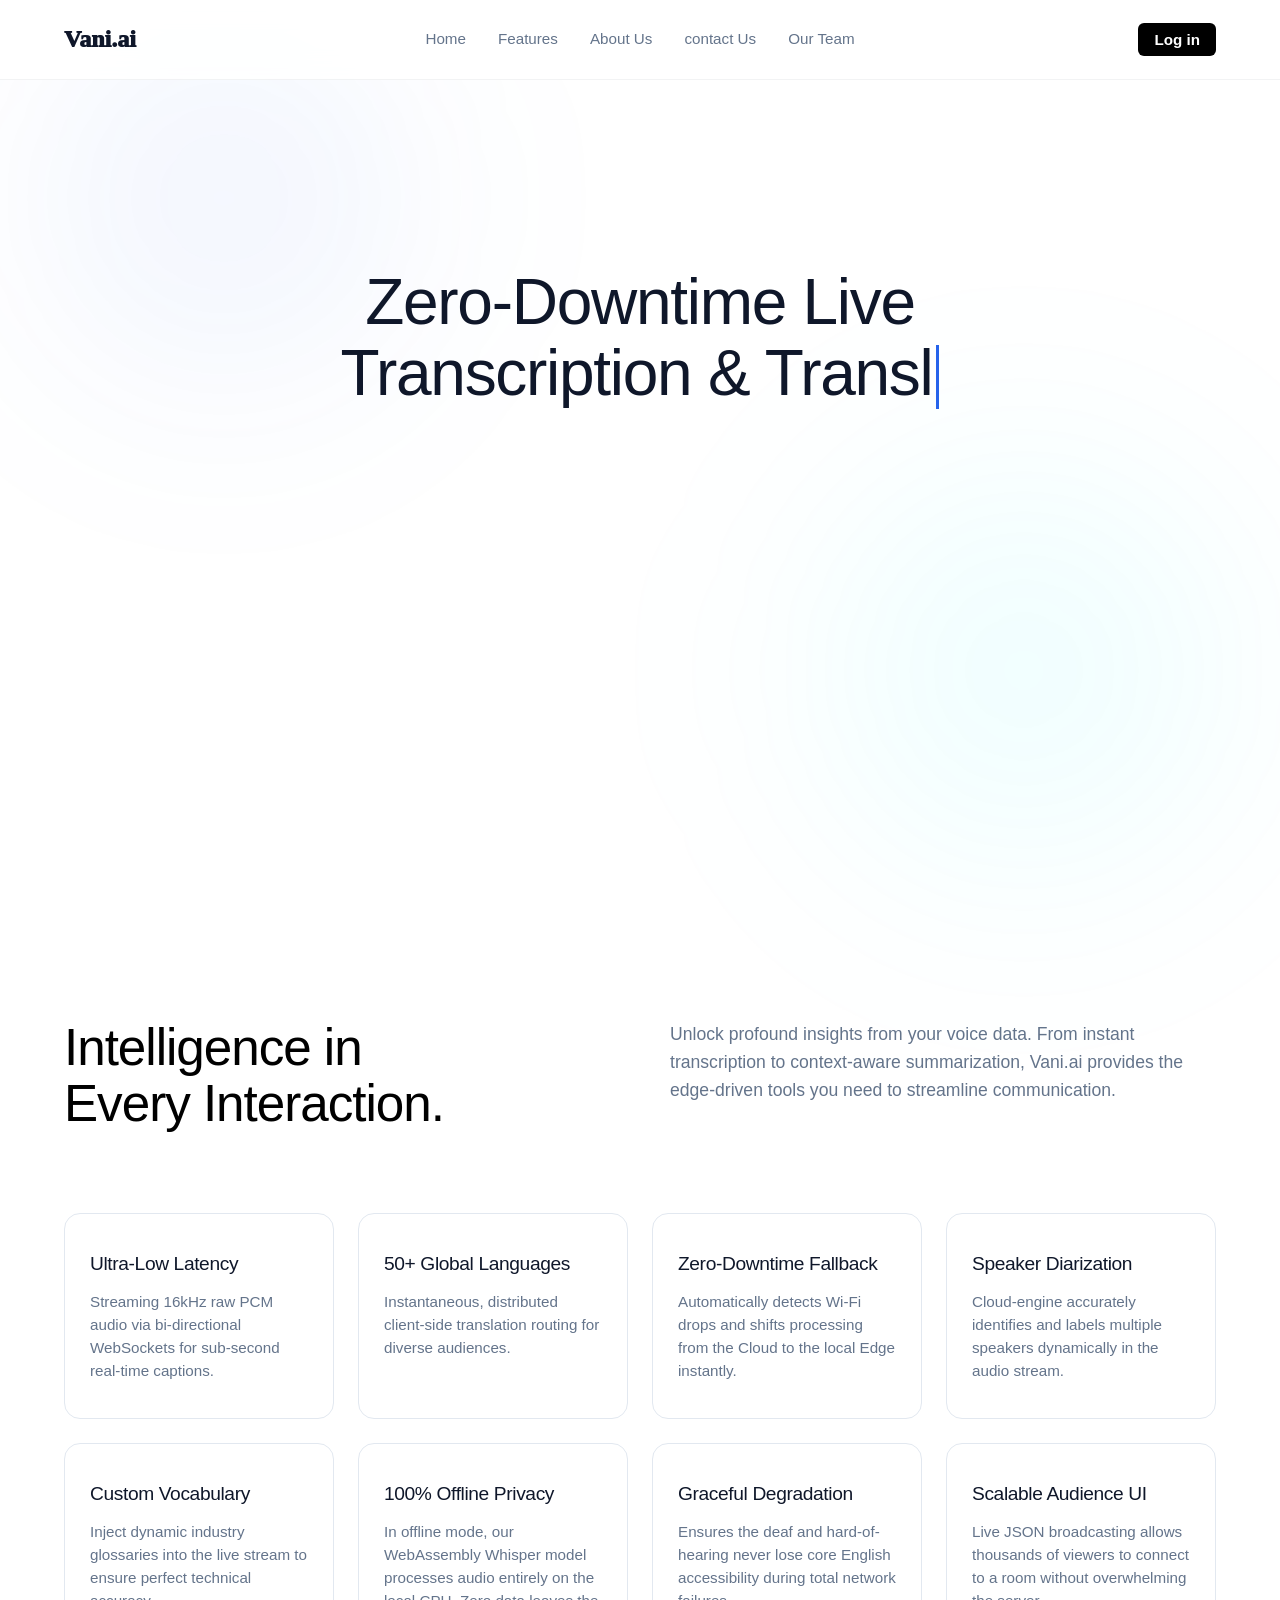
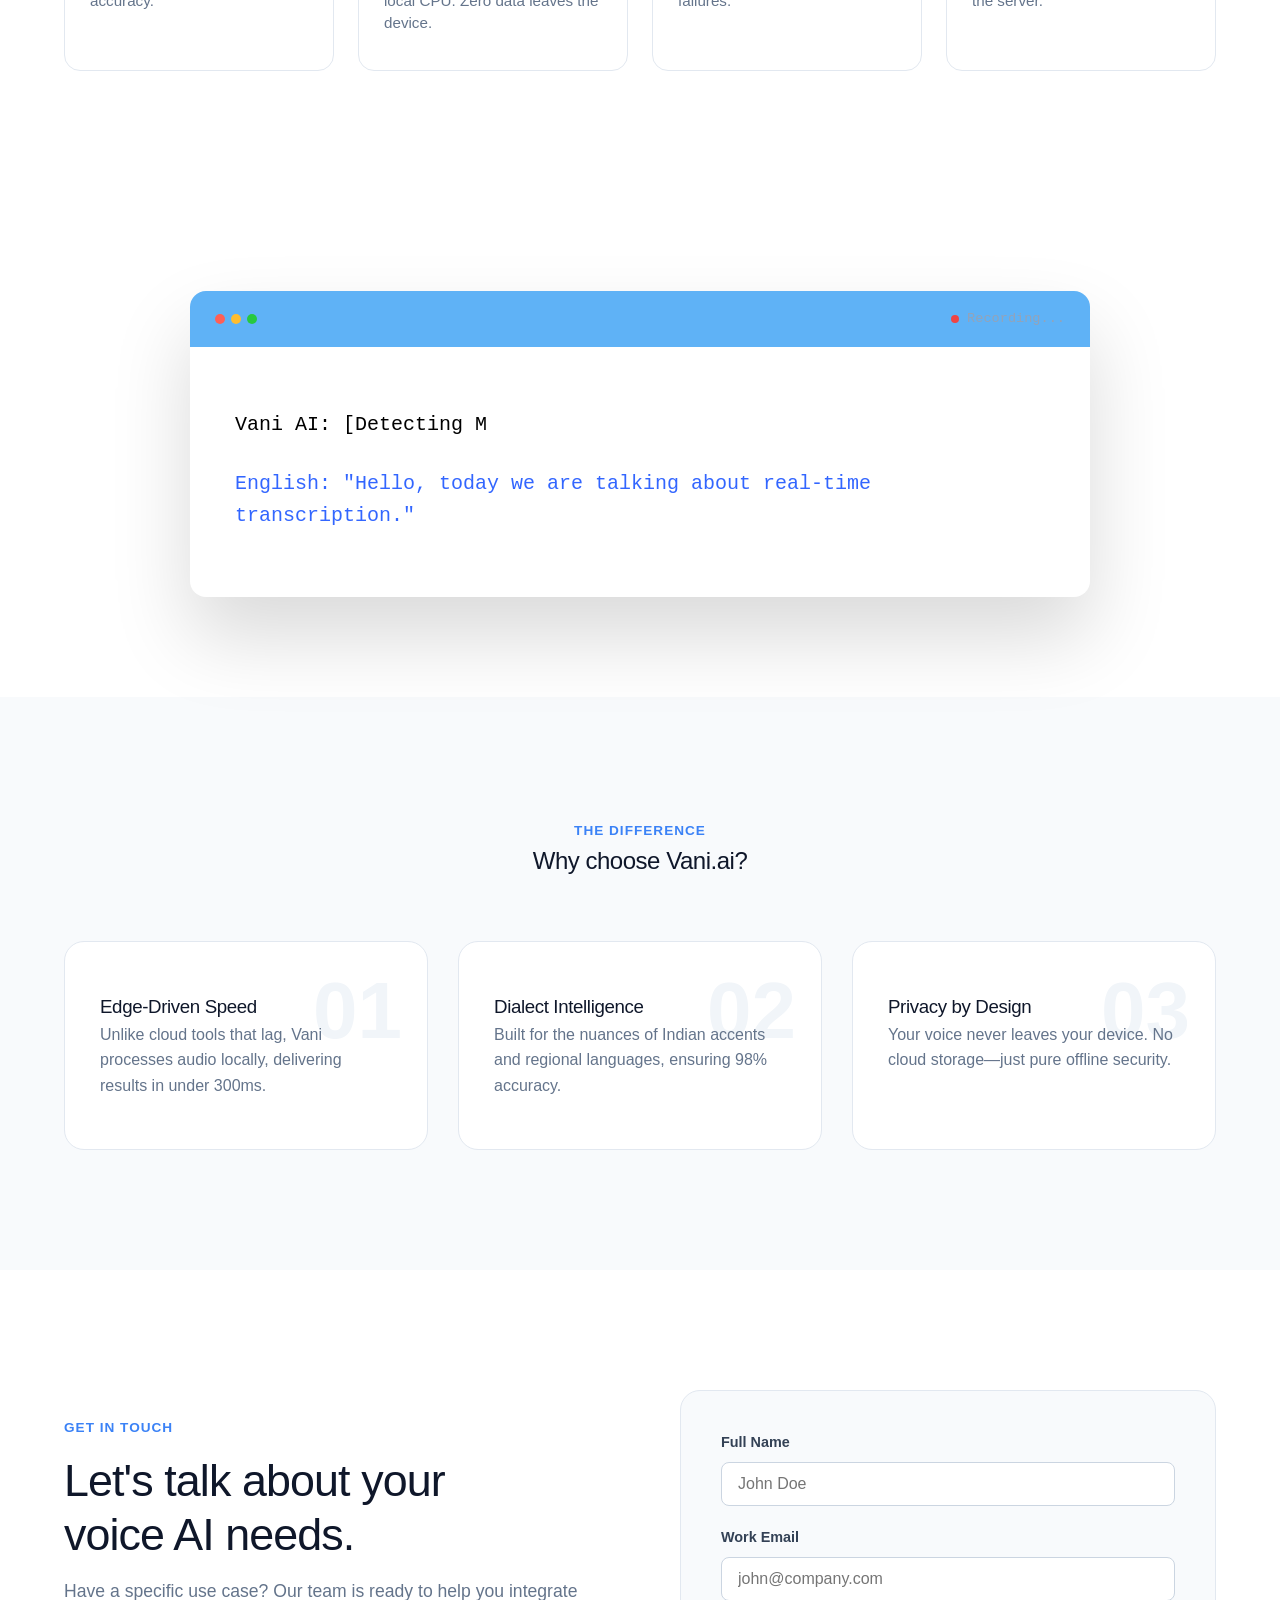
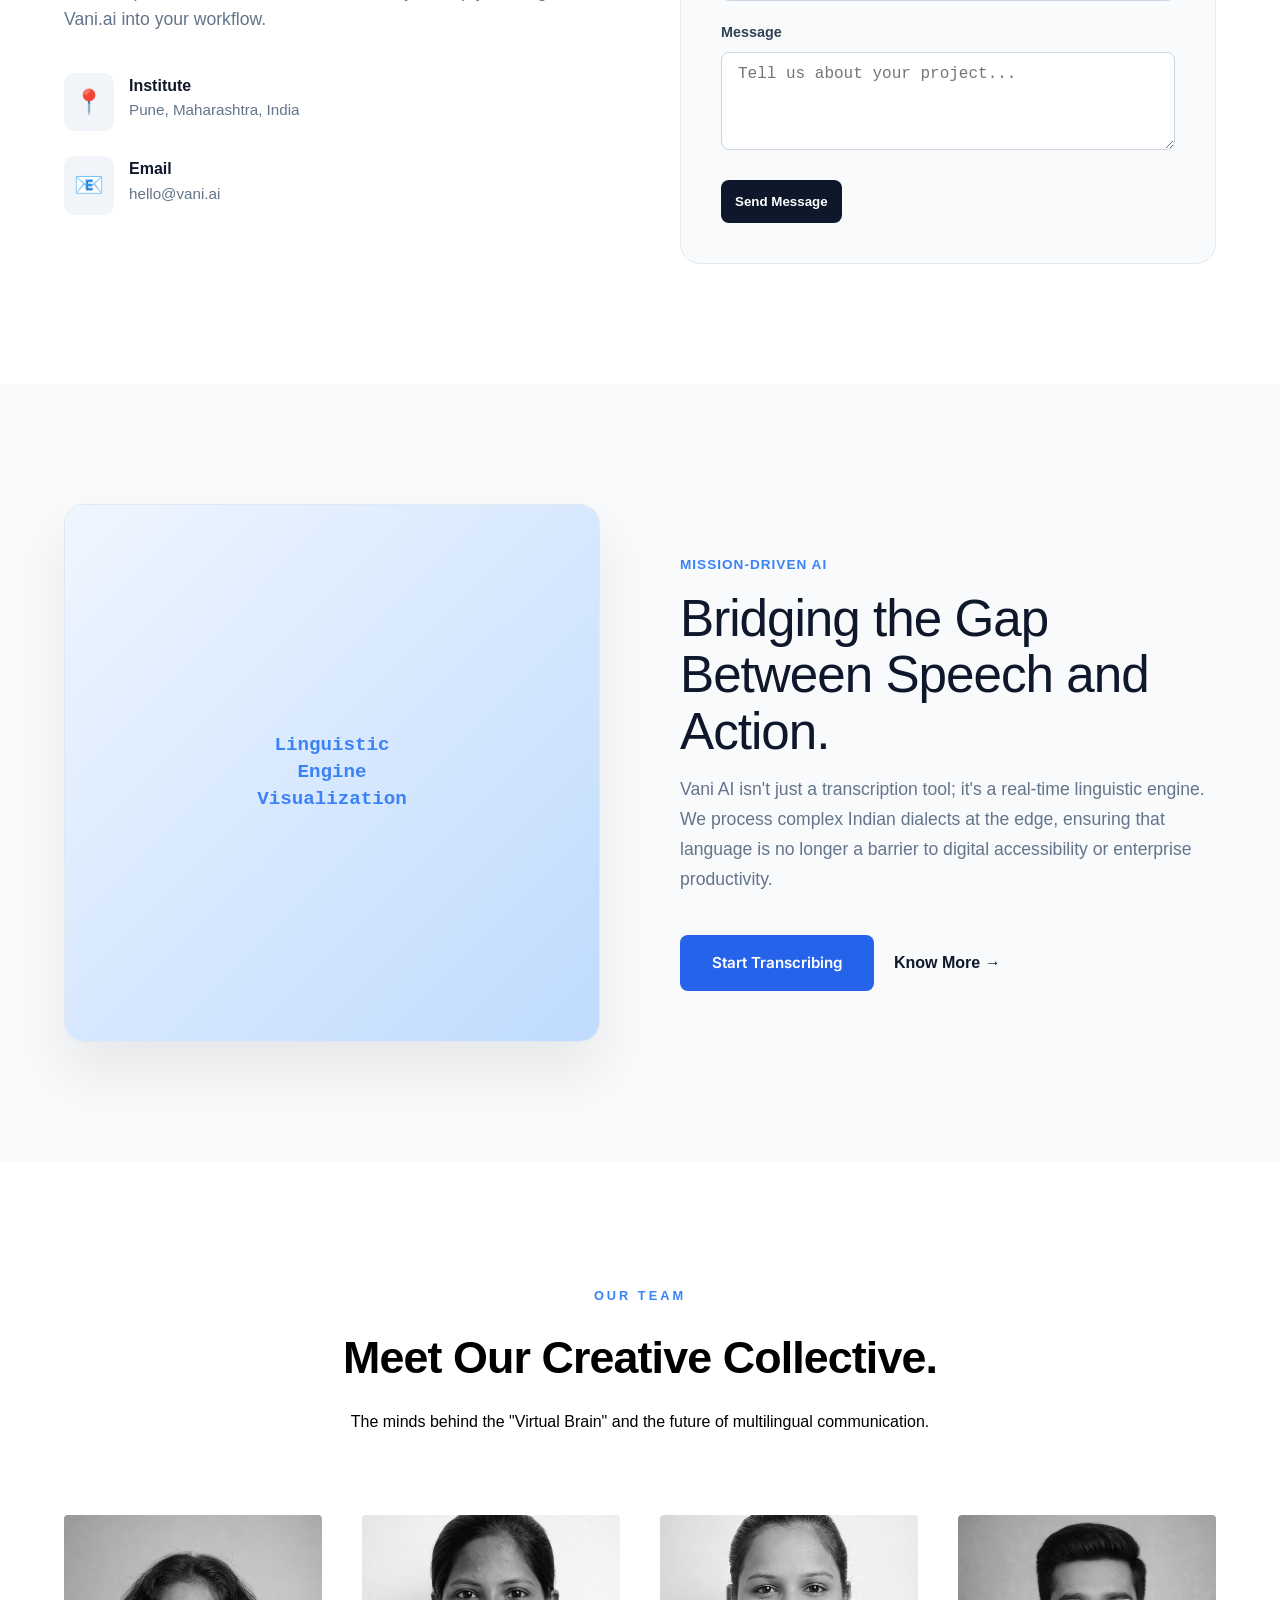
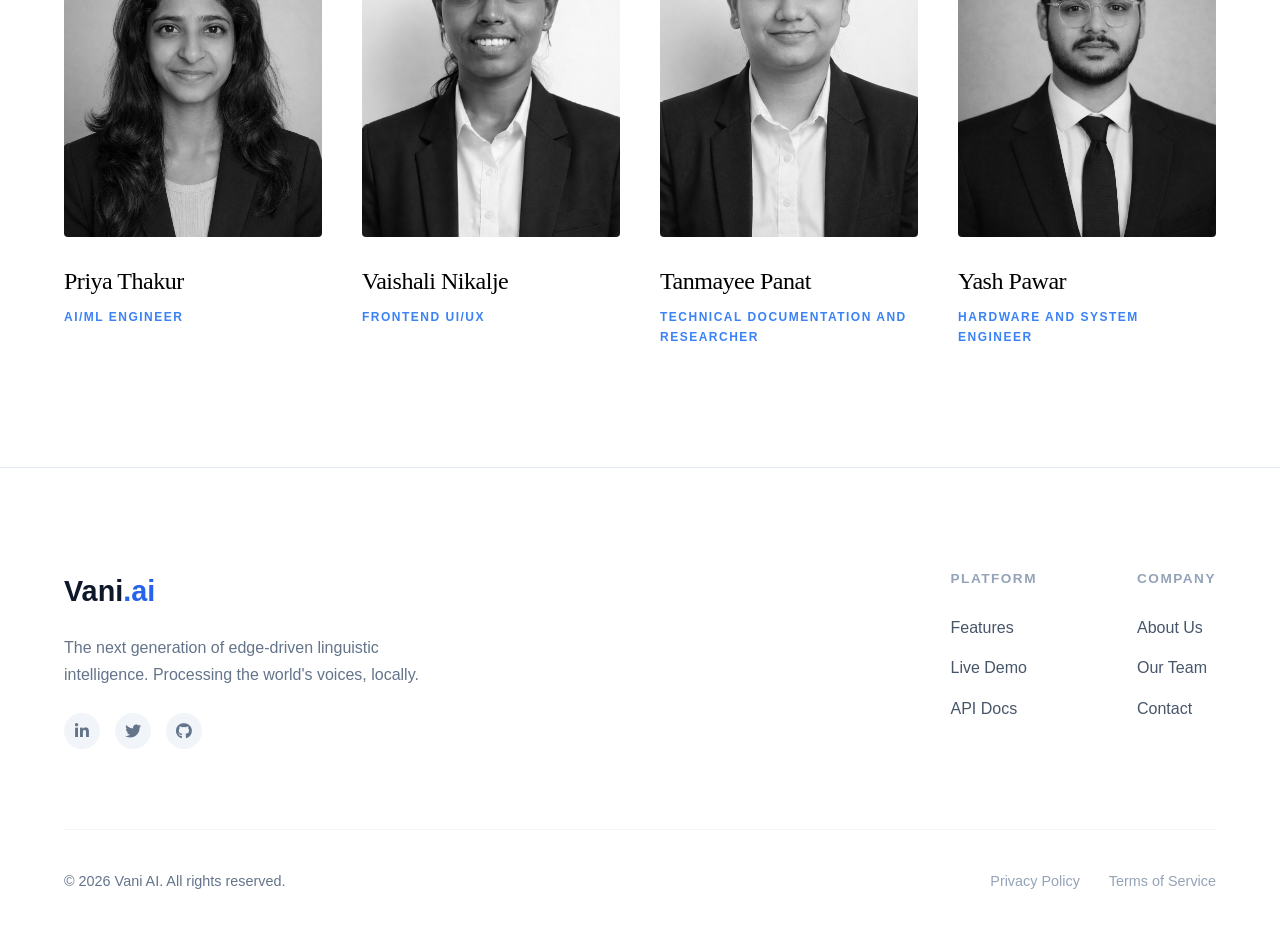
==== static/index.html @ 81f0a5f8 "Add files via upload" ====
<!DOCTYPE html>
<html lang="en">
<head>
    <meta charset="UTF-8">
    <meta name="viewport" content="width=device-width, initial-scale=1.0">
    <title>Vani.ai</title>
    <link rel="stylesheet" href="/static/css/global.css">
    <link rel="stylesheet" href="/static/css/layout.css">
    <link rel="stylesheet" href="/static/css/effects.css">
    <link href="https://fonts.googleapis.com/css2?family=Inter:wght@300;400;500;600;700;800&display=swap" rel="stylesheet">
    <link rel="stylesheet" href="https://cdnjs.cloudflare.com/ajax/libs/font-awesome/6.0.0/css/all.min.css">
</head>
<body>

    <header class="navbar">
        <div class="logo">Vani.ai</div>
        
        <nav class="nav-links">
            <a href="index.html">Home</a>
            <a href="#features-section">Features</a>
            <a href="#about-section">About Us</a>
            <a href="#contact-section">contact Us</a>
           <a href="#team-section">Our Team</a>
        </nav>

        <div class="nav-actions">
            <a href="login.html" class="login-btn">Log in</a>
        </div>
    </header>

    <section class="hero">
        <div class="glow-bg"></div>
        <div class="swirl-overlay"></div>

        <div class="hero-content">
            <div class="badge">Next-Gen Multilingual Streaming & Edge AI</div>
            <h1>Zero-Downtime Live <br>Transcription & Translation</h1>
            <p>Break down language barriers instantly. Vani.ai uses low-latency WebSockets and a revolutionary Cloud-to-Edge fallback to ensure deaf and non-native attendees never lose accessibility, even if the Wi-Fi drops.</p>
            
            <div class="hero-buttons">
                <a href="presenter.html" class="cta-btn">Start Transcribing Now &rarr;</a>
                <a href="#about-section" class="btn-secondary">Know More</a>
            </div>
        </div>

        <div class="logo-bar">
            <span>FastAPI</span>
            <span>WebSockets</span>
            <span>Speechmatics ASR</span>
            <span>Transformers.js</span>
            <span>Hugging Face Whisper</span>
        </div>
    </section>
<section id="features-section" class="features reveal-on-scroll">
        
        <div class="features-top-area">
            <div class="features-header-row">
                <div class="features-slogan">
                    <h2>Intelligence in<br>Every Interaction.</h2>
                </div>
                <div class="features-para">
                    <p>Unlock profound insights from your voice data. From instant transcription to context-aware summarization, Vani.ai provides the edge-driven tools you need to streamline communication.</p>
                </div>
            </div>
            
        </div>

        <div class="features-card-grid">
            <div class="feature-detail-card">
                <h3>Ultra-Low Latency</h3>
                <p>Streaming 16kHz raw PCM audio via bi-directional WebSockets for sub-second real-time captions.</p>
            </div>
            <div class="feature-detail-card">
                <h3>50+ Global Languages</h3>
                <p>Instantaneous, distributed client-side translation routing for diverse audiences.</p>
            </div>
            <div class="feature-detail-card">
                <h3>Zero-Downtime Fallback</h3>
                <p>Automatically detects Wi-Fi drops and shifts processing from the Cloud to the local Edge instantly.</p>
            </div>
            <div class="feature-detail-card">
                <h3>Speaker Diarization</h3>
                <p>Cloud-engine accurately identifies and labels multiple speakers dynamically in the audio stream.</p>
            </div>
            <div class="feature-detail-card">
                <h3>Custom Vocabulary</h3>
                <p>Inject dynamic industry glossaries into the live stream to ensure perfect technical accuracy.</p>
            </div>
            <div class="feature-detail-card">
                <h3>100% Offline Privacy</h3>
                <p>In offline mode, our WebAssembly Whisper model processes audio entirely on the local CPU. Zero data leaves the device.</p>
            </div>
            <div class="feature-detail-card">
                <h3>Graceful Degradation</h3>
                <p>Ensures the deaf and hard-of-hearing never lose core English accessibility during total network failures.</p>
            </div>
            <div class="feature-detail-card">
                <h3>Scalable Audience UI</h3>
                <p>Live JSON broadcasting allows thousands of viewers to connect to a room without overwhelming the server.</p>
            </div>
        </div>
</section>



<section id="support-section" class="vp-live-preview">
    <div class="vp-terminal-container">
        <div class="vp-window-top">
            <div class="vp-controls"><span></span><span></span><span></span></div>
            <div class="vp-status-bar"><span class="vp-indicator"></span> Recording...</div>
        </div>
        <div class="vp-window-content">
            <p class="vp-text-primary">Vani AI: [Detecting Marathi Accent]... "नमस्कार, आज आपण रिअल-टाइम ट्रान्सक्रिप्शनबद्दल बोलत आहोत."</p>
            <p class="vp-text-secondary">English: "Hello, today we are talking about real-time transcription."</p>
        </div>
    </div>
</section>

<section class="wv-why-section">
    <div class="wv-container">
        <div class="wv-intro">
            <span class="wv-tag">THE DIFFERENCE</span>
            <h2>Why choose Vani.ai?</h2>
        </div>

        <div class="wv-card-grid">
            <div class="wv-feature-card">
                <div class="wv-card-num">01</div>
                <h3>Edge-Driven Speed</h3>
                <p>Unlike cloud tools that lag, Vani processes audio locally, delivering results in under 300ms.</p>
            </div>

            <div class="wv-feature-card">
                <div class="wv-card-num">02</div>
                <h3>Dialect Intelligence</h3>
                <p>Built for the nuances of Indian accents and regional languages, ensuring 98% accuracy.</p>
            </div>

            <div class="wv-feature-card">
                <div class="wv-card-num">03</div>
                <h3>Privacy by Design</h3>
                <p>Your voice never leaves your device. No cloud storage—just pure offline security.</p>
            </div>
        </div>
    </div>
</section>
<section id="contact-section" class="cu-contact-section">
    <div class="cu-container">
        <div class="cu-grid">
            
            <div class="cu-info-side">
                <span class="cu-tag">GET IN TOUCH</span>
                <h2>Let's talk about your <br>voice AI needs.</h2>
                <p>Have a specific use case? Our team is ready to help you integrate Vani.ai into your workflow.</p>
                
                <div class="cu-details">
                    <div class="cu-item">
                        <div class="cu-icon">📍</div>
                        <div>
                            <strong>Institute</strong>
                            <p>Pune, Maharashtra, India</p>
                        </div>
                    </div>
                    <div class="cu-item">
                        <div class="cu-icon">📧</div>
                        <div>
                            <strong>Email</strong>
                            <p>hello@vani.ai</p>
                        </div>
                    </div>
                </div>
            </div>

            <div class="cu-form-side">
                <form class="cu-form">
                    <div class="cu-form-group">
                        <label>Full Name</label>
                        <input type="text" placeholder="John Doe" required>
                    </div>
                    <div class="cu-form-group">
                        <label>Work Email</label>
                        <input type="email" placeholder="john@company.com" required>
                    </div>
                    <div class="cu-form-group">
                        <label>Message</label>
                        <textarea rows="4" placeholder="Tell us about your project..." required></textarea>
                    </div>
                    <button type="submit" class="cu-submit-btn">Send Message</button>
                </form>
            </div>

        </div>
    </div>
</section>
<section id="about-section" class="au-about-section">
    <div class="au-container">
        <div class="au-split-grid">
            
            <div class="au-image-side">
                <div class="au-image-wrapper">
                    <div class="au-image-placeholder">
                        <span>Linguistic<br>Engine<br>Visualization</span>
                    </div>
                </div>
            </div>

            <div class="au-content-side">
                <span class="au-tag">MISSION-DRIVEN AI</span>
                
                <h2 class="au-slogan">Bridging the Gap Between Speech and Action.</h2>
                
                <p class="au-para">Vani AI isn't just a transcription tool; it's a real-time linguistic engine. We process complex Indian dialects at the edge, ensuring that language is no longer a barrier to digital accessibility or enterprise productivity.</p>
                
                <div class="au-btn-group">
                    <a href="presenter.html" class="cta-btn au-primary-btn">Start Transcribing</a>
                    <a href="#features" class="au-secondary-btn">Know More →</a>
                </div>
            </div>

        </div>
    </div>
</section>
<section  id="team-section"  class="team-section">
    <div class="container">
        <div class="team-header">
            <span class="subtitle">Our Team</span>
            <h2>Meet Our Creative Collective.</h2>
            <p>The minds behind the "Virtual Brain" and the future of multilingual communication.</p>
        </div>

        <div class="team-grid">
            <div class="team-card">
                <div class="member-image">
                    <img src="/static/assets/Priya_Thakur.jpeg" alt="Team Member">
                    <div class="social-overlay">
                        <a href="#"><i class="fab fa-linkedin-in"></i></a>
                        <a href="#"><i class="fab fa-github"></i></a>
                        <a href="#"><i class="fab fa-twitter"></i></a>
                    </div>
                </div>
                <div class="member-info">
                    <h3>Priya Thakur</h3>
                    <p>AI/ML Engineer</p>
                </div>
            </div>

            <div class="team-card">
                <div class="member-image">
                    <img src="/static/assets/Vaishali_Nikalje.png" alt="Team Member">
                    <div class="social-overlay">
                        <a href="#"><i class="fab fa-linkedin-in"></i></a>
                        <a href="#"><i class="fab fa-github"></i></a>
                        <a href="#"><i class="fab fa-twitter"></i></a>
                    </div>
                </div>
                <div class="member-info">
                    <h3>Vaishali Nikalje</h3>
                    <p>Frontend UI/UX</p>
                </div>
            </div>

            <div class="team-card">
                <div class="member-image">
                    <img src="/static/assets/Tanmayee_Panat.png" alt="Team Member">
                    <div class="social-overlay">
                        <a href="#"><i class="fab fa-linkedin-in"></i></a>
                        <a href="#"><i class="fab fa-github"></i></a>
                        <a href="#"><i class="fab fa-twitter"></i></a>
                    </div>
                </div>
                <div class="member-info">
                    <h3>Tanmayee Panat</h3>
                    <p>Technical Documentation and Researcher</p>
                </div>
            </div>

            <div class="team-card">
                <div class="member-image">
                    <img src="/static/assets/Yash_Pawar.png" alt="Team Member">
                    <div class="social-overlay">
                        <a href="#"><i class="fab fa-linkedin-in"></i></a>
                        <a href="#"><i class="fab fa-github"></i></a>
                        <a href="#"><i class="fab fa-twitter"></i></a>
                    </div>
                </div>
                <div class="member-info">
                    <h3>Yash Pawar</h3>
                    <p>Hardware and System Engineer</p>
                </div>
            </div>
        </div>
    </div>
</section>
<footer class="ft-footer-white">
    <div class="ft-container">
        <div class="ft-top">
            <div class="ft-brand">
                <a href="#" class="ft-logo-dark">Vani<span>.ai</span></a>
                <p>The next generation of edge-driven linguistic intelligence. Processing the world's voices, locally.</p>
                <div class="ft-social-links">
                    <a href="#"><i class="fab fa-linkedin-in"></i></a>
                    <a href="#"><i class="fab fa-twitter"></i></a>
                    <a href="#"><i class="fab fa-github"></i></a>
                </div>
            </div>

            <div class="ft-nav">
                <div class="ft-nav-group">
                    <h4>Platform</h4>
                    <ul>
                        <li><a href="#features-section">Features</a></li>
                        <li><a href="presenter.html">Live Demo</a></li>
                        <li><a href="#">API Docs</a></li>
                    </ul>
                </div>
                <div class="ft-nav-group">
                    <h4>Company</h4>
                    <ul>
                        <li><a href="#about-section">About Us</a></li>
                        <li><a href="#team-section">Our Team</a></li>
                        <li><a href="#contact-section">Contact</a></li>
                    </ul>
                </div>
            </div>
        </div>

        <div class="ft-bottom">
            <p>&copy; 2026 Vani AI. All rights reserved.</p>
            <div class="ft-legal">
                <a href="#">Privacy Policy</a>
                <a href="#">Terms of Service</a>
            </div>
        </div>
    </div>
</footer>

    <script src="/static/js/animations.js"></script>
    <script src="/static/js/navigation.js"></script>
</body>
</html>
---- static/css/global.css ----
/* --- GLOBAL VARIABLES (Light Theme) --- */
:root {
    --bg-white: #ffffff;
    --text-main: #0f172a;
    /* Deep slate black */
    --text-muted: #64748b;
    /* Elegant gray */
    --accent-blue: #2563eb;
    /* Professional tech blue */
    --accent-hover: #1d4ed8;
    --border-light: rgba(15, 23, 42, 0.05);
}

* {
    margin: 0;
    padding: 0;
    box-sizing: border-box;
}

html {
    scroll-behavior: smooth;
}

body {
    font-family: Helvetica, sans-serif;
    background-color: var(--bg-white);
    color: var(--text-main);
    line-height: 1.6;
    overflow-x: hidden;
}

h1,
h2,
h3 {
    font-weight: 500;
    letter-spacing: -0.02em;
}

p {
    color: var(--text-muted);
}

a {
    text-decoration: none;
    color: inherit;
}

/* Fix for the button inside the anchor tag */
.hero-content a {
    display: inline-block;
}
---- static/css/layout.css ----
/* --- NAVBAR LAYOUT (Centered Links) --- */
.navbar {
    position: fixed;
    top: 0;
    width: 100%;
    height: 80px;
    display: grid;
    grid-template-columns: 1fr auto 1fr;
    align-items: center;
    padding: 0 5%;
    z-index: 1000;
}

.navbar .logo {
    font-family: 'Times New Roman', Times, serif;
    justify-self: start;
    font-size: 1.5rem;
    font-weight: 1000;
    color: var(--text-main);
}

.nav-links {
    justify-self: center;
    display: flex;
    gap: 32px;
}

.nav-actions {
    justify-self: end;
}

.nav-links a {
    font-size: 0.95rem;
    font-weight: 500;
    color: var(--text-muted);
    transition: color 0.3s ease;
}

.nav-links a:hover {
    color: var(--accent-blue);
}

/* --- HERO SECTION LAYOUT --- */
.hero {
    position: relative;
    min-height: 100vh;
    display: flex;
    flex-direction: column;
    align-items: center;
    justify-content: center;
    text-align: center;
    padding: 120px 20px 60px;
}

.hero-content {
    max-width: 800px;
    display: flex;
    flex-direction: column;
    align-items: center;
    z-index: 10;
}

.hero-buttons {
    display: flex;
    gap: 16px;
    justify-content: center;
    margin-bottom: 40px;
}

.logo-bar {
    display: flex;
    flex-wrap: wrap;
    justify-content: center;
    gap: 15px;
    margin-top: 60px;
    z-index: 10;
}






















/* ========================================= */
/* --- FEATURES SECTION GRID LAYOUT --- */
/* ========================================= */

.features {
    padding: 120px 5%;
    background-color: #ffffff;
    width: 100%;
}

.features-top-area {
    max-width: 1200px;
    margin: 0 auto 80px auto;
}

.features-header-row {
    display: flex;
    justify-content: space-between;
    align-items: flex-start;
    gap: 60px;
    margin-bottom: 40px;
}

.features-slogan { flex: 1; }
.features-slogan h2 {
    font-size: clamp(2.5rem, 4vw, 3.5rem);
    line-height: 1.1;
    color: #000000;
}

.features-para { flex: 1; }
.features-para p {
    font-size: 1.1rem;
    color: #64748b;
    line-height: 1.6;
}

.features-btn-wrapper {
    display: flex;
    justify-content: center;
}

/* The Responsive Grid */
.features-card-grid {
    max-width: 1200px;
    margin: 0 auto;
    display: grid;
    /* Automatically switches from 4 to 2 to 1 column based on screen size */
    grid-template-columns: repeat(auto-fit, minmax(260px, 1fr)); 
    gap: 24px;
}

@media (max-width: 900px) {
    .features-header-row {
        flex-direction: column;
        gap: 30px;
    }
}























/* --- Live Preview Layout --- */
.vp-live-preview {
    padding: 100px 5%;
    display: flex;
    justify-content: center;
    background: #ffffff;
}

.vp-terminal-container {
    width: 100%;
    max-width: 900px;
    background: #ffffff;
    border-radius: 16px;
    overflow: hidden;
    box-shadow: 0 40px 80px rgba(0, 0, 0, 0.15);
}

/* --- Why Vani Layout --- */
.wv-why-section {
    padding: 120px 5%;
    background-color: #f8fafc;
}

.wv-container { max-width: 1200px; margin: 0 auto; }

.wv-intro { text-align: center; margin-bottom: 60px; }

.wv-card-grid {
    display: grid;
    grid-template-columns: repeat(auto-fit, minmax(320px, 1fr));
    gap: 30px;
}

@media (max-width: 768px) {
    .vp-window-content { padding: 30px 20px; }
    .wv-card-grid { grid-template-columns: 1fr; }
}











/* --- Contact Section Layout --- */
.cu-contact-section {
    padding: 120px 5%;
    background-color: #ffffff;
}

.cu-container {
    max-width: 1200px;
    margin: 0 auto;
}

.cu-grid {
    display: grid;
    grid-template-columns: 1fr 1fr;
    gap: 80px;
    align-items: center;
}

.cu-form-group {
    margin-bottom: 20px;
    display: flex;
    flex-direction: column;
    gap: 8px;
}

@media (max-width: 900px) {
    .cu-grid {
        grid-template-columns: 1fr;
        gap: 50px;
    }
}











/* --- About Us Section Layout --- */
.au-about-section {
    padding: 120px 5%;
    background-color: #f8fafc; /* A very soft gray to differentiate from Features */
    width: 100%;
}

.au-container {
    max-width: 1200px;
    margin: 0 auto;
    width: 100%;
}

.au-split-grid {
    display: grid;
    grid-template-columns: 1fr 1fr; /* 2 Equal Columns */
    gap: 80px;
    align-items: center; /* Vertically center both sides */
}

/* Right Side: Content spacing */
.au-content-side {
    display: flex;
    flex-direction: column;
    align-items: flex-start;
}

/* Mobile Responsiveness */
@media (max-width: 992px) {
    .au-split-grid {
        grid-template-columns: 1fr; /* Stacks to 1 column on smaller screens */
        gap: 50px;
        text-align: center;
    }
    
    .au-content-side {
        align-items: center; /* Center-align content on mobile */
    }
}











/* --- Team Section Base Layout --- */
.team-section {
    background-color:white; /* Pure black background */
    padding: 120px 5%;
    color:black;
}

.container {
    max-width: 1200px;
    margin: 0 auto;
}

.team-header {
    text-align: center;
    margin-bottom: 80px;
}

.team-grid {
    display: grid;
    /* Grid stretches to 4 columns, but stays readable on small screens */
    grid-template-columns: repeat(auto-fit, minmax(220px, 1fr));
    gap: 40px;
}

.team-card {
    display: flex;
    flex-direction: column;
}

.member-image {
    position: relative;
    width: 100%;
    aspect-ratio: 1 / 1.25; /* Taller portrait ratio from your ref */
    overflow: hidden;
    border-radius: 4px; /* Slight rounding as seen in images */
}

.member-image img {
    width: 100%;
    height: 100%;
    object-fit: cover;
}

.member-info {
    padding-top: 25px;
    text-align: left; /* Alignment from the 2nd screenshot */
}

/* --- White Footer Layout --- */
.ft-footer-white {
    background-color: #ffffff; /* Pure White */
    padding: 100px 5% 40px;
    color: #1e293b;
    border-top: 1px solid #e2e8f0;
}

.ft-container {
    max-width: 1200px;
    margin: 0 auto;
}

.ft-top {
    display: flex;
    justify-content: space-between;
    gap: 60px;
    margin-bottom: 80px;
}

.ft-brand { flex: 1.5; max-width: 380px; }

.ft-nav { 
    flex: 2; 
    display: flex; 
    justify-content: flex-end; 
    gap: 100px; 
}

.ft-nav-group h4 {
    font-size: 0.85rem;
    text-transform: uppercase;
    letter-spacing: 1.5px;
    color: #94a3b8; /* Muted label color */
    margin-bottom: 25px;
}

.ft-nav-group ul { list-style: none; padding: 0; }
.ft-nav-group li { margin-bottom: 15px; }

.ft-bottom {
    display: flex;
    justify-content: space-between;
    align-items: center;
    padding-top: 40px;
    border-top: 1px solid #f1f5f9;
    font-size: 0.9rem;
    color: #94a3b8;
}

@media (max-width: 850px) {
    .ft-top { flex-direction: column; gap: 50px; }
    .ft-nav { justify-content: flex-start; gap: 60px; }
    .ft-bottom { flex-direction: column; gap: 20px; text-align: center; }
}
















/* ========================================= */
/* --- PRESENTER PAGE LAYOUT --- */
/* ========================================= */
body.pres-body { margin: 0; height: 100vh; overflow: hidden; }
.pres-wrapper { display: flex; height: 100vh; }

/* --- Sidebar --- */
.pres-sidebar { width: 260px; padding: 30px 20px; display: flex; flex-direction: column; gap: 40px; }
.sidebar-nav { display: flex; flex-direction: column; gap: 10px; }
.nav-item { padding: 12px 15px; display: flex; align-items: center; gap: 12px; }

/* --- Main Workspace --- */
.pres-main { flex: 1; padding: 40px; display: flex; flex-direction: column; gap: 20px; }

/* Transcription Window */
.transcription-window { flex: 1; display: flex; flex-direction: column; overflow: hidden; }
.window-controls { padding: 20px; display: flex; justify-content: space-between; align-items: center; }
.control-group { display: flex; gap: 15px; }

.lang-dropdown { padding: 10px 15px; }
.btn-start, .btn-stop, .btn-outline { padding: 10px 20px; display: flex; align-items: center; gap: 8px; }

/* Canvas */
.transcript-canvas { flex: 1; padding: 40px; overflow-y: auto; }
.transcript-entry { margin-bottom: 15px; display: flex; gap: 15px; }

/* --- Bottom Actions --- */
.bottom-actions { display: flex; justify-content: space-between; align-items: center; padding: 0 10px; }
.action-buttons { display: flex; gap: 15px; }

/* Toggle Switch Layout */
.toggle-container { display: flex; align-items: center; gap: 12px; }
.switch { position: relative; display: inline-block; width: 50px; height: 26px; }
.switch input { opacity: 0; width: 0; height: 0; }
.slider { position: absolute; top: 0; left: 0; right: 0; bottom: 0; }
.slider:before { position: absolute; content: ""; height: 18px; width: 18px; left: 4px; bottom: 4px; }











/* ========================================= */
/* --- AUDIENCE PAGE LAYOUT --- */
/* ========================================= */
body.aud-body { margin: 0; height: 100vh; overflow: hidden; }
.aud-wrapper { display: flex; height: 100vh; }

/* Sidebar */
.aud-sidebar { width: 70px; display: flex; flex-direction: column; align-items: center; padding-top: 30px; gap: 25px; }

/* Main Area */
.aud-main { flex: 1; display: flex; flex-direction: column; position: relative; }
.aud-header { padding: 20px 40px; display: flex; justify-content: space-between; align-items: center; }

/* Connection Panel (The Box in your sketch) */
.connection-panel { margin: 0 40px 20px 40px; padding: 20px; display: flex; flex-direction: column; gap: 15px; }
.input-row { display: flex; gap: 15px; align-items: center; }
.link-input { flex: 1; /* Makes the link bar stretch wide */ }

/* Canvas Area */
.aud-canvas-container { flex: 1; margin: 0 40px 40px 40px; display: flex; flex-direction: column; overflow: hidden; }
.aud-canvas { flex: 1; padding: 40px; overflow-y: auto; display: flex; flex-direction: column; gap: 15px; }

/* Bot Circle */
.fab-bot { position: absolute; bottom: 40px; right: 40px; width: 60px; height: 60px; display: flex; justify-content: center; align-items: center; z-index: 100; }
---- static/css/effects.css ----
/* --- FROSTED NAVBAR --- */
.navbar {
    background: rgba(255, 255, 255, 0.85);
    backdrop-filter: blur(12px);
    -webkit-backdrop-filter: blur(12px);
    border-bottom: 1px solid var(--border-light);
}

/* --- BACKGROUND ORBS --- */
.glow-bg,
.swirl-overlay {
    position: absolute;
    border-radius: 50%;
    filter: blur(90px);
    z-index: 0;
    pointer-events: none;
}

.glow-bg {
    top: -10%;
    left: -5%;
    width: 45vw;
    height: 45vw;
    background: radial-gradient(circle, rgba(37, 99, 235, 0.08) 0%, transparent 70%);
    animation: drift 18s ease-in-out infinite alternate;
}

.swirl-overlay {
    bottom: -10%;
    right: -5%;
    width: 50vw;
    height: 50vw;
    background: radial-gradient(circle, rgba(0, 242, 254, 0.08) 0%, transparent 70%);
    animation: drift 22s ease-in-out infinite alternate-reverse;
}

/* --- ELEMENT STYLING --- */
.badge {
    background-color: #eff6ff;
    color: var(--accent-blue);
    padding: 6px 16px;
    border-radius: 50px;
    font-size: 0.85rem;
    font-weight: 600;
    margin-bottom: 24px;
}

.hero-content h1 {
    font-size: clamp(2.5rem, 5vw, 4.5rem);
    margin-bottom: 24px;
    line-height: 1.1;
}

.hero-content p {
    font-size: 1.125rem;
    max-width: 650px;
    margin-bottom: 40px;
}

/* --- BUTTON STYLES --- */
.login-btn {
    background-color: black;
    font-weight: 600;
    font-size: 0.95rem;
    padding: 8px 16px;
    border-radius: 6px;
    transition: all 0.3s ease;
    color: white;
    ;
}

.login-btn:hover {
    background-color: #f1f5f9;
    color: var(--accent-blue);
}

.cta-btn {
    background-color: var(--accent-blue);
    color: #ffffff;
    border: none;
    padding: 10px 24px;
    /* Reduced padding */
    font-size: 0.95rem;
    /* Slightly smaller text */
    font-weight: 600;
    border-radius: 8px;
    cursor: pointer;
    transition: all 0.3s ease;
    font-family: 'Inter', sans-serif;
}

.cta-btn:hover {
    background-color: #1d4ed8;
    transform: translateY(-3px);
    box-shadow: 0 10px 25px rgba(37, 99, 235, 0.25);
}

.btn-secondary {
    background-color: transparent;
    border: 1px solid #cbd5e1;
    padding: 10px 24px;
    /* Matched exactly to the blue button */
    font-size: 0.95rem;
    /* Matched exactly to the blue button */
    font-weight: 600;
    border-radius: 8px;
    transition: all 0.3s ease;
    color: var(--text-main);
}

.btn-secondary:hover {
    background-color: #f8fafc;
    transform: translateY(-3px);
}

/* --- TECH LOGOS --- */
.logo-bar span {
    background: #ffffff;
    border: 1px solid var(--border-light);
    padding: 10px 20px;
    border-radius: 100px;
    color: var(--text-muted);
    font-size: 0.9rem;
    box-shadow: 0 4px 6px rgba(0, 0, 0, 0.02);
    transition: all 0.3s ease;
}

.logo-bar span:hover {
    color: var(--accent-blue);
    transform: translateY(-4px);
    box-shadow: 0 10px 15px rgba(37, 99, 235, 0.1);
}


/* ========================================= */
/* --- THE STAGGERED REVEAL ANIMATIONS --- */
/* ========================================= */

/* 1. Hide elements initially */
.hero-content .badge,
.hero-content p,
.hero-content .hero-buttons,
.logo-bar span {
    opacity: 0;
    transform: translateY(20px);
}

/* 2. The cursor for the typewriter */
.typing-cursor {
    display: inline-block;
    width: 3px;
    height: 1em;
    background-color: var(--accent-blue);
    vertical-align: text-bottom;
    margin-left: 4px;
    animation: blink 0.8s step-end infinite;
}

/* 3. The Trigger - Medium Timing */
.typing-done .hero-content .badge {
    animation: floatUp 0.8s cubic-bezier(0.16, 1, 0.3, 1) forwards 0.4s;
}

.typing-done .hero-content p {
    animation: floatUp 0.8s cubic-bezier(0.16, 1, 0.3, 1) forwards 0.55s;
}

.typing-done .hero-content .hero-buttons {
    animation: floatUp 0.8s cubic-bezier(0.16, 1, 0.3, 1) forwards 0.7s;
}

/* 4. Stagger the tech logos one by one */
.typing-done .logo-bar span:nth-child(1) {
    animation: floatUp 0.6s cubic-bezier(0.16, 1, 0.3, 1) forwards 0.9s;
}

.typing-done .logo-bar span:nth-child(2) {
    animation: floatUp 0.6s cubic-bezier(0.16, 1, 0.3, 1) forwards 1.0s;
}

.typing-done .logo-bar span:nth-child(3) {
    animation: floatUp 0.6s cubic-bezier(0.16, 1, 0.3, 1) forwards 1.1s;
}

.typing-done .logo-bar span:nth-child(4) {
    animation: floatUp 0.6s cubic-bezier(0.16, 1, 0.3, 1) forwards 1.2s;
}

.typing-done .logo-bar span:nth-child(5) {
    animation: floatUp 0.6s cubic-bezier(0.16, 1, 0.3, 1) forwards 1.3s;
}

/* --- KEYFRAMES --- */
@keyframes blink {

    0%,
    100% {
        opacity: 1;
    }

    50% {
        opacity: 0;
    }
}

@keyframes floatUp {
    to {
        opacity: 1;
        transform: translateY(0);
    }
}

@keyframes drift {
    100% {
        transform: translate(40px, 30px) scale(1.05);
    }
}














/* ========================================= */
/* --- FEATURES CARDS & ANIMATIONS --- */
/* ========================================= */

.feature-detail-card {
    background: #ffffff;
    border: 1px solid #e2e8f0;
    border-radius: 16px;
    padding: 35px 25px;
    transition: all 0.4s cubic-bezier(0.165, 0.84, 0.44, 1);
    opacity: 0;
    /* Hidden initially */
    transform: translateY(30px);
}

/* Hover Effect */
.feature-detail-card:hover {
    transform: translateY(-8px) !important;
    border-color: #3b82f6;
    /* Vani Blue */
    box-shadow: 0 20px 40px rgba(59, 130, 246, 0.08);
}

.feature-detail-card h3 {
    font-size: 1.2rem;
    color: #0f172a;
    margin-bottom: 12px;
}

.feature-detail-card p {
    font-size: 0.95rem;
    color: #64748b;
    line-height: 1.5;
}

/* Animation Reveal Logic */
.features.is-visible .feature-detail-card {
    opacity: 1;
    transform: translateY(0);
}

/* Staggered load for the cards */
.is-visible .feature-detail-card:nth-child(1) {
    transition-delay: 0.1s;
}

.is-visible .feature-detail-card:nth-child(2) {
    transition-delay: 0.2s;
}

.is-visible .feature-detail-card:nth-child(3) {
    transition-delay: 0.3s;
}

.is-visible .feature-detail-card:nth-child(4) {
    transition-delay: 0.4s;
}

.is-visible .feature-detail-card:nth-child(5) {
    transition-delay: 0.5s;
}

.is-visible .feature-detail-card:nth-child(6) {
    transition-delay: 0.6s;
}

.is-visible .feature-detail-card:nth-child(7) {
    transition-delay: 0.7s;
}

.is-visible .feature-detail-card:nth-child(8) {
    transition-delay: 0.8s;
}

































/* --- Terminal Effects --- */
.vp-window-top {
    background: #5fb2f6;
    padding: 15px 25px;
    display: flex;
    justify-content: space-between;
}

.vp-controls span {
    display: inline-block;
    width: 10px;
    height: 10px;
    border-radius: 50%;
    margin-right: 6px;
}

.vp-controls span:nth-child(1) {
    background: #ff5f56;
}

.vp-controls span:nth-child(2) {
    background: #ffbd2e;
}

.vp-controls span:nth-child(3) {
    background: #27c93f;
}

.vp-status-bar {
    color: #94a3b8;
    font-family: monospace;
    font-size: 0.85rem;
    display: flex;
    align-items: center;
    gap: 8px;
}

.vp-indicator {
    width: 8px;
    height: 8px;
    background: #ef4444;
    border-radius: 50%;
    animation: vp-pulse 1.5s infinite;
}

@keyframes vp-pulse {

    0%,
    100% {
        opacity: 1;
    }

    50% {
        opacity: 0.3;
    }
}

.vp-window-content {
    padding: 60px 45px;
    font-family: 'Courier New', monospace;
    min-height: 250px;
}

.vp-text-primary {
    color: #000000;
    font-size: 1.25rem;
    line-height: 1.8;
    margin-bottom: 25px;
}

.vp-text-secondary {
    color: #0040ff;
    font-size: 1.25rem;
    opacity: 0.8;
}

/* --- Why Vani Hover Effects --- */
.wv-tag {
    color: #3b82f6;
    font-weight: 700;
    letter-spacing: 1px;
    font-size: 0.85rem;
}

.wv-feature-card {
    background: #fff;
    padding: 50px 35px;
    border-radius: 20px;
    border: 1px solid #e2e8f0;
    position: relative;
    transition: all 0.4s ease;
}

.wv-feature-card:hover {
    transform: translateY(-8px);
    border-color: #3b82f6;
    box-shadow: 0 20px 40px rgba(59, 130, 246, 0.08);
}

.wv-card-num {
    font-size: 5rem;
    font-weight: 900;
    color: #f1f5f9;
    position: absolute;
    top: 5px;
    right: 25px;
    z-index: 0;
}

.wv-feature-card h3,
.wv-feature-card p {
    position: relative;
    z-index: 1;
}













/* --- Contact Styling & Inputs --- */
.cu-tag {
    color: #3b82f6;
    font-weight: 700;
    font-size: 0.85rem;
    letter-spacing: 1px;
}

.cu-info-side h2 {
    font-size: 2.8rem;
    margin: 15px 0;
    color: #0f172a;
    line-height: 1.2;
}

.cu-info-side p {
    color: #64748b;
    font-size: 1.1rem;
    line-height: 1.6;
}

.cu-details {
    margin-top: 40px;
}

.cu-item {
    display: flex;
    gap: 15px;
    margin-bottom: 25px;
    align-items: flex-start;
}

.cu-icon {
    font-size: 1.5rem;
    background: #f1f5f9;
    padding: 10px;
    border-radius: 10px;
}

.cu-item strong {
    display: block;
    color: #0f172a;
}

.cu-item p {
    font-size: 0.95rem !important;
    margin: 0;
}

/* Form Fields */
.cu-form-side {
    background: #f8fafc;
    padding: 40px;
    border-radius: 20px;
    border: 1px solid #e2e8f0;
}

.cu-form label {
    font-size: 0.9rem;
    font-weight: 600;
    color: #334155;
}

.cu-form input,
.cu-form textarea {
    padding: 12px 16px;
    border: 1px solid #cbd5e1;
    border-radius: 8px;
    font-size: 1rem;
    transition: all 0.3s ease;
    outline: none;
}

.cu-form input:focus,
.cu-form textarea:focus {
    border-color: #3b82f6;
    box-shadow: 0 0 0 4px rgba(59, 130, 246, 0.1);
}

.cu-submit-btn {
    background: #0f172a;
    color: white;
    padding: 14px;
    border: none;
    border-radius: 8px;
    font-weight: 600;
    cursor: pointer;
    transition: background 0.3s ease;
    margin-top: 10px;
}

.cu-submit-btn:hover {
    background: #3b82f6;
}













/* --- About Us Styling & Effects --- */
.au-tag {
    color: #3b82f6;
    font-weight: 700;
    font-size: 0.85rem;
    letter-spacing: 1px;
    text-transform: uppercase;
}

.au-slogan {
    font-size: clamp(2.5rem, 4vw, 3.5rem);
    margin: 15px 0;
    color: #0f172a;
    line-height: 1.1;
    letter-spacing: -1px;
}

.au-para {
    color: #64748b;
    font-size: 1.1rem;
    line-height: 1.7;
    margin-bottom: 40px;
}

/* Button Group Styling */
.au-btn-group {
    display: flex;
    gap: 20px;
    align-items: center;
}

/* Primary Button (Starts Transcribing - Blue) */
.au-primary-btn {
    padding: 16px 32px;
}

/* Secondary Button (Know More - Simple Link style) */
.au-secondary-btn {
    color: #0f172a;
    font-weight: 600;
    font-size: 1rem;
    transition: color 0.3s ease, transform 0.3s ease;
    text-decoration: none;
}

.au-secondary-btn:hover {
    color: #3b82f6;
    /* Vani Blue */
    transform: translateX(3px);
    /* Gentle arrow shift */
}

/* --- The Image Side/Placeholder --- */
.au-image-wrapper {
    position: relative;
    width: 100%;
    padding-bottom: 100%;
    /* Makes it a perfect square */
    border-radius: 20px;
    overflow: hidden;
    box-shadow: 0 30px 60px rgba(0, 0, 0, 0.08);
    background: #ffffff;
    border: 1px solid #e2e8f0;
}

/* Replace this when you have an actual <img> tag */
.au-image-placeholder {
    position: absolute;
    top: 0;
    left: 0;
    width: 100%;
    height: 100%;
    display: flex;
    align-items: center;
    justify-content: center;
    background: linear-gradient(135deg, #eff6ff 0%, #bfdbfe 100%);
}

.au-image-placeholder span {
    text-align: center;
    font-size: 1.2rem;
    color: #3b82f6;
    font-weight: 600;
    line-height: 1.4;
    font-family: monospace;
}























/* --- Typography & Colors --- */
.subtitle {
    color: #3b82f6;
    /* Electric Blue */
    text-transform: uppercase;
    letter-spacing: 3px;
    font-size: 0.8rem;
    font-weight: 800;
}

.team-header h2 {
    font-size: 2.8rem;
    margin: 15px 0;
    font-weight: 600;
}

.team-header p {
    color: black;
    max-width: 600px;
    margin: 0 auto;
}

/* --- Image Grayscale Hover --- */
.member-image img {
    filter: grayscale(100%);
    transition: filter 0.6s cubic-bezier(0.4, 0, 0.2, 1), transform 0.6s ease;
}

.team-card:hover .member-image img {
    filter: grayscale(0%);
    transform: scale(1.05);
}

/* --- Social Overlay (The Blue Circles) --- */
.social-overlay {
    position: absolute;
    bottom: 20px;
    left: 20px;
    display: flex;
    gap: 12px;
    opacity: 0;
    transform: translateY(10px);
    transition: all 0.4s ease;
}

.team-card:hover .social-overlay {
    opacity: 1;
    transform: translateY(0);
}

.social-overlay a {
    width: 32px;
    height: 32px;
    background-color: #3b82f6;
    /* Matching the blue in your ref */
    color: black;
    border-radius: 50%;
    display: flex;
    align-items: center;
    justify-content: center;
    font-size: 0.8rem;
    text-decoration: none;
    transition: transform 0.2s ease;
}

.social-overlay a:hover {
    transform: scale(1.2);
}

/* --- Member Text Styling --- */
.member-info h3 {
    font-family: 'Playfair Display', serif;
    /* Or similar elegant serif */
    font-size: 1.5rem;
    margin-bottom: 8px;
    color: black;
}

.member-info p {
    color: #3b82f6;
    font-size: 0.75rem;
    font-weight: 700;
    letter-spacing: 1.5px;
    text-transform: uppercase;
}

/* --- White Footer Styling --- */
.ft-logo-dark {
    font-size: 1.8rem;
    font-weight: 800;
    color: #0f172a;
    /* Deep Charcoal */
    text-decoration: none;
}

.ft-logo-dark span {
    color: #2563eb;
}

/* Royal Blue */

.ft-brand p {
    color: #64748b;
    line-height: 1.7;
    margin-top: 20px;
}

.ft-social-links {
    display: flex;
    gap: 15px;
    margin-top: 25px;
}

.ft-social-links a {
    color: #64748b;
    background: #f1f5f9;
    width: 36px;
    height: 36px;
    display: flex;
    align-items: center;
    justify-content: center;
    border-radius: 50%;
    transition: all 0.3s ease;
}

.ft-social-links a:hover {
    color: #ffffff;
    background: #2563eb;
    transform: translateY(-3px);
}

.ft-nav-group a {
    color: #475569;
    text-decoration: none;
    font-weight: 500;
    transition: color 0.2s ease;
}

.ft-nav-group a:hover {
    color: #2563eb;
}

.ft-legal a {
    color: #94a3b8;
    text-decoration: none;
    margin-left: 25px;
    transition: color 0.2s ease;
}

.ft-legal a:hover {
    color: #0f172a;
}

















/* ========================================= */
/* --- PRESENTER PAGE EFFECTS & COLORS --- */
/* ========================================= */
body.pres-body { background: #f8fafc; color: #000; font-family: 'Inter', sans-serif; }

/* --- Sidebar Visuals --- */
.pres-sidebar { background: #ffffff; border-right: 1px solid #e2e8f0; }
.pres-logo { font-size: 1.6rem; font-weight: 800; padding-left: 10px; }
.pres-logo span { color: #3b82f6; }

.nav-item { text-decoration: none; color: #475569; font-weight: 500; border-radius: 8px; transition: 0.2s ease; }
.nav-item:hover, .nav-item.active { background: #eff6ff; color: #3b82f6; }

/* --- Window Visuals --- */
.transcription-window { background: #ffffff; border-radius: 12px; border: 1px solid #e2e8f0; box-shadow: 0 4px 6px rgba(0,0,0,0.02); }
.window-controls { border-bottom: 1px solid #e2e8f0; background: #fdfdfd; }

.lang-dropdown { border-radius: 8px; border: 1px solid #cbd5e1; font-family: inherit; font-weight: 500; background: #fff; outline: none; transition: border-color 0.3s; }
.lang-dropdown:focus { border-color: #3b82f6; }

/* Buttons */
.btn-start { background: #3b82f6; color: #fff; border: none; border-radius: 8px; font-weight: 600; cursor: pointer; transition: background 0.2s; }
.btn-start:hover { background: #2563eb; }

.btn-stop { background: #fff; color: #ef4444; border: 1px solid #ef4444; border-radius: 8px; font-weight: 600; cursor: pointer; transition: all 0.2s; }
.btn-stop:disabled { opacity: 0.5; border-color: #cbd5e1; color: #cbd5e1; cursor: not-allowed; }

.btn-outline { background: #fff; border: 1px solid #cbd5e1; border-radius: 8px; font-weight: 600; cursor: pointer; color: #475569; transition: background 0.2s; }
.btn-outline:hover { background: #f1f5f9; }

.status-badge { font-size: 0.85rem; font-weight: 700; color: #64748b; text-transform: uppercase; letter-spacing: 1px; }

/* Canvas Visuals */
.transcript-canvas { font-size: 1.4rem; line-height: 1.8; color: #0f172a; }
.hint-text { color: #94a3b8; font-style: italic; }
.transcript-entry { animation: fadeIn 0.3s ease; }
.bullet { color: #3b82f6; font-weight: bold; }

/* Toggle Switch Visuals */
.toggle-label { font-weight: 600; color: #475569; }
.slider { cursor: pointer; background-color: #cbd5e1; transition: .4s; }
.slider:before { background-color: white; transition: .4s; }
input:checked + .slider { background-color: #3b82f6; }
input:checked + .slider:before { transform: translateX(24px); }
.slider.round { border-radius: 34px; }
.slider.round:before { border-radius: 50%; }

@keyframes fadeIn { from { opacity: 0; transform: translateY(5px); } to { opacity: 1; transform: translateY(0); } }

















/* ========================================= */
/* --- AUDIENCE PAGE EFFECTS & COLORS --- */
/* ========================================= */
body.aud-body { background: #ffffff; color: #000000; font-family: 'Inter', sans-serif; }

/* Sidebar & Headers */
.aud-sidebar { border-right: 1px solid #e2e8f0; background: #fafafa; }
.sidebar-icon { font-size: 1.4rem; color: #cbd5e1; cursor: pointer; transition: 0.3s; }
.sidebar-icon.active, .sidebar-icon:hover { color: #3b82f6; }

.aud-logo { font-size: 1.6rem; font-weight: 900; }
.aud-logo span { color: #3b82f6; }
.status-offline { color: #94a3b8; font-weight: 700; font-size: 0.85rem; text-transform: uppercase; letter-spacing: 1px; }
.status-live { color: #3b82f6; font-weight: 700; font-size: 0.85rem; text-transform: uppercase; letter-spacing: 1px; animation: pulse 2s infinite; }

/* Inputs and Buttons */
.connection-panel { background: #ffffff; border: 1px solid #e2e8f0; border-radius: 12px; box-shadow: 0 2px 10px rgba(0,0,0,0.02); }
.aud-input, .aud-dropdown { padding: 12px 15px; border: 1px solid #cbd5e1; border-radius: 6px; font-family: inherit; font-size: 1rem; outline: none; transition: border 0.3s; }
.aud-input:focus, .aud-dropdown:focus { border-color: #3b82f6; }

.btn-blue { background: #3b82f6; color: #ffffff; border: none; padding: 12px 24px; border-radius: 6px; font-weight: 700; cursor: pointer; transition: 0.2s; white-space: nowrap; }
.btn-blue:hover { background: #2563eb; }
.btn-blue:disabled { background: #cbd5e1; cursor: not-allowed; }

.btn-black { background: #000000; color: #ffffff; border: none; padding: 12px 20px; border-radius: 6px; font-weight: 600; cursor: pointer; transition: 0.2s; white-space: nowrap; }
.btn-black:hover { background: #333333; }

/* Canvas */
.aud-canvas-container { background: #fafafa; border: 1px solid #e2e8f0; border-radius: 12px; }
.aud-canvas { font-size: 1.6rem; font-weight: 500; line-height: 1.6; color: #0f172a; }
.transcript-bubble { background: #ffffff; padding: 15px 25px; border-radius: 8px; border-left: 4px solid #3b82f6; animation: slideIn 0.3s ease; box-shadow: 0 2px 5px rgba(0,0,0,0.02); width: fit-content; max-width: 90%; }
.hint-text { color: #94a3b8; font-size: 1.2rem; text-align: center; margin-top: 50px; font-style: italic; }

/* Bot Circle */
.fab-bot { border-radius: 50%; background: #ffffff; color: #3b82f6; border: 2px solid #e2e8f0; font-size: 1.5rem; cursor: pointer; box-shadow: 0 10px 25px rgba(0,0,0,0.05); transition: all 0.3s cubic-bezier(0.175, 0.885, 0.32, 1.275); }
.fab-bot:hover { transform: translateY(-5px) scale(1.05); border-color: #3b82f6; box-shadow: 0 15px 30px rgba(59, 130, 246, 0.15); }

@keyframes slideIn { from { opacity: 0; transform: translateX(-10px); } to { opacity: 1; transform: translateX(0); } }
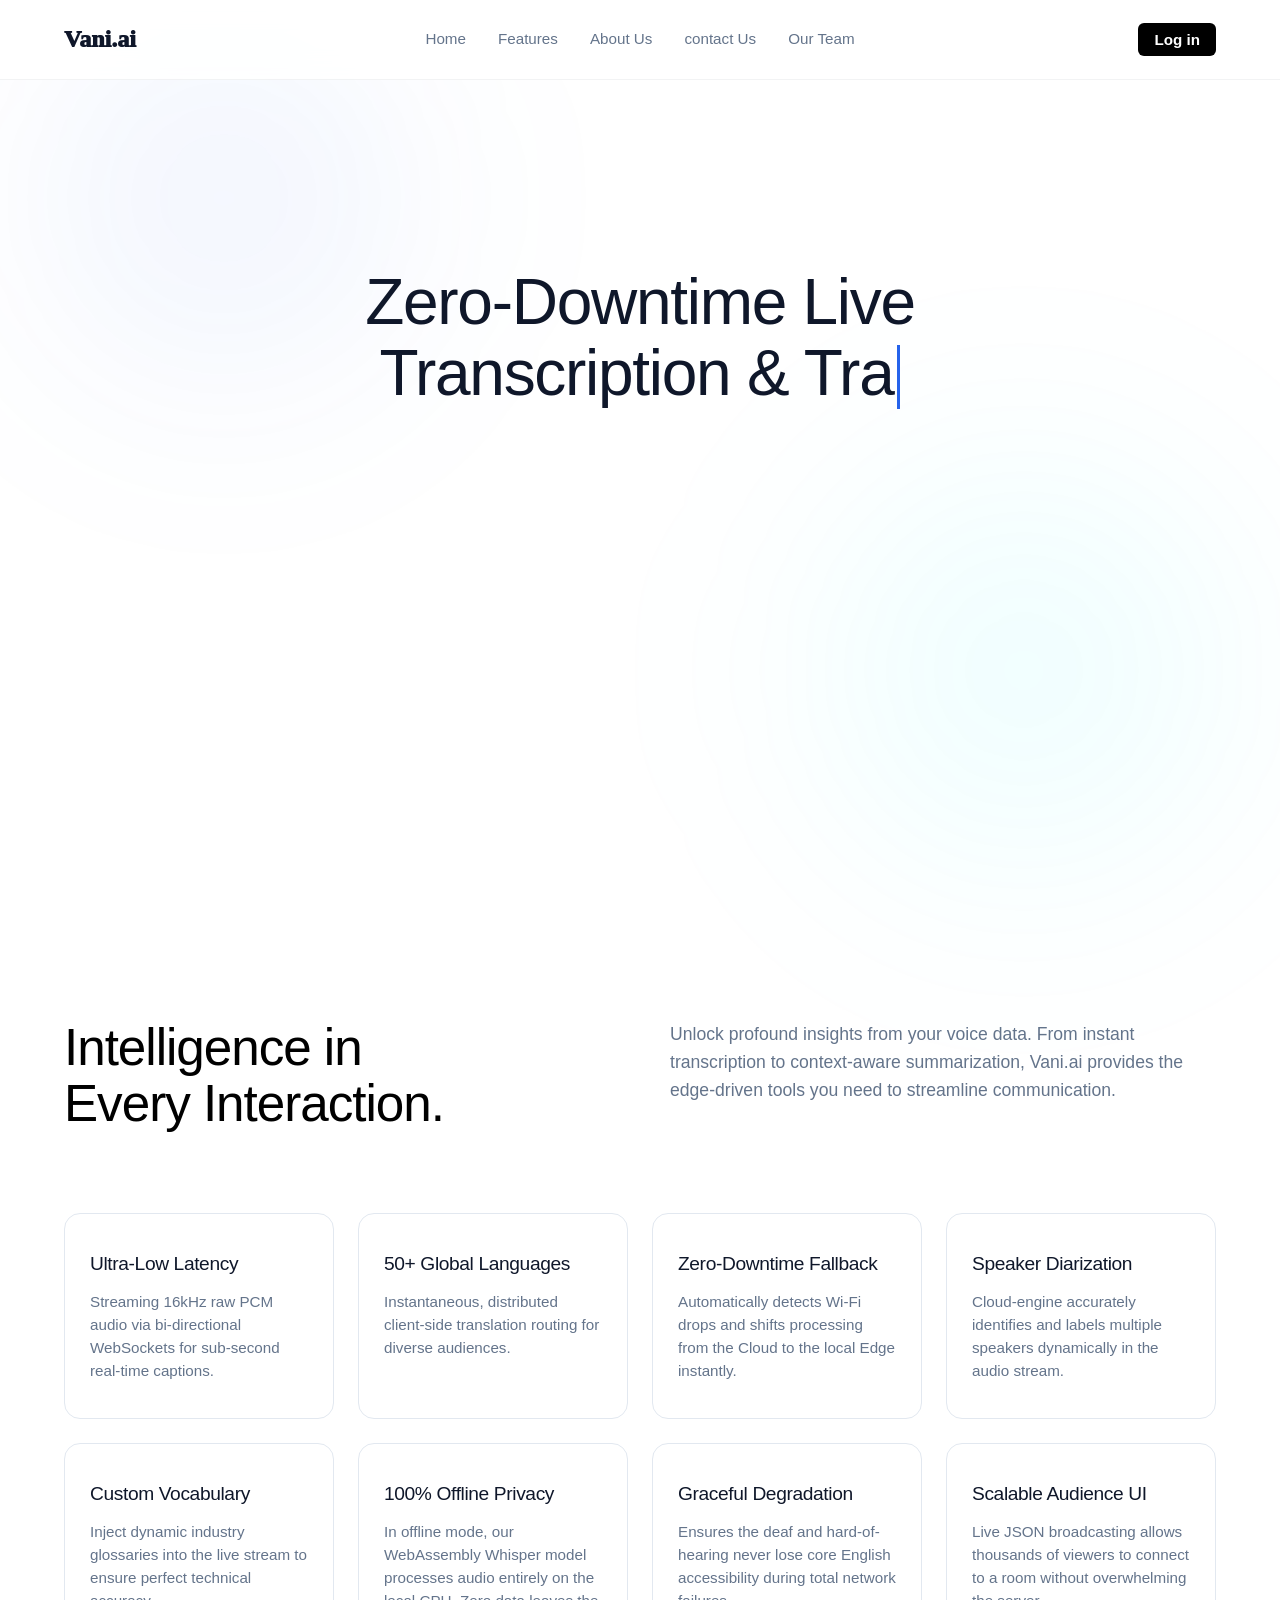
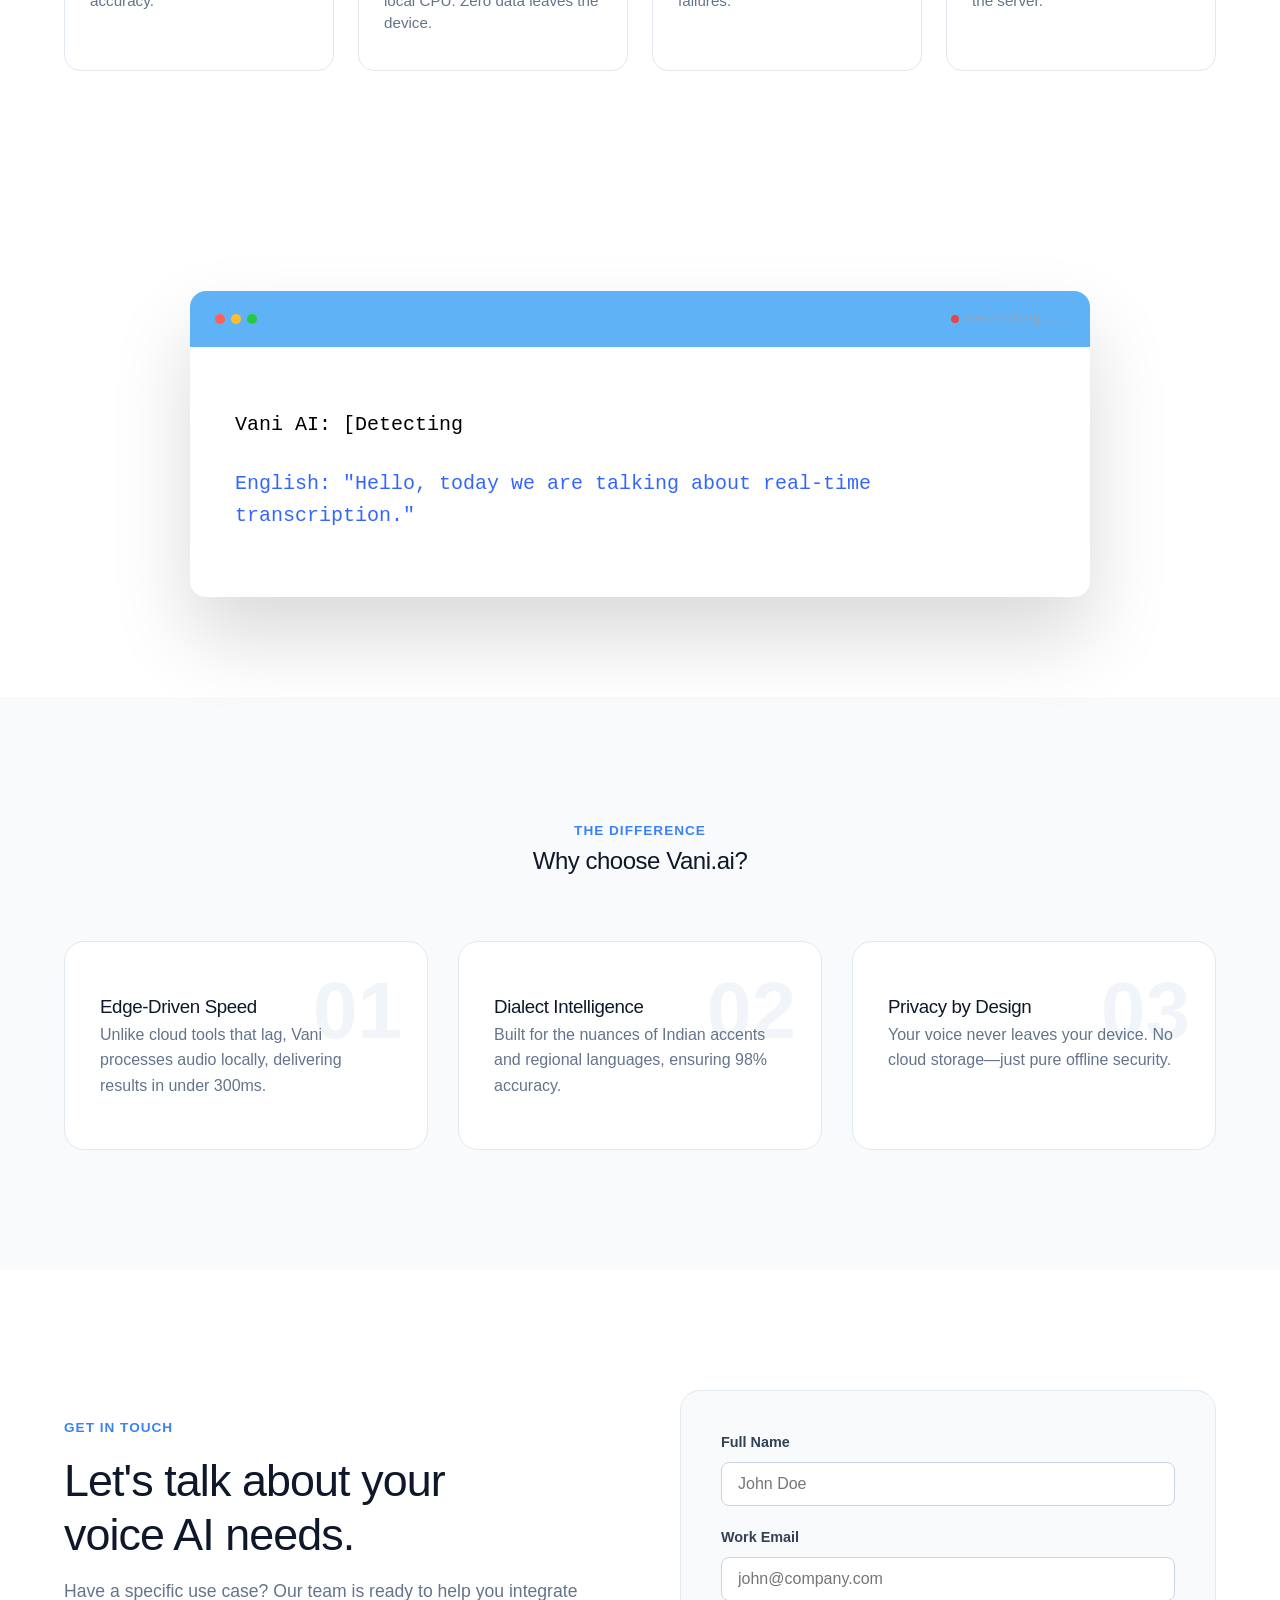
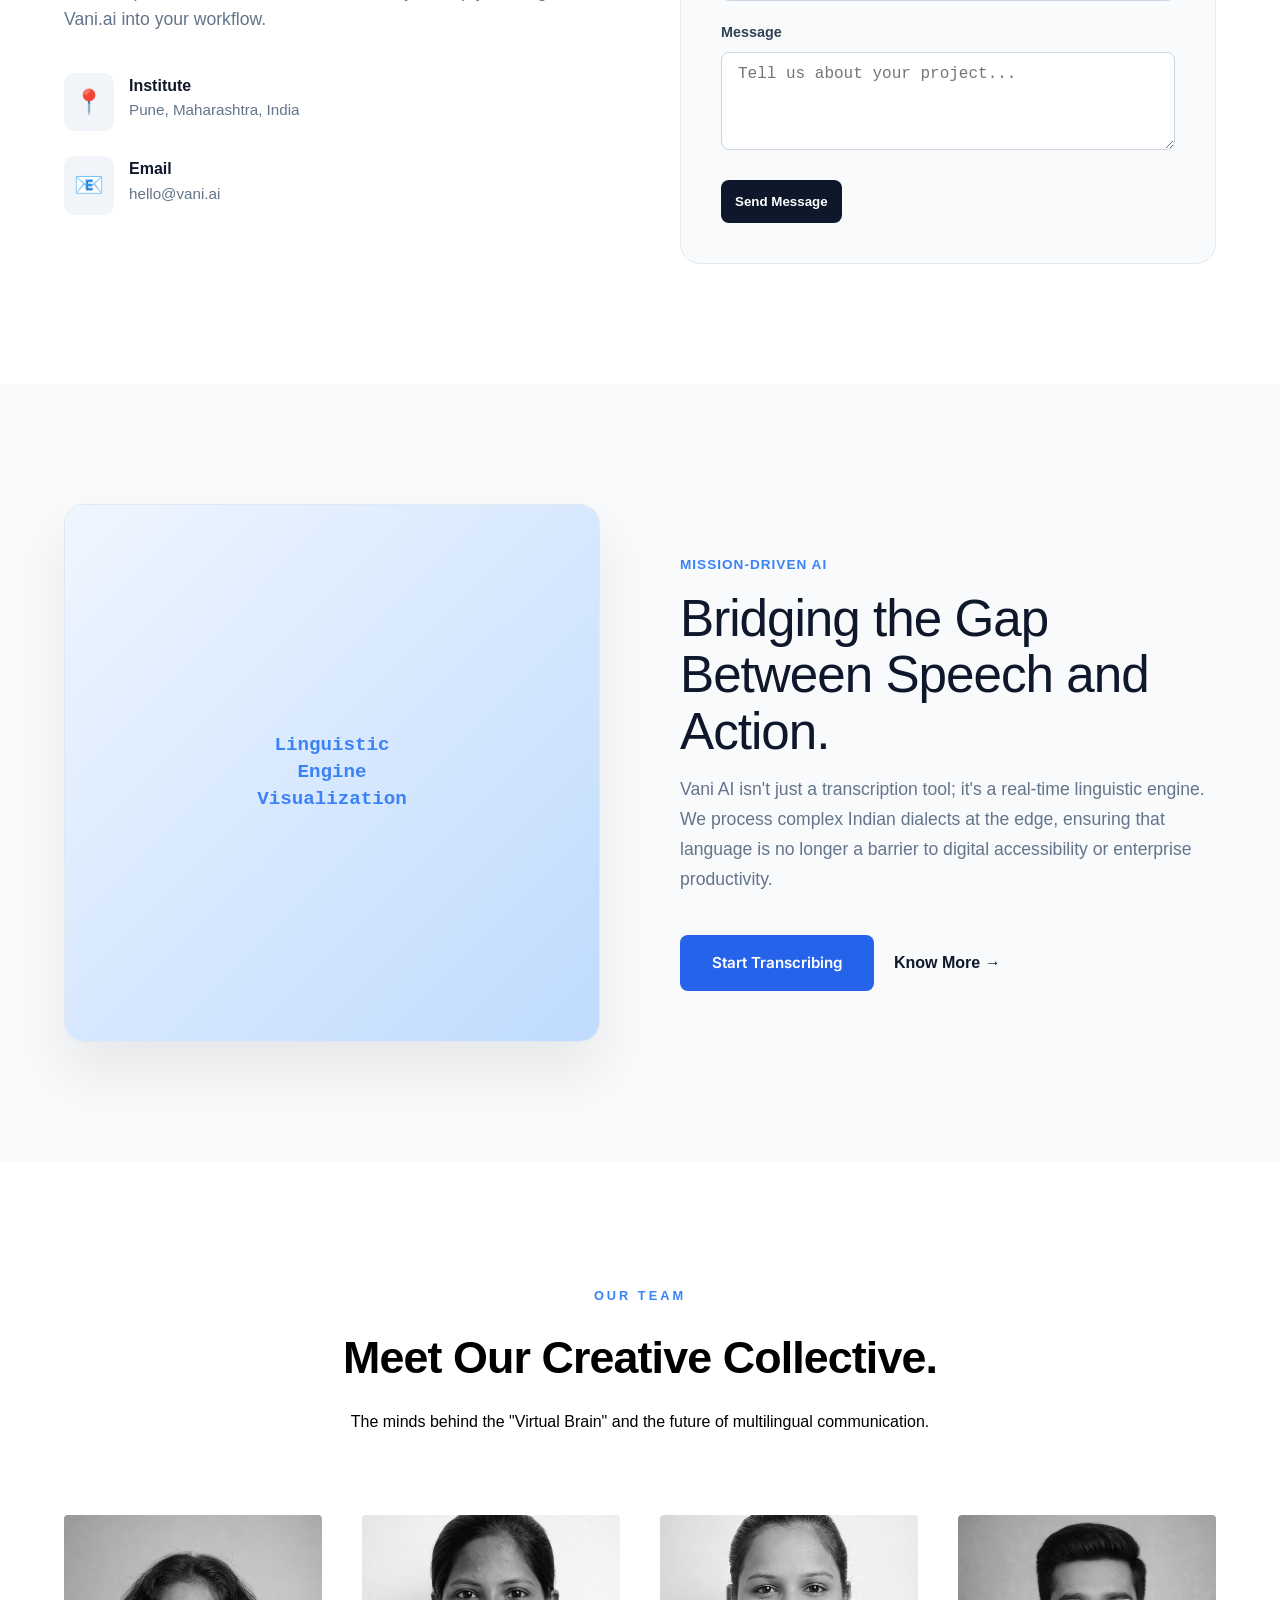
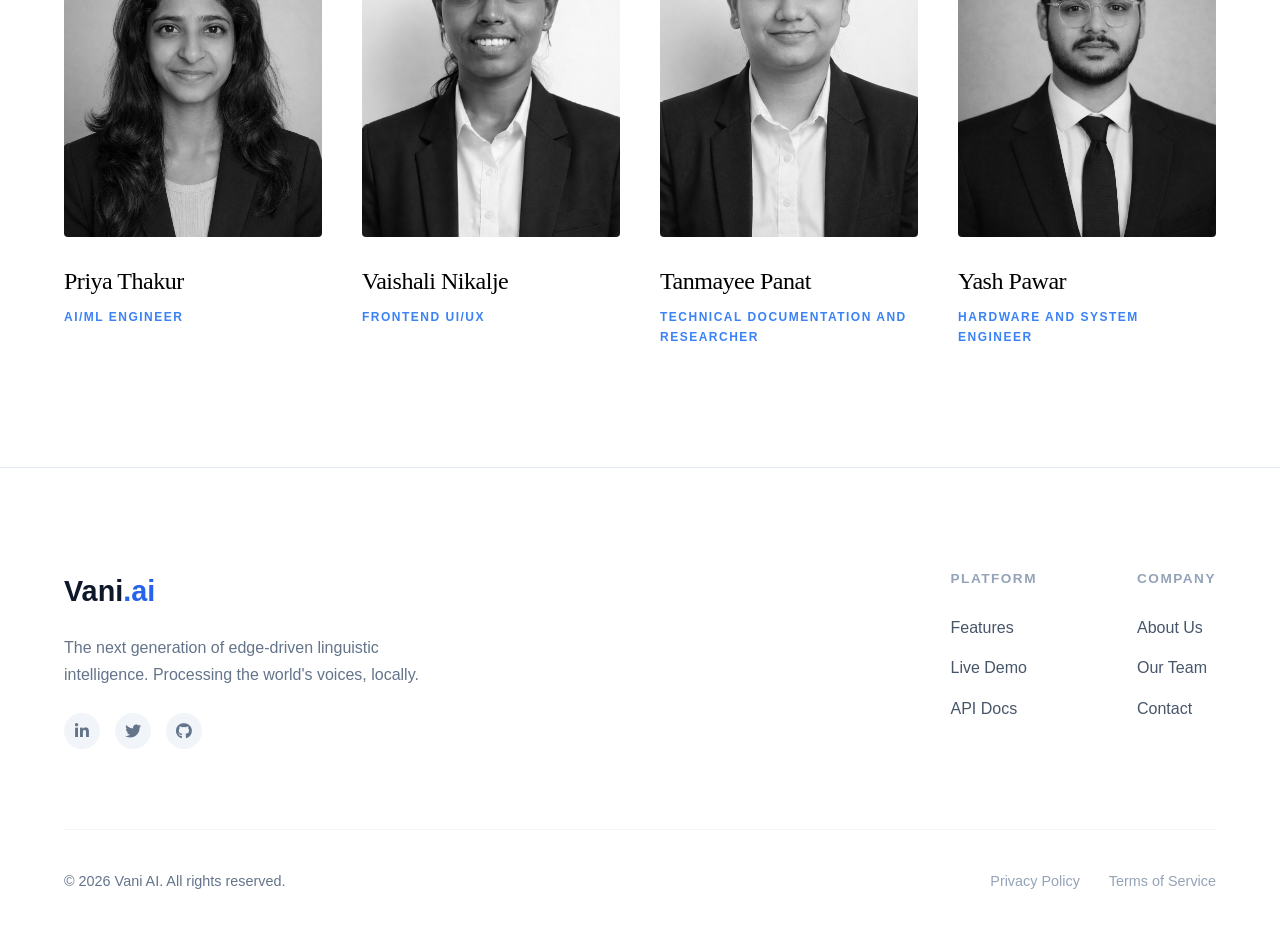
==== commit e9b0f172: "first commit" ====
--- a/static/index.html
+++ b/static/index.html
@@ -1,340 +1,341 @@
-<!DOCTYPE html>
-<html lang="en">
-<head>
-    <meta charset="UTF-8">
-    <meta name="viewport" content="width=device-width, initial-scale=1.0">
-    <title>Vani.ai</title>
-    <link rel="stylesheet" href="/static/css/global.css">
-    <link rel="stylesheet" href="/static/css/layout.css">
-    <link rel="stylesheet" href="/static/css/effects.css">
-    <link href="https://fonts.googleapis.com/css2?family=Inter:wght@300;400;500;600;700;800&display=swap" rel="stylesheet">
-    <link rel="stylesheet" href="https://cdnjs.cloudflare.com/ajax/libs/font-awesome/6.0.0/css/all.min.css">
-</head>
-<body>
-
-    <header class="navbar">
-        <div class="logo">Vani.ai</div>
-        
-        <nav class="nav-links">
-            <a href="index.html">Home</a>
-            <a href="#features-section">Features</a>
-            <a href="#about-section">About Us</a>
-            <a href="#contact-section">contact Us</a>
-           <a href="#team-section">Our Team</a>
-        </nav>
-
-        <div class="nav-actions">
-            <a href="login.html" class="login-btn">Log in</a>
-        </div>
-    </header>
-
-    <section class="hero">
-        <div class="glow-bg"></div>
-        <div class="swirl-overlay"></div>
-
-        <div class="hero-content">
-            <div class="badge">Next-Gen Multilingual Streaming & Edge AI</div>
-            <h1>Zero-Downtime Live <br>Transcription & Translation</h1>
-            <p>Break down language barriers instantly. Vani.ai uses low-latency WebSockets and a revolutionary Cloud-to-Edge fallback to ensure deaf and non-native attendees never lose accessibility, even if the Wi-Fi drops.</p>
-            
-            <div class="hero-buttons">
-                <a href="presenter.html" class="cta-btn">Start Transcribing Now &rarr;</a>
-                <a href="#about-section" class="btn-secondary">Know More</a>
-            </div>
-        </div>
-
-        <div class="logo-bar">
-            <span>FastAPI</span>
-            <span>WebSockets</span>
-            <span>Speechmatics ASR</span>
-            <span>Transformers.js</span>
-            <span>Hugging Face Whisper</span>
-        </div>
-    </section>
-<section id="features-section" class="features reveal-on-scroll">
-        
-        <div class="features-top-area">
-            <div class="features-header-row">
-                <div class="features-slogan">
-                    <h2>Intelligence in<br>Every Interaction.</h2>
-                </div>
-                <div class="features-para">
-                    <p>Unlock profound insights from your voice data. From instant transcription to context-aware summarization, Vani.ai provides the edge-driven tools you need to streamline communication.</p>
-                </div>
-            </div>
-            
-        </div>
-
-        <div class="features-card-grid">
-            <div class="feature-detail-card">
-                <h3>Ultra-Low Latency</h3>
-                <p>Streaming 16kHz raw PCM audio via bi-directional WebSockets for sub-second real-time captions.</p>
-            </div>
-            <div class="feature-detail-card">
-                <h3>50+ Global Languages</h3>
-                <p>Instantaneous, distributed client-side translation routing for diverse audiences.</p>
-            </div>
-            <div class="feature-detail-card">
-                <h3>Zero-Downtime Fallback</h3>
-                <p>Automatically detects Wi-Fi drops and shifts processing from the Cloud to the local Edge instantly.</p>
-            </div>
-            <div class="feature-detail-card">
-                <h3>Speaker Diarization</h3>
-                <p>Cloud-engine accurately identifies and labels multiple speakers dynamically in the audio stream.</p>
-            </div>
-            <div class="feature-detail-card">
-                <h3>Custom Vocabulary</h3>
-                <p>Inject dynamic industry glossaries into the live stream to ensure perfect technical accuracy.</p>
-            </div>
-            <div class="feature-detail-card">
-                <h3>100% Offline Privacy</h3>
-                <p>In offline mode, our WebAssembly Whisper model processes audio entirely on the local CPU. Zero data leaves the device.</p>
-            </div>
-            <div class="feature-detail-card">
-                <h3>Graceful Degradation</h3>
-                <p>Ensures the deaf and hard-of-hearing never lose core English accessibility during total network failures.</p>
-            </div>
-            <div class="feature-detail-card">
-                <h3>Scalable Audience UI</h3>
-                <p>Live JSON broadcasting allows thousands of viewers to connect to a room without overwhelming the server.</p>
-            </div>
-        </div>
-</section>
-
-
-
-<section id="support-section" class="vp-live-preview">
-    <div class="vp-terminal-container">
-        <div class="vp-window-top">
-            <div class="vp-controls"><span></span><span></span><span></span></div>
-            <div class="vp-status-bar"><span class="vp-indicator"></span> Recording...</div>
-        </div>
-        <div class="vp-window-content">
-            <p class="vp-text-primary">Vani AI: [Detecting Marathi Accent]... "नमस्कार, आज आपण रिअल-टाइम ट्रान्सक्रिप्शनबद्दल बोलत आहोत."</p>
-            <p class="vp-text-secondary">English: "Hello, today we are talking about real-time transcription."</p>
-        </div>
-    </div>
-</section>
-
-<section class="wv-why-section">
-    <div class="wv-container">
-        <div class="wv-intro">
-            <span class="wv-tag">THE DIFFERENCE</span>
-            <h2>Why choose Vani.ai?</h2>
-        </div>
-
-        <div class="wv-card-grid">
-            <div class="wv-feature-card">
-                <div class="wv-card-num">01</div>
-                <h3>Edge-Driven Speed</h3>
-                <p>Unlike cloud tools that lag, Vani processes audio locally, delivering results in under 300ms.</p>
-            </div>
-
-            <div class="wv-feature-card">
-                <div class="wv-card-num">02</div>
-                <h3>Dialect Intelligence</h3>
-                <p>Built for the nuances of Indian accents and regional languages, ensuring 98% accuracy.</p>
-            </div>
-
-            <div class="wv-feature-card">
-                <div class="wv-card-num">03</div>
-                <h3>Privacy by Design</h3>
-                <p>Your voice never leaves your device. No cloud storage—just pure offline security.</p>
-            </div>
-        </div>
-    </div>
-</section>
-<section id="contact-section" class="cu-contact-section">
-    <div class="cu-container">
-        <div class="cu-grid">
-            
-            <div class="cu-info-side">
-                <span class="cu-tag">GET IN TOUCH</span>
-                <h2>Let's talk about your <br>voice AI needs.</h2>
-                <p>Have a specific use case? Our team is ready to help you integrate Vani.ai into your workflow.</p>
-                
-                <div class="cu-details">
-                    <div class="cu-item">
-                        <div class="cu-icon">📍</div>
-                        <div>
-                            <strong>Institute</strong>
-                            <p>Pune, Maharashtra, India</p>
-                        </div>
-                    </div>
-                    <div class="cu-item">
-                        <div class="cu-icon">📧</div>
-                        <div>
-                            <strong>Email</strong>
-                            <p>hello@vani.ai</p>
-                        </div>
-                    </div>
-                </div>
-            </div>
-
-            <div class="cu-form-side">
-                <form class="cu-form">
-                    <div class="cu-form-group">
-                        <label>Full Name</label>
-                        <input type="text" placeholder="John Doe" required>
-                    </div>
-                    <div class="cu-form-group">
-                        <label>Work Email</label>
-                        <input type="email" placeholder="john@company.com" required>
-                    </div>
-                    <div class="cu-form-group">
-                        <label>Message</label>
-                        <textarea rows="4" placeholder="Tell us about your project..." required></textarea>
-                    </div>
-                    <button type="submit" class="cu-submit-btn">Send Message</button>
-                </form>
-            </div>
-
-        </div>
-    </div>
-</section>
-<section id="about-section" class="au-about-section">
-    <div class="au-container">
-        <div class="au-split-grid">
-            
-            <div class="au-image-side">
-                <div class="au-image-wrapper">
-                    <div class="au-image-placeholder">
-                        <span>Linguistic<br>Engine<br>Visualization</span>
-                    </div>
-                </div>
-            </div>
-
-            <div class="au-content-side">
-                <span class="au-tag">MISSION-DRIVEN AI</span>
-                
-                <h2 class="au-slogan">Bridging the Gap Between Speech and Action.</h2>
-                
-                <p class="au-para">Vani AI isn't just a transcription tool; it's a real-time linguistic engine. We process complex Indian dialects at the edge, ensuring that language is no longer a barrier to digital accessibility or enterprise productivity.</p>
-                
-                <div class="au-btn-group">
-                    <a href="presenter.html" class="cta-btn au-primary-btn">Start Transcribing</a>
-                    <a href="#features" class="au-secondary-btn">Know More →</a>
-                </div>
-            </div>
-
-        </div>
-    </div>
-</section>
-<section  id="team-section"  class="team-section">
-    <div class="container">
-        <div class="team-header">
-            <span class="subtitle">Our Team</span>
-            <h2>Meet Our Creative Collective.</h2>
-            <p>The minds behind the "Virtual Brain" and the future of multilingual communication.</p>
-        </div>
-
-        <div class="team-grid">
-            <div class="team-card">
-                <div class="member-image">
-                    <img src="/static/assets/Priya_Thakur.jpeg" alt="Team Member">
-                    <div class="social-overlay">
-                        <a href="#"><i class="fab fa-linkedin-in"></i></a>
-                        <a href="#"><i class="fab fa-github"></i></a>
-                        <a href="#"><i class="fab fa-twitter"></i></a>
-                    </div>
-                </div>
-                <div class="member-info">
-                    <h3>Priya Thakur</h3>
-                    <p>AI/ML Engineer</p>
-                </div>
-            </div>
-
-            <div class="team-card">
-                <div class="member-image">
-                    <img src="/static/assets/Vaishali_Nikalje.png" alt="Team Member">
-                    <div class="social-overlay">
-                        <a href="#"><i class="fab fa-linkedin-in"></i></a>
-                        <a href="#"><i class="fab fa-github"></i></a>
-                        <a href="#"><i class="fab fa-twitter"></i></a>
-                    </div>
-                </div>
-                <div class="member-info">
-                    <h3>Vaishali Nikalje</h3>
-                    <p>Frontend UI/UX</p>
-                </div>
-            </div>
-
-            <div class="team-card">
-                <div class="member-image">
-                    <img src="/static/assets/Tanmayee_Panat.png" alt="Team Member">
-                    <div class="social-overlay">
-                        <a href="#"><i class="fab fa-linkedin-in"></i></a>
-                        <a href="#"><i class="fab fa-github"></i></a>
-                        <a href="#"><i class="fab fa-twitter"></i></a>
-                    </div>
-                </div>
-                <div class="member-info">
-                    <h3>Tanmayee Panat</h3>
-                    <p>Technical Documentation and Researcher</p>
-                </div>
-            </div>
-
-            <div class="team-card">
-                <div class="member-image">
-                    <img src="/static/assets/Yash_Pawar.png" alt="Team Member">
-                    <div class="social-overlay">
-                        <a href="#"><i class="fab fa-linkedin-in"></i></a>
-                        <a href="#"><i class="fab fa-github"></i></a>
-                        <a href="#"><i class="fab fa-twitter"></i></a>
-                    </div>
-                </div>
-                <div class="member-info">
-                    <h3>Yash Pawar</h3>
-                    <p>Hardware and System Engineer</p>
-                </div>
-            </div>
-        </div>
-    </div>
-</section>
-<footer class="ft-footer-white">
-    <div class="ft-container">
-        <div class="ft-top">
-            <div class="ft-brand">
-                <a href="#" class="ft-logo-dark">Vani<span>.ai</span></a>
-                <p>The next generation of edge-driven linguistic intelligence. Processing the world's voices, locally.</p>
-                <div class="ft-social-links">
-                    <a href="#"><i class="fab fa-linkedin-in"></i></a>
-                    <a href="#"><i class="fab fa-twitter"></i></a>
-                    <a href="#"><i class="fab fa-github"></i></a>
-                </div>
-            </div>
-
-            <div class="ft-nav">
-                <div class="ft-nav-group">
-                    <h4>Platform</h4>
-                    <ul>
-                        <li><a href="#features-section">Features</a></li>
-                        <li><a href="presenter.html">Live Demo</a></li>
-                        <li><a href="#">API Docs</a></li>
-                    </ul>
-                </div>
-                <div class="ft-nav-group">
-                    <h4>Company</h4>
-                    <ul>
-                        <li><a href="#about-section">About Us</a></li>
-                        <li><a href="#team-section">Our Team</a></li>
-                        <li><a href="#contact-section">Contact</a></li>
-                    </ul>
-                </div>
-            </div>
-        </div>
-
-        <div class="ft-bottom">
-            <p>&copy; 2026 Vani AI. All rights reserved.</p>
-            <div class="ft-legal">
-                <a href="#">Privacy Policy</a>
-                <a href="#">Terms of Service</a>
-            </div>
-        </div>
-    </div>
-</footer>
-
-    <script src="/static/js/animations.js"></script>
-    <script src="/static/js/navigation.js"></script>
-</body>
+<!DOCTYPE html>
+<html lang="en">
+<head>
+    <meta charset="UTF-8">
+    <meta name="viewport" content="width=device-width, initial-scale=1.0">
+    <title>Vani.ai</title>
+    <link rel="stylesheet" href="/static/css/global.css">
+    <link rel="stylesheet" href="/static/css/layout.css">
+    <link rel="stylesheet" href="/static/css/effects.css">
+    <link href="https://fonts.googleapis.com/css2?family=Inter:wght@300;400;500;600;700;800&display=swap" rel="stylesheet">
+    <link rel="stylesheet" href="https://cdnjs.cloudflare.com/ajax/libs/font-awesome/6.0.0/css/all.min.css">
+</head>
+<body>
+
+    <header class="navbar">
+        <div class="logo">Vani.ai</div>
+        
+        <nav class="nav-links">
+            <a href="index.html">Home</a>
+            <a href="#features-section">Features</a>
+            <a href="#about-section">About Us</a>
+            <a href="#contact-section">contact Us</a>
+           <a href="#team-section">Our Team</a>
+        </nav>
+
+        <div class="nav-actions">
+            <a href="login.html" class="login-btn">Log in</a>
+        </div>
+    </header>
+
+    <section class="hero">
+        <div class="glow-bg"></div>
+        <div class="swirl-overlay"></div>
+
+        <div class="hero-content">
+            <div class="badge">Next-Gen Multilingual Streaming & Edge AI</div>
+            <h1>Zero-Downtime Live <br>Transcription & Translation</h1>
+            <p>Break down language barriers instantly. Vani.ai uses low-latency WebSockets and a revolutionary Cloud-to-Edge fallback to ensure deaf and non-native attendees never lose accessibility, even if the Wi-Fi drops.</p>
+            
+            <div class="hero-buttons">
+                <a href="presenter.html" class="cta-btn">Host a Session &rarr;</a>
+                <a href="audience.html" class="btn-secondary">Join with a code</a>
+                <a href="#about-section" class="btn-secondary">Know More</a>
+            </div>
+        </div>
+
+        <div class="logo-bar">
+            <span>FastAPI</span>
+            <span>WebSockets</span>
+            <span>Speechmatics ASR</span>
+            <span>Transformers.js</span>
+            <span>Hugging Face Whisper</span>
+        </div>
+    </section>
+<section id="features-section" class="features reveal-on-scroll">
+        
+        <div class="features-top-area">
+            <div class="features-header-row">
+                <div class="features-slogan">
+                    <h2>Intelligence in<br>Every Interaction.</h2>
+                </div>
+                <div class="features-para">
+                    <p>Unlock profound insights from your voice data. From instant transcription to context-aware summarization, Vani.ai provides the edge-driven tools you need to streamline communication.</p>
+                </div>
+            </div>
+            
+        </div>
+
+        <div class="features-card-grid">
+            <div class="feature-detail-card">
+                <h3>Ultra-Low Latency</h3>
+                <p>Streaming 16kHz raw PCM audio via bi-directional WebSockets for sub-second real-time captions.</p>
+            </div>
+            <div class="feature-detail-card">
+                <h3>50+ Global Languages</h3>
+                <p>Instantaneous, distributed client-side translation routing for diverse audiences.</p>
+            </div>
+            <div class="feature-detail-card">
+                <h3>Zero-Downtime Fallback</h3>
+                <p>Automatically detects Wi-Fi drops and shifts processing from the Cloud to the local Edge instantly.</p>
+            </div>
+            <div class="feature-detail-card">
+                <h3>Speaker Diarization</h3>
+                <p>Cloud-engine accurately identifies and labels multiple speakers dynamically in the audio stream.</p>
+            </div>
+            <div class="feature-detail-card">
+                <h3>Custom Vocabulary</h3>
+                <p>Inject dynamic industry glossaries into the live stream to ensure perfect technical accuracy.</p>
+            </div>
+            <div class="feature-detail-card">
+                <h3>100% Offline Privacy</h3>
+                <p>In offline mode, our WebAssembly Whisper model processes audio entirely on the local CPU. Zero data leaves the device.</p>
+            </div>
+            <div class="feature-detail-card">
+                <h3>Graceful Degradation</h3>
+                <p>Ensures the deaf and hard-of-hearing never lose core English accessibility during total network failures.</p>
+            </div>
+            <div class="feature-detail-card">
+                <h3>Scalable Audience UI</h3>
+                <p>Live JSON broadcasting allows thousands of viewers to connect to a room without overwhelming the server.</p>
+            </div>
+        </div>
+</section>
+
+
+
+<section id="support-section" class="vp-live-preview">
+    <div class="vp-terminal-container">
+        <div class="vp-window-top">
+            <div class="vp-controls"><span></span><span></span><span></span></div>
+            <div class="vp-status-bar"><span class="vp-indicator"></span> Recording...</div>
+        </div>
+        <div class="vp-window-content">
+            <p class="vp-text-primary">Vani AI: [Detecting Marathi Accent]... "नमस्कार, आज आपण रिअल-टाइम ट्रान्सक्रिप्शनबद्दल बोलत आहोत."</p>
+            <p class="vp-text-secondary">English: "Hello, today we are talking about real-time transcription."</p>
+        </div>
+    </div>
+</section>
+
+<section class="wv-why-section">
+    <div class="wv-container">
+        <div class="wv-intro">
+            <span class="wv-tag">THE DIFFERENCE</span>
+            <h2>Why choose Vani.ai?</h2>
+        </div>
+
+        <div class="wv-card-grid">
+            <div class="wv-feature-card">
+                <div class="wv-card-num">01</div>
+                <h3>Edge-Driven Speed</h3>
+                <p>Unlike cloud tools that lag, Vani processes audio locally, delivering results in under 300ms.</p>
+            </div>
+
+            <div class="wv-feature-card">
+                <div class="wv-card-num">02</div>
+                <h3>Dialect Intelligence</h3>
+                <p>Built for the nuances of Indian accents and regional languages, ensuring 98% accuracy.</p>
+            </div>
+
+            <div class="wv-feature-card">
+                <div class="wv-card-num">03</div>
+                <h3>Privacy by Design</h3>
+                <p>Your voice never leaves your device. No cloud storage—just pure offline security.</p>
+            </div>
+        </div>
+    </div>
+</section>
+<section id="contact-section" class="cu-contact-section">
+    <div class="cu-container">
+        <div class="cu-grid">
+            
+            <div class="cu-info-side">
+                <span class="cu-tag">GET IN TOUCH</span>
+                <h2>Let's talk about your <br>voice AI needs.</h2>
+                <p>Have a specific use case? Our team is ready to help you integrate Vani.ai into your workflow.</p>
+                
+                <div class="cu-details">
+                    <div class="cu-item">
+                        <div class="cu-icon">📍</div>
+                        <div>
+                            <strong>Institute</strong>
+                            <p>Pune, Maharashtra, India</p>
+                        </div>
+                    </div>
+                    <div class="cu-item">
+                        <div class="cu-icon">📧</div>
+                        <div>
+                            <strong>Email</strong>
+                            <p>hello@vani.ai</p>
+                        </div>
+                    </div>
+                </div>
+            </div>
+
+            <div class="cu-form-side">
+                <form class="cu-form">
+                    <div class="cu-form-group">
+                        <label>Full Name</label>
+                        <input type="text" placeholder="John Doe" required>
+                    </div>
+                    <div class="cu-form-group">
+                        <label>Work Email</label>
+                        <input type="email" placeholder="john@company.com" required>
+                    </div>
+                    <div class="cu-form-group">
+                        <label>Message</label>
+                        <textarea rows="4" placeholder="Tell us about your project..." required></textarea>
+                    </div>
+                    <button type="submit" class="cu-submit-btn">Send Message</button>
+                </form>
+            </div>
+
+        </div>
+    </div>
+</section>
+<section id="about-section" class="au-about-section">
+    <div class="au-container">
+        <div class="au-split-grid">
+            
+            <div class="au-image-side">
+                <div class="au-image-wrapper">
+                    <div class="au-image-placeholder">
+                        <span>Linguistic<br>Engine<br>Visualization</span>
+                    </div>
+                </div>
+            </div>
+
+            <div class="au-content-side">
+                <span class="au-tag">MISSION-DRIVEN AI</span>
+                
+                <h2 class="au-slogan">Bridging the Gap Between Speech and Action.</h2>
+                
+                <p class="au-para">Vani AI isn't just a transcription tool; it's a real-time linguistic engine. We process complex Indian dialects at the edge, ensuring that language is no longer a barrier to digital accessibility or enterprise productivity.</p>
+                
+                <div class="au-btn-group">
+                    <a href="presenter.html" class="cta-btn au-primary-btn">Start Transcribing</a>
+                    <a href="#features" class="au-secondary-btn">Know More →</a>
+                </div>
+            </div>
+
+        </div>
+    </div>
+</section>
+<section  id="team-section"  class="team-section">
+    <div class="container">
+        <div class="team-header">
+            <span class="subtitle">Our Team</span>
+            <h2>Meet Our Creative Collective.</h2>
+            <p>The minds behind the "Virtual Brain" and the future of multilingual communication.</p>
+        </div>
+
+        <div class="team-grid">
+            <div class="team-card">
+                <div class="member-image">
+                    <img src="/static/assets/Priya_Thakur.jpeg" alt="Team Member">
+                    <div class="social-overlay">
+                        <a href="#"><i class="fab fa-linkedin-in"></i></a>
+                        <a href="#"><i class="fab fa-github"></i></a>
+                        <a href="#"><i class="fab fa-twitter"></i></a>
+                    </div>
+                </div>
+                <div class="member-info">
+                    <h3>Priya Thakur</h3>
+                    <p>AI/ML Engineer</p>
+                </div>
+            </div>
+
+            <div class="team-card">
+                <div class="member-image">
+                    <img src="/static/assets/Vaishali_Nikalje.png" alt="Team Member">
+                    <div class="social-overlay">
+                        <a href="#"><i class="fab fa-linkedin-in"></i></a>
+                        <a href="#"><i class="fab fa-github"></i></a>
+                        <a href="#"><i class="fab fa-twitter"></i></a>
+                    </div>
+                </div>
+                <div class="member-info">
+                    <h3>Vaishali Nikalje</h3>
+                    <p>Frontend UI/UX</p>
+                </div>
+            </div>
+
+            <div class="team-card">
+                <div class="member-image">
+                    <img src="/static/assets/Tanmayee_Panat.png" alt="Team Member">
+                    <div class="social-overlay">
+                        <a href="#"><i class="fab fa-linkedin-in"></i></a>
+                        <a href="#"><i class="fab fa-github"></i></a>
+                        <a href="#"><i class="fab fa-twitter"></i></a>
+                    </div>
+                </div>
+                <div class="member-info">
+                    <h3>Tanmayee Panat</h3>
+                    <p>Technical Documentation and Researcher</p>
+                </div>
+            </div>
+
+            <div class="team-card">
+                <div class="member-image">
+                    <img src="/static/assets/Yash_Pawar.png" alt="Team Member">
+                    <div class="social-overlay">
+                        <a href="#"><i class="fab fa-linkedin-in"></i></a>
+                        <a href="#"><i class="fab fa-github"></i></a>
+                        <a href="#"><i class="fab fa-twitter"></i></a>
+                    </div>
+                </div>
+                <div class="member-info">
+                    <h3>Yash Pawar</h3>
+                    <p>Hardware and System Engineer</p>
+                </div>
+            </div>
+        </div>
+    </div>
+</section>
+<footer class="ft-footer-white">
+    <div class="ft-container">
+        <div class="ft-top">
+            <div class="ft-brand">
+                <a href="#" class="ft-logo-dark">Vani<span>.ai</span></a>
+                <p>The next generation of edge-driven linguistic intelligence. Processing the world's voices, locally.</p>
+                <div class="ft-social-links">
+                    <a href="#"><i class="fab fa-linkedin-in"></i></a>
+                    <a href="#"><i class="fab fa-twitter"></i></a>
+                    <a href="#"><i class="fab fa-github"></i></a>
+                </div>
+            </div>
+
+            <div class="ft-nav">
+                <div class="ft-nav-group">
+                    <h4>Platform</h4>
+                    <ul>
+                        <li><a href="#features-section">Features</a></li>
+                        <li><a href="presenter.html">Live Demo</a></li>
+                        <li><a href="#">API Docs</a></li>
+                    </ul>
+                </div>
+                <div class="ft-nav-group">
+                    <h4>Company</h4>
+                    <ul>
+                        <li><a href="#about-section">About Us</a></li>
+                        <li><a href="#team-section">Our Team</a></li>
+                        <li><a href="#contact-section">Contact</a></li>
+                    </ul>
+                </div>
+            </div>
+        </div>
+
+        <div class="ft-bottom">
+            <p>&copy; 2026 Vani AI. All rights reserved.</p>
+            <div class="ft-legal">
+                <a href="#">Privacy Policy</a>
+                <a href="#">Terms of Service</a>
+            </div>
+        </div>
+    </div>
+</footer>
+
+    <script src="/static/js/animations.js"></script>
+    <script src="/static/js/navigation.js"></script>
+</body>
 </html>
--- a/static/css/global.css
+++ b/static/css/global.css
@@ -1,51 +1,51 @@
-/* --- GLOBAL VARIABLES (Light Theme) --- */
-:root {
-    --bg-white: #ffffff;
-    --text-main: #0f172a;
-    /* Deep slate black */
-    --text-muted: #64748b;
-    /* Elegant gray */
-    --accent-blue: #2563eb;
-    /* Professional tech blue */
-    --accent-hover: #1d4ed8;
-    --border-light: rgba(15, 23, 42, 0.05);
-}
-
-* {
-    margin: 0;
-    padding: 0;
-    box-sizing: border-box;
-}
-
-html {
-    scroll-behavior: smooth;
-}
-
-body {
-    font-family: Helvetica, sans-serif;
-    background-color: var(--bg-white);
-    color: var(--text-main);
-    line-height: 1.6;
-    overflow-x: hidden;
-}
-
-h1,
-h2,
-h3 {
-    font-weight: 500;
-    letter-spacing: -0.02em;
-}
-
-p {
-    color: var(--text-muted);
-}
-
-a {
-    text-decoration: none;
-    color: inherit;
-}
-
-/* Fix for the button inside the anchor tag */
-.hero-content a {
-    display: inline-block;
+/* --- GLOBAL VARIABLES (Light Theme) --- */
+:root {
+    --bg-white: #ffffff;
+    --text-main: #0f172a;
+    /* Deep slate black */
+    --text-muted: #64748b;
+    /* Elegant gray */
+    --accent-blue: #2563eb;
+    /* Professional tech blue */
+    --accent-hover: #1d4ed8;
+    --border-light: rgba(15, 23, 42, 0.05);
+}
+
+* {
+    margin: 0;
+    padding: 0;
+    box-sizing: border-box;
+}
+
+html {
+    scroll-behavior: smooth;
+}
+
+body {
+    font-family: Helvetica, sans-serif;
+    background-color: var(--bg-white);
+    color: var(--text-main);
+    line-height: 1.6;
+    overflow-x: hidden;
+}
+
+h1,
+h2,
+h3 {
+    font-weight: 500;
+    letter-spacing: -0.02em;
+}
+
+p {
+    color: var(--text-muted);
+}
+
+a {
+    text-decoration: none;
+    color: inherit;
+}
+
+/* Fix for the button inside the anchor tag */
+.hero-content a {
+    display: inline-block;
 }
--- a/static/css/layout.css
+++ b/static/css/layout.css
@@ -1,510 +1,567 @@
-/* --- NAVBAR LAYOUT (Centered Links) --- */
-.navbar {
-    position: fixed;
-    top: 0;
-    width: 100%;
-    height: 80px;
-    display: grid;
-    grid-template-columns: 1fr auto 1fr;
-    align-items: center;
-    padding: 0 5%;
-    z-index: 1000;
-}
-
-.navbar .logo {
-    font-family: 'Times New Roman', Times, serif;
-    justify-self: start;
-    font-size: 1.5rem;
-    font-weight: 1000;
-    color: var(--text-main);
-}
-
-.nav-links {
-    justify-self: center;
-    display: flex;
-    gap: 32px;
-}
-
-.nav-actions {
-    justify-self: end;
-}
-
-.nav-links a {
-    font-size: 0.95rem;
-    font-weight: 500;
-    color: var(--text-muted);
-    transition: color 0.3s ease;
-}
-
-.nav-links a:hover {
-    color: var(--accent-blue);
-}
-
-/* --- HERO SECTION LAYOUT --- */
-.hero {
-    position: relative;
-    min-height: 100vh;
-    display: flex;
-    flex-direction: column;
-    align-items: center;
-    justify-content: center;
-    text-align: center;
-    padding: 120px 20px 60px;
-}
-
-.hero-content {
-    max-width: 800px;
-    display: flex;
-    flex-direction: column;
-    align-items: center;
-    z-index: 10;
-}
-
-.hero-buttons {
-    display: flex;
-    gap: 16px;
-    justify-content: center;
-    margin-bottom: 40px;
-}
-
-.logo-bar {
-    display: flex;
-    flex-wrap: wrap;
-    justify-content: center;
-    gap: 15px;
-    margin-top: 60px;
-    z-index: 10;
-}
-
-
-
-
-
-
-
-
-
-
-
-
-
-
-
-
-
-
-
-
-
-
-/* ========================================= */
-/* --- FEATURES SECTION GRID LAYOUT --- */
-/* ========================================= */
-
-.features {
-    padding: 120px 5%;
-    background-color: #ffffff;
-    width: 100%;
-}
-
-.features-top-area {
-    max-width: 1200px;
-    margin: 0 auto 80px auto;
-}
-
-.features-header-row {
-    display: flex;
-    justify-content: space-between;
-    align-items: flex-start;
-    gap: 60px;
-    margin-bottom: 40px;
-}
-
-.features-slogan { flex: 1; }
-.features-slogan h2 {
-    font-size: clamp(2.5rem, 4vw, 3.5rem);
-    line-height: 1.1;
-    color: #000000;
-}
-
-.features-para { flex: 1; }
-.features-para p {
-    font-size: 1.1rem;
-    color: #64748b;
-    line-height: 1.6;
-}
-
-.features-btn-wrapper {
-    display: flex;
-    justify-content: center;
-}
-
-/* The Responsive Grid */
-.features-card-grid {
-    max-width: 1200px;
-    margin: 0 auto;
-    display: grid;
-    /* Automatically switches from 4 to 2 to 1 column based on screen size */
-    grid-template-columns: repeat(auto-fit, minmax(260px, 1fr)); 
-    gap: 24px;
-}
-
-@media (max-width: 900px) {
-    .features-header-row {
-        flex-direction: column;
-        gap: 30px;
-    }
-}
-
-
-
-
-
-
-
-
-
-
-
-
-
-
-
-
-
-
-
-
-
-
-
-/* --- Live Preview Layout --- */
-.vp-live-preview {
-    padding: 100px 5%;
-    display: flex;
-    justify-content: center;
-    background: #ffffff;
-}
-
-.vp-terminal-container {
-    width: 100%;
-    max-width: 900px;
-    background: #ffffff;
-    border-radius: 16px;
-    overflow: hidden;
-    box-shadow: 0 40px 80px rgba(0, 0, 0, 0.15);
-}
-
-/* --- Why Vani Layout --- */
-.wv-why-section {
-    padding: 120px 5%;
-    background-color: #f8fafc;
-}
-
-.wv-container { max-width: 1200px; margin: 0 auto; }
-
-.wv-intro { text-align: center; margin-bottom: 60px; }
-
-.wv-card-grid {
-    display: grid;
-    grid-template-columns: repeat(auto-fit, minmax(320px, 1fr));
-    gap: 30px;
-}
-
-@media (max-width: 768px) {
-    .vp-window-content { padding: 30px 20px; }
-    .wv-card-grid { grid-template-columns: 1fr; }
-}
-
-
-
-
-
-
-
-
-
-
-
-/* --- Contact Section Layout --- */
-.cu-contact-section {
-    padding: 120px 5%;
-    background-color: #ffffff;
-}
-
-.cu-container {
-    max-width: 1200px;
-    margin: 0 auto;
-}
-
-.cu-grid {
-    display: grid;
-    grid-template-columns: 1fr 1fr;
-    gap: 80px;
-    align-items: center;
-}
-
-.cu-form-group {
-    margin-bottom: 20px;
-    display: flex;
-    flex-direction: column;
-    gap: 8px;
-}
-
-@media (max-width: 900px) {
-    .cu-grid {
-        grid-template-columns: 1fr;
-        gap: 50px;
-    }
-}
-
-
-
-
-
-
-
-
-
-
-
-/* --- About Us Section Layout --- */
-.au-about-section {
-    padding: 120px 5%;
-    background-color: #f8fafc; /* A very soft gray to differentiate from Features */
-    width: 100%;
-}
-
-.au-container {
-    max-width: 1200px;
-    margin: 0 auto;
-    width: 100%;
-}
-
-.au-split-grid {
-    display: grid;
-    grid-template-columns: 1fr 1fr; /* 2 Equal Columns */
-    gap: 80px;
-    align-items: center; /* Vertically center both sides */
-}
-
-/* Right Side: Content spacing */
-.au-content-side {
-    display: flex;
-    flex-direction: column;
-    align-items: flex-start;
-}
-
-/* Mobile Responsiveness */
-@media (max-width: 992px) {
-    .au-split-grid {
-        grid-template-columns: 1fr; /* Stacks to 1 column on smaller screens */
-        gap: 50px;
-        text-align: center;
-    }
-    
-    .au-content-side {
-        align-items: center; /* Center-align content on mobile */
-    }
-}
-
-
-
-
-
-
-
-
-
-
-
-/* --- Team Section Base Layout --- */
-.team-section {
-    background-color:white; /* Pure black background */
-    padding: 120px 5%;
-    color:black;
-}
-
-.container {
-    max-width: 1200px;
-    margin: 0 auto;
-}
-
-.team-header {
-    text-align: center;
-    margin-bottom: 80px;
-}
-
-.team-grid {
-    display: grid;
-    /* Grid stretches to 4 columns, but stays readable on small screens */
-    grid-template-columns: repeat(auto-fit, minmax(220px, 1fr));
-    gap: 40px;
-}
-
-.team-card {
-    display: flex;
-    flex-direction: column;
-}
-
-.member-image {
-    position: relative;
-    width: 100%;
-    aspect-ratio: 1 / 1.25; /* Taller portrait ratio from your ref */
-    overflow: hidden;
-    border-radius: 4px; /* Slight rounding as seen in images */
-}
-
-.member-image img {
-    width: 100%;
-    height: 100%;
-    object-fit: cover;
-}
-
-.member-info {
-    padding-top: 25px;
-    text-align: left; /* Alignment from the 2nd screenshot */
-}
-
-/* --- White Footer Layout --- */
-.ft-footer-white {
-    background-color: #ffffff; /* Pure White */
-    padding: 100px 5% 40px;
-    color: #1e293b;
-    border-top: 1px solid #e2e8f0;
-}
-
-.ft-container {
-    max-width: 1200px;
-    margin: 0 auto;
-}
-
-.ft-top {
-    display: flex;
-    justify-content: space-between;
-    gap: 60px;
-    margin-bottom: 80px;
-}
-
-.ft-brand { flex: 1.5; max-width: 380px; }
-
-.ft-nav { 
-    flex: 2; 
-    display: flex; 
-    justify-content: flex-end; 
-    gap: 100px; 
-}
-
-.ft-nav-group h4 {
-    font-size: 0.85rem;
-    text-transform: uppercase;
-    letter-spacing: 1.5px;
-    color: #94a3b8; /* Muted label color */
-    margin-bottom: 25px;
-}
-
-.ft-nav-group ul { list-style: none; padding: 0; }
-.ft-nav-group li { margin-bottom: 15px; }
-
-.ft-bottom {
-    display: flex;
-    justify-content: space-between;
-    align-items: center;
-    padding-top: 40px;
-    border-top: 1px solid #f1f5f9;
-    font-size: 0.9rem;
-    color: #94a3b8;
-}
-
-@media (max-width: 850px) {
-    .ft-top { flex-direction: column; gap: 50px; }
-    .ft-nav { justify-content: flex-start; gap: 60px; }
-    .ft-bottom { flex-direction: column; gap: 20px; text-align: center; }
-}
-
-
-
-
-
-
-
-
-
-
-
-
-
-
-
-
-/* ========================================= */
-/* --- PRESENTER PAGE LAYOUT --- */
-/* ========================================= */
-body.pres-body { margin: 0; height: 100vh; overflow: hidden; }
-.pres-wrapper { display: flex; height: 100vh; }
-
-/* --- Sidebar --- */
-.pres-sidebar { width: 260px; padding: 30px 20px; display: flex; flex-direction: column; gap: 40px; }
-.sidebar-nav { display: flex; flex-direction: column; gap: 10px; }
-.nav-item { padding: 12px 15px; display: flex; align-items: center; gap: 12px; }
-
-/* --- Main Workspace --- */
-.pres-main { flex: 1; padding: 40px; display: flex; flex-direction: column; gap: 20px; }
-
-/* Transcription Window */
-.transcription-window { flex: 1; display: flex; flex-direction: column; overflow: hidden; }
-.window-controls { padding: 20px; display: flex; justify-content: space-between; align-items: center; }
-.control-group { display: flex; gap: 15px; }
-
-.lang-dropdown { padding: 10px 15px; }
-.btn-start, .btn-stop, .btn-outline { padding: 10px 20px; display: flex; align-items: center; gap: 8px; }
-
-/* Canvas */
-.transcript-canvas { flex: 1; padding: 40px; overflow-y: auto; }
-.transcript-entry { margin-bottom: 15px; display: flex; gap: 15px; }
-
-/* --- Bottom Actions --- */
-.bottom-actions { display: flex; justify-content: space-between; align-items: center; padding: 0 10px; }
-.action-buttons { display: flex; gap: 15px; }
-
-/* Toggle Switch Layout */
-.toggle-container { display: flex; align-items: center; gap: 12px; }
-.switch { position: relative; display: inline-block; width: 50px; height: 26px; }
-.switch input { opacity: 0; width: 0; height: 0; }
-.slider { position: absolute; top: 0; left: 0; right: 0; bottom: 0; }
-.slider:before { position: absolute; content: ""; height: 18px; width: 18px; left: 4px; bottom: 4px; }
-
-
-
-
-
-
-
-
-
-
-
-/* ========================================= */
-/* --- AUDIENCE PAGE LAYOUT --- */
-/* ========================================= */
-body.aud-body { margin: 0; height: 100vh; overflow: hidden; }
-.aud-wrapper { display: flex; height: 100vh; }
-
-/* Sidebar */
-.aud-sidebar { width: 70px; display: flex; flex-direction: column; align-items: center; padding-top: 30px; gap: 25px; }
-
-/* Main Area */
-.aud-main { flex: 1; display: flex; flex-direction: column; position: relative; }
-.aud-header { padding: 20px 40px; display: flex; justify-content: space-between; align-items: center; }
-
-/* Connection Panel (The Box in your sketch) */
-.connection-panel { margin: 0 40px 20px 40px; padding: 20px; display: flex; flex-direction: column; gap: 15px; }
-.input-row { display: flex; gap: 15px; align-items: center; }
-.link-input { flex: 1; /* Makes the link bar stretch wide */ }
-
-/* Canvas Area */
-.aud-canvas-container { flex: 1; margin: 0 40px 40px 40px; display: flex; flex-direction: column; overflow: hidden; }
-.aud-canvas { flex: 1; padding: 40px; overflow-y: auto; display: flex; flex-direction: column; gap: 15px; }
-
-/* Bot Circle */
-.fab-bot { position: absolute; bottom: 40px; right: 40px; width: 60px; height: 60px; display: flex; justify-content: center; align-items: center; z-index: 100; }+/* --- NAVBAR LAYOUT (Centered Links) --- */
+.navbar {
+    position: fixed;
+    top: 0;
+    width: 100%;
+    height: 80px;
+    display: grid;
+    grid-template-columns: 1fr auto 1fr;
+    align-items: center;
+    padding: 0 5%;
+    z-index: 1000;
+}
+
+.navbar .logo {
+    font-family: 'Times New Roman', Times, serif;
+    justify-self: start;
+    font-size: 1.5rem;
+    font-weight: 1000;
+    color: var(--text-main);
+}
+
+.nav-links {
+    justify-self: center;
+    display: flex;
+    gap: 32px;
+}
+
+.nav-actions {
+    justify-self: end;
+}
+
+.nav-links a {
+    font-size: 0.95rem;
+    font-weight: 500;
+    color: var(--text-muted);
+    transition: color 0.3s ease;
+}
+
+.nav-links a:hover {
+    color: var(--accent-blue);
+}
+
+/* --- HERO SECTION LAYOUT --- */
+.hero {
+    position: relative;
+    min-height: 100vh;
+    display: flex;
+    flex-direction: column;
+    align-items: center;
+    justify-content: center;
+    text-align: center;
+    padding: 120px 20px 60px;
+}
+
+.hero-content {
+    max-width: 800px;
+    display: flex;
+    flex-direction: column;
+    align-items: center;
+    z-index: 10;
+}
+
+.hero-buttons {
+    display: flex;
+    gap: 16px;
+    justify-content: center;
+    margin-bottom: 40px;
+}
+
+.logo-bar {
+    display: flex;
+    flex-wrap: wrap;
+    justify-content: center;
+    gap: 15px;
+    margin-top: 60px;
+    z-index: 10;
+}
+
+
+
+
+
+
+
+
+
+
+
+
+
+
+
+
+
+
+
+
+
+
+/* ========================================= */
+/* --- FEATURES SECTION GRID LAYOUT --- */
+/* ========================================= */
+
+.features {
+    padding: 120px 5%;
+    background-color: #ffffff;
+    width: 100%;
+}
+
+.features-top-area {
+    max-width: 1200px;
+    margin: 0 auto 80px auto;
+}
+
+.features-header-row {
+    display: flex;
+    justify-content: space-between;
+    align-items: flex-start;
+    gap: 60px;
+    margin-bottom: 40px;
+}
+
+.features-slogan { flex: 1; }
+.features-slogan h2 {
+    font-size: clamp(2.5rem, 4vw, 3.5rem);
+    line-height: 1.1;
+    color: #000000;
+}
+
+.features-para { flex: 1; }
+.features-para p {
+    font-size: 1.1rem;
+    color: #64748b;
+    line-height: 1.6;
+}
+
+.features-btn-wrapper {
+    display: flex;
+    justify-content: center;
+}
+
+/* The Responsive Grid */
+.features-card-grid {
+    max-width: 1200px;
+    margin: 0 auto;
+    display: grid;
+    /* Automatically switches from 4 to 2 to 1 column based on screen size */
+    grid-template-columns: repeat(auto-fit, minmax(260px, 1fr)); 
+    gap: 24px;
+}
+
+@media (max-width: 900px) {
+    .features-header-row {
+        flex-direction: column;
+        gap: 30px;
+    }
+}
+
+
+
+
+
+
+
+
+
+
+
+
+
+
+
+
+
+
+
+
+
+
+
+/* --- Live Preview Layout --- */
+.vp-live-preview {
+    padding: 100px 5%;
+    display: flex;
+    justify-content: center;
+    background: #ffffff;
+}
+
+.vp-terminal-container {
+    width: 100%;
+    max-width: 900px;
+    background: #ffffff;
+    border-radius: 16px;
+    overflow: hidden;
+    box-shadow: 0 40px 80px rgba(0, 0, 0, 0.15);
+}
+
+/* --- Why Vani Layout --- */
+.wv-why-section {
+    padding: 120px 5%;
+    background-color: #f8fafc;
+}
+
+.wv-container { max-width: 1200px; margin: 0 auto; }
+
+.wv-intro { text-align: center; margin-bottom: 60px; }
+
+.wv-card-grid {
+    display: grid;
+    grid-template-columns: repeat(auto-fit, minmax(320px, 1fr));
+    gap: 30px;
+}
+
+@media (max-width: 768px) {
+    .vp-window-content { padding: 30px 20px; }
+    .wv-card-grid { grid-template-columns: 1fr; }
+}
+
+
+
+
+
+
+
+
+
+
+
+/* --- Contact Section Layout --- */
+.cu-contact-section {
+    padding: 120px 5%;
+    background-color: #ffffff;
+}
+
+.cu-container {
+    max-width: 1200px;
+    margin: 0 auto;
+}
+
+.cu-grid {
+    display: grid;
+    grid-template-columns: 1fr 1fr;
+    gap: 80px;
+    align-items: center;
+}
+
+.cu-form-group {
+    margin-bottom: 20px;
+    display: flex;
+    flex-direction: column;
+    gap: 8px;
+}
+
+@media (max-width: 900px) {
+    .cu-grid {
+        grid-template-columns: 1fr;
+        gap: 50px;
+    }
+}
+
+
+
+
+
+
+
+
+
+
+
+/* --- About Us Section Layout --- */
+.au-about-section {
+    padding: 120px 5%;
+    background-color: #f8fafc; /* A very soft gray to differentiate from Features */
+    width: 100%;
+}
+
+.au-container {
+    max-width: 1200px;
+    margin: 0 auto;
+    width: 100%;
+}
+
+.au-split-grid {
+    display: grid;
+    grid-template-columns: 1fr 1fr; /* 2 Equal Columns */
+    gap: 80px;
+    align-items: center; /* Vertically center both sides */
+}
+
+/* Right Side: Content spacing */
+.au-content-side {
+    display: flex;
+    flex-direction: column;
+    align-items: flex-start;
+}
+
+/* Mobile Responsiveness */
+@media (max-width: 992px) {
+    .au-split-grid {
+        grid-template-columns: 1fr; /* Stacks to 1 column on smaller screens */
+        gap: 50px;
+        text-align: center;
+    }
+    
+    .au-content-side {
+        align-items: center; /* Center-align content on mobile */
+    }
+}
+
+
+
+
+
+
+
+
+
+
+
+/* --- Team Section Base Layout --- */
+.team-section {
+    background-color:white; /* Pure black background */
+    padding: 120px 5%;
+    color:black;
+}
+
+.container {
+    max-width: 1200px;
+    margin: 0 auto;
+}
+
+.team-header {
+    text-align: center;
+    margin-bottom: 80px;
+}
+
+.team-grid {
+    display: grid;
+    /* Grid stretches to 4 columns, but stays readable on small screens */
+    grid-template-columns: repeat(auto-fit, minmax(220px, 1fr));
+    gap: 40px;
+}
+
+.team-card {
+    display: flex;
+    flex-direction: column;
+}
+
+.member-image {
+    position: relative;
+    width: 100%;
+    aspect-ratio: 1 / 1.25; /* Taller portrait ratio from your ref */
+    overflow: hidden;
+    border-radius: 4px; /* Slight rounding as seen in images */
+}
+
+.member-image img {
+    width: 100%;
+    height: 100%;
+    object-fit: cover;
+}
+
+.member-info {
+    padding-top: 25px;
+    text-align: left; /* Alignment from the 2nd screenshot */
+}
+
+/* --- White Footer Layout --- */
+.ft-footer-white {
+    background-color: #ffffff; /* Pure White */
+    padding: 100px 5% 40px;
+    color: #1e293b;
+    border-top: 1px solid #e2e8f0;
+}
+
+.ft-container {
+    max-width: 1200px;
+    margin: 0 auto;
+}
+
+.ft-top {
+    display: flex;
+    justify-content: space-between;
+    gap: 60px;
+    margin-bottom: 80px;
+}
+
+.ft-brand { flex: 1.5; max-width: 380px; }
+
+.ft-nav { 
+    flex: 2; 
+    display: flex; 
+    justify-content: flex-end; 
+    gap: 100px; 
+}
+
+.ft-nav-group h4 {
+    font-size: 0.85rem;
+    text-transform: uppercase;
+    letter-spacing: 1.5px;
+    color: #94a3b8; /* Muted label color */
+    margin-bottom: 25px;
+}
+
+.ft-nav-group ul { list-style: none; padding: 0; }
+.ft-nav-group li { margin-bottom: 15px; }
+
+.ft-bottom {
+    display: flex;
+    justify-content: space-between;
+    align-items: center;
+    padding-top: 40px;
+    border-top: 1px solid #f1f5f9;
+    font-size: 0.9rem;
+    color: #94a3b8;
+}
+
+@media (max-width: 850px) {
+    .ft-top { flex-direction: column; gap: 50px; }
+    .ft-nav { justify-content: flex-start; gap: 60px; }
+    .ft-bottom { flex-direction: column; gap: 20px; text-align: center; }
+}
+
+
+
+
+
+
+
+
+
+
+
+
+
+
+
+
+/* ========================================= */
+/* --- PRESENTER PAGE LAYOUT --- */
+/* ========================================= */
+body.pres-body { margin: 0; height: 100vh; overflow: hidden; }
+.pres-wrapper { display: flex; height: 100vh; }
+
+/* --- Sidebar --- */
+.pres-sidebar { width: 260px; padding: 30px 20px; display: flex; flex-direction: column; gap: 40px; }
+.sidebar-nav { display: flex; flex-direction: column; gap: 10px; }
+.nav-item { padding: 12px 15px; display: flex; align-items: center; gap: 12px; }
+
+/* --- Main Workspace --- */
+.pres-main { flex: 1; padding: 40px; display: flex; flex-direction: column; gap: 20px; }
+
+/* Transcription Window */
+.transcription-window { flex: 1; display: flex; flex-direction: column; overflow: hidden; }
+.window-controls { padding: 20px; display: flex; justify-content: space-between; align-items: center; }
+.control-group { display: flex; gap: 15px; }
+
+.lang-dropdown { padding: 10px 15px; }
+.btn-start, .btn-stop, .btn-outline { padding: 10px 20px; display: flex; align-items: center; gap: 8px; }
+
+/* Canvas */
+.transcript-canvas { flex: 1; padding: 40px; overflow-y: auto; }
+.transcript-entry { margin-bottom: 15px; display: flex; gap: 15px; }
+
+/* --- Bottom Actions --- */
+.bottom-actions { display: flex; justify-content: space-between; align-items: center; padding: 0 10px; }
+.action-buttons { display: flex; gap: 15px; }
+
+/* Toggle Switch Layout */
+.toggle-container { display: flex; align-items: center; gap: 12px; }
+.switch { position: relative; display: inline-block; width: 50px; height: 26px; }
+.switch input { opacity: 0; width: 0; height: 0; }
+.slider { position: absolute; top: 0; left: 0; right: 0; bottom: 0; }
+.slider:before { position: absolute; content: ""; height: 18px; width: 18px; left: 4px; bottom: 4px; }
+
+
+
+
+
+
+
+
+
+
+
+/* ========================================= */
+/* --- AUDIENCE PAGE LAYOUT --- */
+/* ========================================= */
+body.aud-body { margin: 0; height: 100vh; overflow: hidden; }
+.aud-wrapper { display: flex; height: 100vh; }
+
+/* Sidebar */
+.aud-sidebar { width: 70px; display: flex; flex-direction: column; align-items: center; padding-top: 30px; gap: 25px; }
+
+/* Main Area */
+.aud-main { flex: 1; display: flex; flex-direction: column; position: relative; }
+.aud-header { padding: 20px 40px; display: flex; justify-content: space-between; align-items: center; }
+
+/* Connection Panel (The Box in your sketch) */
+.connection-panel { margin: 0 40px 20px 40px; padding: 20px; display: flex; flex-direction: column; gap: 15px; }
+.input-row { display: flex; gap: 15px; align-items: center; }
+.link-input { flex: 1; /* Makes the link bar stretch wide */ }
+
+/* Canvas Area */
+.aud-canvas-container { flex: 1; margin: 0 40px 40px 40px; display: flex; flex-direction: column; overflow: hidden; }
+.aud-canvas { flex: 1; padding: 40px; overflow-y: auto; display: flex; flex-direction: column; gap: 15px; }
+
+/* Bot Circle */
+.fab-bot { position: absolute; bottom: 40px; right: 40px; width: 60px; height: 60px; display: flex; justify-content: center; align-items: center; z-index: 100; }
+
+
+
+
+/* ========================================= */
+/* --- SERVER / CLIENT ROLE UI (geometry) --- */
+/* ========================================= */
+.control-right { align-items: center; }
+
+/* Role strip above the toolbar */
+.window-role-title { position: relative; display: none; padding: 12px 140px; text-align: center; }
+.window-role-title.is-visible { display: block; }
+.role-switch { position: absolute; right: 20px; top: 50%; transform: translateY(-50%); }
+
+/* Role chooser */
+.role-gate { display: flex; flex-direction: column; align-items: center; justify-content: center; gap: 20px; min-height: 360px; }
+.role-btn { width: 100%; max-width: 460px; padding: 22px; }
+
+/* Invite / join cards */
+.role-panel { display: none; flex-direction: column; align-items: center; gap: 16px; width: 100%; max-width: 480px; margin: 40px auto; padding: 34px; }
+.role-panel.is-visible { display: flex; }
+.role-input { width: 100%; padding: 14px 16px; text-align: center; letter-spacing: 3px; }
+.role-action { padding: 12px 38px; }
+.role-panel-note { max-width: 340px; }
+
+/* Live transcript area, shared by both roles */
+#live-area { display: none; }
+#live-area.is-visible { display: block; }
+
+/* Client sentence blocks */
+.cli-block { margin-bottom: 14px; padding: 12px 16px; }
+.cli-speaker { display: inline-block; margin-right: 8px; padding: 2px 8px; }
+.cli-translation { margin-top: 6px; padding-left: 12px; }
+
+/* ========================================= */
+/* --- CLIENT PAGE (audience.html) -------- */
+/* ========================================= */
+.aud-window { flex: 1; display: flex; flex-direction: column; min-height: 0; margin: 0 40px 40px 40px; }
+.aud-window > .role-panel { margin-top: 70px; }
+
+/* Code fields */
+.role-actions { display: flex; gap: 12px; width: 100%; }
+.role-actions .role-action { flex: 1; padding: 12px 16px; }
+.code-input { font-size: 1.5rem; letter-spacing: 6px; text-transform: uppercase; }
+
+/* Translate target row inside the join card */
+.client-options { display: flex; align-items: center; justify-content: center; flex-wrap: wrap; gap: 14px; width: 100%; padding-top: 14px; border-top: 1px dashed #e2e8f0; }
+.client-check { display: inline-flex; align-items: center; gap: 8px; font-size: 0.9rem; font-weight: 600; color: #475569; cursor: pointer; }
+
+/* Live feed on the client page */
+body.aud-body #live-area.is-visible { display: flex; flex-direction: column; flex: 1; min-height: 0; gap: 16px; }
+.aud-toolbar { display: flex; align-items: center; flex-wrap: wrap; gap: 12px; }
+#live-transcript { flex: 1; min-height: 0; padding: 30px; overflow-y: auto; border: 1px solid #e2e8f0; border-radius: 12px; background: #fafafa; }
+
+/* Reaction bar sits beside the bot button */
+.reaction-bar { position: absolute; right: 112px; bottom: 40px; display: flex; align-items: center; gap: 10px; z-index: 99; }
+.reaction-btn { width: 44px; height: 44px; display: flex; align-items: center; justify-content: center; border-radius: 50%; font-size: 1.15rem; cursor: pointer; transition: all 0.2s ease; }
--- a/static/css/effects.css
+++ b/static/css/effects.css
@@ -1,952 +1,1005 @@
-/* --- FROSTED NAVBAR --- */
-.navbar {
-    background: rgba(255, 255, 255, 0.85);
-    backdrop-filter: blur(12px);
-    -webkit-backdrop-filter: blur(12px);
-    border-bottom: 1px solid var(--border-light);
-}
-
-/* --- BACKGROUND ORBS --- */
-.glow-bg,
-.swirl-overlay {
-    position: absolute;
-    border-radius: 50%;
-    filter: blur(90px);
-    z-index: 0;
-    pointer-events: none;
-}
-
-.glow-bg {
-    top: -10%;
-    left: -5%;
-    width: 45vw;
-    height: 45vw;
-    background: radial-gradient(circle, rgba(37, 99, 235, 0.08) 0%, transparent 70%);
-    animation: drift 18s ease-in-out infinite alternate;
-}
-
-.swirl-overlay {
-    bottom: -10%;
-    right: -5%;
-    width: 50vw;
-    height: 50vw;
-    background: radial-gradient(circle, rgba(0, 242, 254, 0.08) 0%, transparent 70%);
-    animation: drift 22s ease-in-out infinite alternate-reverse;
-}
-
-/* --- ELEMENT STYLING --- */
-.badge {
-    background-color: #eff6ff;
-    color: var(--accent-blue);
-    padding: 6px 16px;
-    border-radius: 50px;
-    font-size: 0.85rem;
-    font-weight: 600;
-    margin-bottom: 24px;
-}
-
-.hero-content h1 {
-    font-size: clamp(2.5rem, 5vw, 4.5rem);
-    margin-bottom: 24px;
-    line-height: 1.1;
-}
-
-.hero-content p {
-    font-size: 1.125rem;
-    max-width: 650px;
-    margin-bottom: 40px;
-}
-
-/* --- BUTTON STYLES --- */
-.login-btn {
-    background-color: black;
-    font-weight: 600;
-    font-size: 0.95rem;
-    padding: 8px 16px;
-    border-radius: 6px;
-    transition: all 0.3s ease;
-    color: white;
-    ;
-}
-
-.login-btn:hover {
-    background-color: #f1f5f9;
-    color: var(--accent-blue);
-}
-
-.cta-btn {
-    background-color: var(--accent-blue);
-    color: #ffffff;
-    border: none;
-    padding: 10px 24px;
-    /* Reduced padding */
-    font-size: 0.95rem;
-    /* Slightly smaller text */
-    font-weight: 600;
-    border-radius: 8px;
-    cursor: pointer;
-    transition: all 0.3s ease;
-    font-family: 'Inter', sans-serif;
-}
-
-.cta-btn:hover {
-    background-color: #1d4ed8;
-    transform: translateY(-3px);
-    box-shadow: 0 10px 25px rgba(37, 99, 235, 0.25);
-}
-
-.btn-secondary {
-    background-color: transparent;
-    border: 1px solid #cbd5e1;
-    padding: 10px 24px;
-    /* Matched exactly to the blue button */
-    font-size: 0.95rem;
-    /* Matched exactly to the blue button */
-    font-weight: 600;
-    border-radius: 8px;
-    transition: all 0.3s ease;
-    color: var(--text-main);
-}
-
-.btn-secondary:hover {
-    background-color: #f8fafc;
-    transform: translateY(-3px);
-}
-
-/* --- TECH LOGOS --- */
-.logo-bar span {
-    background: #ffffff;
-    border: 1px solid var(--border-light);
-    padding: 10px 20px;
-    border-radius: 100px;
-    color: var(--text-muted);
-    font-size: 0.9rem;
-    box-shadow: 0 4px 6px rgba(0, 0, 0, 0.02);
-    transition: all 0.3s ease;
-}
-
-.logo-bar span:hover {
-    color: var(--accent-blue);
-    transform: translateY(-4px);
-    box-shadow: 0 10px 15px rgba(37, 99, 235, 0.1);
-}
-
-
-/* ========================================= */
-/* --- THE STAGGERED REVEAL ANIMATIONS --- */
-/* ========================================= */
-
-/* 1. Hide elements initially */
-.hero-content .badge,
-.hero-content p,
-.hero-content .hero-buttons,
-.logo-bar span {
-    opacity: 0;
-    transform: translateY(20px);
-}
-
-/* 2. The cursor for the typewriter */
-.typing-cursor {
-    display: inline-block;
-    width: 3px;
-    height: 1em;
-    background-color: var(--accent-blue);
-    vertical-align: text-bottom;
-    margin-left: 4px;
-    animation: blink 0.8s step-end infinite;
-}
-
-/* 3. The Trigger - Medium Timing */
-.typing-done .hero-content .badge {
-    animation: floatUp 0.8s cubic-bezier(0.16, 1, 0.3, 1) forwards 0.4s;
-}
-
-.typing-done .hero-content p {
-    animation: floatUp 0.8s cubic-bezier(0.16, 1, 0.3, 1) forwards 0.55s;
-}
-
-.typing-done .hero-content .hero-buttons {
-    animation: floatUp 0.8s cubic-bezier(0.16, 1, 0.3, 1) forwards 0.7s;
-}
-
-/* 4. Stagger the tech logos one by one */
-.typing-done .logo-bar span:nth-child(1) {
-    animation: floatUp 0.6s cubic-bezier(0.16, 1, 0.3, 1) forwards 0.9s;
-}
-
-.typing-done .logo-bar span:nth-child(2) {
-    animation: floatUp 0.6s cubic-bezier(0.16, 1, 0.3, 1) forwards 1.0s;
-}
-
-.typing-done .logo-bar span:nth-child(3) {
-    animation: floatUp 0.6s cubic-bezier(0.16, 1, 0.3, 1) forwards 1.1s;
-}
-
-.typing-done .logo-bar span:nth-child(4) {
-    animation: floatUp 0.6s cubic-bezier(0.16, 1, 0.3, 1) forwards 1.2s;
-}
-
-.typing-done .logo-bar span:nth-child(5) {
-    animation: floatUp 0.6s cubic-bezier(0.16, 1, 0.3, 1) forwards 1.3s;
-}
-
-/* --- KEYFRAMES --- */
-@keyframes blink {
-
-    0%,
-    100% {
-        opacity: 1;
-    }
-
-    50% {
-        opacity: 0;
-    }
-}
-
-@keyframes floatUp {
-    to {
-        opacity: 1;
-        transform: translateY(0);
-    }
-}
-
-@keyframes drift {
-    100% {
-        transform: translate(40px, 30px) scale(1.05);
-    }
-}
-
-
-
-
-
-
-
-
-
-
-
-
-
-
-/* ========================================= */
-/* --- FEATURES CARDS & ANIMATIONS --- */
-/* ========================================= */
-
-.feature-detail-card {
-    background: #ffffff;
-    border: 1px solid #e2e8f0;
-    border-radius: 16px;
-    padding: 35px 25px;
-    transition: all 0.4s cubic-bezier(0.165, 0.84, 0.44, 1);
-    opacity: 0;
-    /* Hidden initially */
-    transform: translateY(30px);
-}
-
-/* Hover Effect */
-.feature-detail-card:hover {
-    transform: translateY(-8px) !important;
-    border-color: #3b82f6;
-    /* Vani Blue */
-    box-shadow: 0 20px 40px rgba(59, 130, 246, 0.08);
-}
-
-.feature-detail-card h3 {
-    font-size: 1.2rem;
-    color: #0f172a;
-    margin-bottom: 12px;
-}
-
-.feature-detail-card p {
-    font-size: 0.95rem;
-    color: #64748b;
-    line-height: 1.5;
-}
-
-/* Animation Reveal Logic */
-.features.is-visible .feature-detail-card {
-    opacity: 1;
-    transform: translateY(0);
-}
-
-/* Staggered load for the cards */
-.is-visible .feature-detail-card:nth-child(1) {
-    transition-delay: 0.1s;
-}
-
-.is-visible .feature-detail-card:nth-child(2) {
-    transition-delay: 0.2s;
-}
-
-.is-visible .feature-detail-card:nth-child(3) {
-    transition-delay: 0.3s;
-}
-
-.is-visible .feature-detail-card:nth-child(4) {
-    transition-delay: 0.4s;
-}
-
-.is-visible .feature-detail-card:nth-child(5) {
-    transition-delay: 0.5s;
-}
-
-.is-visible .feature-detail-card:nth-child(6) {
-    transition-delay: 0.6s;
-}
-
-.is-visible .feature-detail-card:nth-child(7) {
-    transition-delay: 0.7s;
-}
-
-.is-visible .feature-detail-card:nth-child(8) {
-    transition-delay: 0.8s;
-}
-
-
-
-
-
-
-
-
-
-
-
-
-
-
-
-
-
-
-
-
-
-
-
-
-
-
-
-
-
-
-
-
-
-/* --- Terminal Effects --- */
-.vp-window-top {
-    background: #5fb2f6;
-    padding: 15px 25px;
-    display: flex;
-    justify-content: space-between;
-}
-
-.vp-controls span {
-    display: inline-block;
-    width: 10px;
-    height: 10px;
-    border-radius: 50%;
-    margin-right: 6px;
-}
-
-.vp-controls span:nth-child(1) {
-    background: #ff5f56;
-}
-
-.vp-controls span:nth-child(2) {
-    background: #ffbd2e;
-}
-
-.vp-controls span:nth-child(3) {
-    background: #27c93f;
-}
-
-.vp-status-bar {
-    color: #94a3b8;
-    font-family: monospace;
-    font-size: 0.85rem;
-    display: flex;
-    align-items: center;
-    gap: 8px;
-}
-
-.vp-indicator {
-    width: 8px;
-    height: 8px;
-    background: #ef4444;
-    border-radius: 50%;
-    animation: vp-pulse 1.5s infinite;
-}
-
-@keyframes vp-pulse {
-
-    0%,
-    100% {
-        opacity: 1;
-    }
-
-    50% {
-        opacity: 0.3;
-    }
-}
-
-.vp-window-content {
-    padding: 60px 45px;
-    font-family: 'Courier New', monospace;
-    min-height: 250px;
-}
-
-.vp-text-primary {
-    color: #000000;
-    font-size: 1.25rem;
-    line-height: 1.8;
-    margin-bottom: 25px;
-}
-
-.vp-text-secondary {
-    color: #0040ff;
-    font-size: 1.25rem;
-    opacity: 0.8;
-}
-
-/* --- Why Vani Hover Effects --- */
-.wv-tag {
-    color: #3b82f6;
-    font-weight: 700;
-    letter-spacing: 1px;
-    font-size: 0.85rem;
-}
-
-.wv-feature-card {
-    background: #fff;
-    padding: 50px 35px;
-    border-radius: 20px;
-    border: 1px solid #e2e8f0;
-    position: relative;
-    transition: all 0.4s ease;
-}
-
-.wv-feature-card:hover {
-    transform: translateY(-8px);
-    border-color: #3b82f6;
-    box-shadow: 0 20px 40px rgba(59, 130, 246, 0.08);
-}
-
-.wv-card-num {
-    font-size: 5rem;
-    font-weight: 900;
-    color: #f1f5f9;
-    position: absolute;
-    top: 5px;
-    right: 25px;
-    z-index: 0;
-}
-
-.wv-feature-card h3,
-.wv-feature-card p {
-    position: relative;
-    z-index: 1;
-}
-
-
-
-
-
-
-
-
-
-
-
-
-
-/* --- Contact Styling & Inputs --- */
-.cu-tag {
-    color: #3b82f6;
-    font-weight: 700;
-    font-size: 0.85rem;
-    letter-spacing: 1px;
-}
-
-.cu-info-side h2 {
-    font-size: 2.8rem;
-    margin: 15px 0;
-    color: #0f172a;
-    line-height: 1.2;
-}
-
-.cu-info-side p {
-    color: #64748b;
-    font-size: 1.1rem;
-    line-height: 1.6;
-}
-
-.cu-details {
-    margin-top: 40px;
-}
-
-.cu-item {
-    display: flex;
-    gap: 15px;
-    margin-bottom: 25px;
-    align-items: flex-start;
-}
-
-.cu-icon {
-    font-size: 1.5rem;
-    background: #f1f5f9;
-    padding: 10px;
-    border-radius: 10px;
-}
-
-.cu-item strong {
-    display: block;
-    color: #0f172a;
-}
-
-.cu-item p {
-    font-size: 0.95rem !important;
-    margin: 0;
-}
-
-/* Form Fields */
-.cu-form-side {
-    background: #f8fafc;
-    padding: 40px;
-    border-radius: 20px;
-    border: 1px solid #e2e8f0;
-}
-
-.cu-form label {
-    font-size: 0.9rem;
-    font-weight: 600;
-    color: #334155;
-}
-
-.cu-form input,
-.cu-form textarea {
-    padding: 12px 16px;
-    border: 1px solid #cbd5e1;
-    border-radius: 8px;
-    font-size: 1rem;
-    transition: all 0.3s ease;
-    outline: none;
-}
-
-.cu-form input:focus,
-.cu-form textarea:focus {
-    border-color: #3b82f6;
-    box-shadow: 0 0 0 4px rgba(59, 130, 246, 0.1);
-}
-
-.cu-submit-btn {
-    background: #0f172a;
-    color: white;
-    padding: 14px;
-    border: none;
-    border-radius: 8px;
-    font-weight: 600;
-    cursor: pointer;
-    transition: background 0.3s ease;
-    margin-top: 10px;
-}
-
-.cu-submit-btn:hover {
-    background: #3b82f6;
-}
-
-
-
-
-
-
-
-
-
-
-
-
-
-/* --- About Us Styling & Effects --- */
-.au-tag {
-    color: #3b82f6;
-    font-weight: 700;
-    font-size: 0.85rem;
-    letter-spacing: 1px;
-    text-transform: uppercase;
-}
-
-.au-slogan {
-    font-size: clamp(2.5rem, 4vw, 3.5rem);
-    margin: 15px 0;
-    color: #0f172a;
-    line-height: 1.1;
-    letter-spacing: -1px;
-}
-
-.au-para {
-    color: #64748b;
-    font-size: 1.1rem;
-    line-height: 1.7;
-    margin-bottom: 40px;
-}
-
-/* Button Group Styling */
-.au-btn-group {
-    display: flex;
-    gap: 20px;
-    align-items: center;
-}
-
-/* Primary Button (Starts Transcribing - Blue) */
-.au-primary-btn {
-    padding: 16px 32px;
-}
-
-/* Secondary Button (Know More - Simple Link style) */
-.au-secondary-btn {
-    color: #0f172a;
-    font-weight: 600;
-    font-size: 1rem;
-    transition: color 0.3s ease, transform 0.3s ease;
-    text-decoration: none;
-}
-
-.au-secondary-btn:hover {
-    color: #3b82f6;
-    /* Vani Blue */
-    transform: translateX(3px);
-    /* Gentle arrow shift */
-}
-
-/* --- The Image Side/Placeholder --- */
-.au-image-wrapper {
-    position: relative;
-    width: 100%;
-    padding-bottom: 100%;
-    /* Makes it a perfect square */
-    border-radius: 20px;
-    overflow: hidden;
-    box-shadow: 0 30px 60px rgba(0, 0, 0, 0.08);
-    background: #ffffff;
-    border: 1px solid #e2e8f0;
-}
-
-/* Replace this when you have an actual <img> tag */
-.au-image-placeholder {
-    position: absolute;
-    top: 0;
-    left: 0;
-    width: 100%;
-    height: 100%;
-    display: flex;
-    align-items: center;
-    justify-content: center;
-    background: linear-gradient(135deg, #eff6ff 0%, #bfdbfe 100%);
-}
-
-.au-image-placeholder span {
-    text-align: center;
-    font-size: 1.2rem;
-    color: #3b82f6;
-    font-weight: 600;
-    line-height: 1.4;
-    font-family: monospace;
-}
-
-
-
-
-
-
-
-
-
-
-
-
-
-
-
-
-
-
-
-
-
-
-
-/* --- Typography & Colors --- */
-.subtitle {
-    color: #3b82f6;
-    /* Electric Blue */
-    text-transform: uppercase;
-    letter-spacing: 3px;
-    font-size: 0.8rem;
-    font-weight: 800;
-}
-
-.team-header h2 {
-    font-size: 2.8rem;
-    margin: 15px 0;
-    font-weight: 600;
-}
-
-.team-header p {
-    color: black;
-    max-width: 600px;
-    margin: 0 auto;
-}
-
-/* --- Image Grayscale Hover --- */
-.member-image img {
-    filter: grayscale(100%);
-    transition: filter 0.6s cubic-bezier(0.4, 0, 0.2, 1), transform 0.6s ease;
-}
-
-.team-card:hover .member-image img {
-    filter: grayscale(0%);
-    transform: scale(1.05);
-}
-
-/* --- Social Overlay (The Blue Circles) --- */
-.social-overlay {
-    position: absolute;
-    bottom: 20px;
-    left: 20px;
-    display: flex;
-    gap: 12px;
-    opacity: 0;
-    transform: translateY(10px);
-    transition: all 0.4s ease;
-}
-
-.team-card:hover .social-overlay {
-    opacity: 1;
-    transform: translateY(0);
-}
-
-.social-overlay a {
-    width: 32px;
-    height: 32px;
-    background-color: #3b82f6;
-    /* Matching the blue in your ref */
-    color: black;
-    border-radius: 50%;
-    display: flex;
-    align-items: center;
-    justify-content: center;
-    font-size: 0.8rem;
-    text-decoration: none;
-    transition: transform 0.2s ease;
-}
-
-.social-overlay a:hover {
-    transform: scale(1.2);
-}
-
-/* --- Member Text Styling --- */
-.member-info h3 {
-    font-family: 'Playfair Display', serif;
-    /* Or similar elegant serif */
-    font-size: 1.5rem;
-    margin-bottom: 8px;
-    color: black;
-}
-
-.member-info p {
-    color: #3b82f6;
-    font-size: 0.75rem;
-    font-weight: 700;
-    letter-spacing: 1.5px;
-    text-transform: uppercase;
-}
-
-/* --- White Footer Styling --- */
-.ft-logo-dark {
-    font-size: 1.8rem;
-    font-weight: 800;
-    color: #0f172a;
-    /* Deep Charcoal */
-    text-decoration: none;
-}
-
-.ft-logo-dark span {
-    color: #2563eb;
-}
-
-/* Royal Blue */
-
-.ft-brand p {
-    color: #64748b;
-    line-height: 1.7;
-    margin-top: 20px;
-}
-
-.ft-social-links {
-    display: flex;
-    gap: 15px;
-    margin-top: 25px;
-}
-
-.ft-social-links a {
-    color: #64748b;
-    background: #f1f5f9;
-    width: 36px;
-    height: 36px;
-    display: flex;
-    align-items: center;
-    justify-content: center;
-    border-radius: 50%;
-    transition: all 0.3s ease;
-}
-
-.ft-social-links a:hover {
-    color: #ffffff;
-    background: #2563eb;
-    transform: translateY(-3px);
-}
-
-.ft-nav-group a {
-    color: #475569;
-    text-decoration: none;
-    font-weight: 500;
-    transition: color 0.2s ease;
-}
-
-.ft-nav-group a:hover {
-    color: #2563eb;
-}
-
-.ft-legal a {
-    color: #94a3b8;
-    text-decoration: none;
-    margin-left: 25px;
-    transition: color 0.2s ease;
-}
-
-.ft-legal a:hover {
-    color: #0f172a;
-}
-
-
-
-
-
-
-
-
-
-
-
-
-
-
-
-
-
-/* ========================================= */
-/* --- PRESENTER PAGE EFFECTS & COLORS --- */
-/* ========================================= */
-body.pres-body { background: #f8fafc; color: #000; font-family: 'Inter', sans-serif; }
-
-/* --- Sidebar Visuals --- */
-.pres-sidebar { background: #ffffff; border-right: 1px solid #e2e8f0; }
-.pres-logo { font-size: 1.6rem; font-weight: 800; padding-left: 10px; }
-.pres-logo span { color: #3b82f6; }
-
-.nav-item { text-decoration: none; color: #475569; font-weight: 500; border-radius: 8px; transition: 0.2s ease; }
-.nav-item:hover, .nav-item.active { background: #eff6ff; color: #3b82f6; }
-
-/* --- Window Visuals --- */
-.transcription-window { background: #ffffff; border-radius: 12px; border: 1px solid #e2e8f0; box-shadow: 0 4px 6px rgba(0,0,0,0.02); }
-.window-controls { border-bottom: 1px solid #e2e8f0; background: #fdfdfd; }
-
-.lang-dropdown { border-radius: 8px; border: 1px solid #cbd5e1; font-family: inherit; font-weight: 500; background: #fff; outline: none; transition: border-color 0.3s; }
-.lang-dropdown:focus { border-color: #3b82f6; }
-
-/* Buttons */
-.btn-start { background: #3b82f6; color: #fff; border: none; border-radius: 8px; font-weight: 600; cursor: pointer; transition: background 0.2s; }
-.btn-start:hover { background: #2563eb; }
-
-.btn-stop { background: #fff; color: #ef4444; border: 1px solid #ef4444; border-radius: 8px; font-weight: 600; cursor: pointer; transition: all 0.2s; }
-.btn-stop:disabled { opacity: 0.5; border-color: #cbd5e1; color: #cbd5e1; cursor: not-allowed; }
-
-.btn-outline { background: #fff; border: 1px solid #cbd5e1; border-radius: 8px; font-weight: 600; cursor: pointer; color: #475569; transition: background 0.2s; }
-.btn-outline:hover { background: #f1f5f9; }
-
-.status-badge { font-size: 0.85rem; font-weight: 700; color: #64748b; text-transform: uppercase; letter-spacing: 1px; }
-
-/* Canvas Visuals */
-.transcript-canvas { font-size: 1.4rem; line-height: 1.8; color: #0f172a; }
-.hint-text { color: #94a3b8; font-style: italic; }
-.transcript-entry { animation: fadeIn 0.3s ease; }
-.bullet { color: #3b82f6; font-weight: bold; }
-
-/* Toggle Switch Visuals */
-.toggle-label { font-weight: 600; color: #475569; }
-.slider { cursor: pointer; background-color: #cbd5e1; transition: .4s; }
-.slider:before { background-color: white; transition: .4s; }
-input:checked + .slider { background-color: #3b82f6; }
-input:checked + .slider:before { transform: translateX(24px); }
-.slider.round { border-radius: 34px; }
-.slider.round:before { border-radius: 50%; }
-
-@keyframes fadeIn { from { opacity: 0; transform: translateY(5px); } to { opacity: 1; transform: translateY(0); } }
-
-
-
-
-
-
-
-
-
-
-
-
-
-
-
-
-
-/* ========================================= */
-/* --- AUDIENCE PAGE EFFECTS & COLORS --- */
-/* ========================================= */
-body.aud-body { background: #ffffff; color: #000000; font-family: 'Inter', sans-serif; }
-
-/* Sidebar & Headers */
-.aud-sidebar { border-right: 1px solid #e2e8f0; background: #fafafa; }
-.sidebar-icon { font-size: 1.4rem; color: #cbd5e1; cursor: pointer; transition: 0.3s; }
-.sidebar-icon.active, .sidebar-icon:hover { color: #3b82f6; }
-
-.aud-logo { font-size: 1.6rem; font-weight: 900; }
-.aud-logo span { color: #3b82f6; }
-.status-offline { color: #94a3b8; font-weight: 700; font-size: 0.85rem; text-transform: uppercase; letter-spacing: 1px; }
-.status-live { color: #3b82f6; font-weight: 700; font-size: 0.85rem; text-transform: uppercase; letter-spacing: 1px; animation: pulse 2s infinite; }
-
-/* Inputs and Buttons */
-.connection-panel { background: #ffffff; border: 1px solid #e2e8f0; border-radius: 12px; box-shadow: 0 2px 10px rgba(0,0,0,0.02); }
-.aud-input, .aud-dropdown { padding: 12px 15px; border: 1px solid #cbd5e1; border-radius: 6px; font-family: inherit; font-size: 1rem; outline: none; transition: border 0.3s; }
-.aud-input:focus, .aud-dropdown:focus { border-color: #3b82f6; }
-
-.btn-blue { background: #3b82f6; color: #ffffff; border: none; padding: 12px 24px; border-radius: 6px; font-weight: 700; cursor: pointer; transition: 0.2s; white-space: nowrap; }
-.btn-blue:hover { background: #2563eb; }
-.btn-blue:disabled { background: #cbd5e1; cursor: not-allowed; }
-
-.btn-black { background: #000000; color: #ffffff; border: none; padding: 12px 20px; border-radius: 6px; font-weight: 600; cursor: pointer; transition: 0.2s; white-space: nowrap; }
-.btn-black:hover { background: #333333; }
-
-/* Canvas */
-.aud-canvas-container { background: #fafafa; border: 1px solid #e2e8f0; border-radius: 12px; }
-.aud-canvas { font-size: 1.6rem; font-weight: 500; line-height: 1.6; color: #0f172a; }
-.transcript-bubble { background: #ffffff; padding: 15px 25px; border-radius: 8px; border-left: 4px solid #3b82f6; animation: slideIn 0.3s ease; box-shadow: 0 2px 5px rgba(0,0,0,0.02); width: fit-content; max-width: 90%; }
-.hint-text { color: #94a3b8; font-size: 1.2rem; text-align: center; margin-top: 50px; font-style: italic; }
-
-/* Bot Circle */
-.fab-bot { border-radius: 50%; background: #ffffff; color: #3b82f6; border: 2px solid #e2e8f0; font-size: 1.5rem; cursor: pointer; box-shadow: 0 10px 25px rgba(0,0,0,0.05); transition: all 0.3s cubic-bezier(0.175, 0.885, 0.32, 1.275); }
-.fab-bot:hover { transform: translateY(-5px) scale(1.05); border-color: #3b82f6; box-shadow: 0 15px 30px rgba(59, 130, 246, 0.15); }
-
-@keyframes slideIn { from { opacity: 0; transform: translateX(-10px); } to { opacity: 1; transform: translateX(0); } }+/* --- FROSTED NAVBAR --- */
+.navbar {
+    background: rgba(255, 255, 255, 0.85);
+    backdrop-filter: blur(12px);
+    -webkit-backdrop-filter: blur(12px);
+    border-bottom: 1px solid var(--border-light);
+}
+
+/* --- BACKGROUND ORBS --- */
+.glow-bg,
+.swirl-overlay {
+    position: absolute;
+    border-radius: 50%;
+    filter: blur(90px);
+    z-index: 0;
+    pointer-events: none;
+}
+
+.glow-bg {
+    top: -10%;
+    left: -5%;
+    width: 45vw;
+    height: 45vw;
+    background: radial-gradient(circle, rgba(37, 99, 235, 0.08) 0%, transparent 70%);
+    animation: drift 18s ease-in-out infinite alternate;
+}
+
+.swirl-overlay {
+    bottom: -10%;
+    right: -5%;
+    width: 50vw;
+    height: 50vw;
+    background: radial-gradient(circle, rgba(0, 242, 254, 0.08) 0%, transparent 70%);
+    animation: drift 22s ease-in-out infinite alternate-reverse;
+}
+
+/* --- ELEMENT STYLING --- */
+.badge {
+    background-color: #eff6ff;
+    color: var(--accent-blue);
+    padding: 6px 16px;
+    border-radius: 50px;
+    font-size: 0.85rem;
+    font-weight: 600;
+    margin-bottom: 24px;
+}
+
+.hero-content h1 {
+    font-size: clamp(2.5rem, 5vw, 4.5rem);
+    margin-bottom: 24px;
+    line-height: 1.1;
+}
+
+.hero-content p {
+    font-size: 1.125rem;
+    max-width: 650px;
+    margin-bottom: 40px;
+}
+
+/* --- BUTTON STYLES --- */
+.login-btn {
+    background-color: black;
+    font-weight: 600;
+    font-size: 0.95rem;
+    padding: 8px 16px;
+    border-radius: 6px;
+    transition: all 0.3s ease;
+    color: white;
+    ;
+}
+
+.login-btn:hover {
+    background-color: #f1f5f9;
+    color: var(--accent-blue);
+}
+
+.cta-btn {
+    background-color: var(--accent-blue);
+    color: #ffffff;
+    border: none;
+    padding: 10px 24px;
+    /* Reduced padding */
+    font-size: 0.95rem;
+    /* Slightly smaller text */
+    font-weight: 600;
+    border-radius: 8px;
+    cursor: pointer;
+    transition: all 0.3s ease;
+    font-family: 'Inter', sans-serif;
+}
+
+.cta-btn:hover {
+    background-color: #1d4ed8;
+    transform: translateY(-3px);
+    box-shadow: 0 10px 25px rgba(37, 99, 235, 0.25);
+}
+
+.btn-secondary {
+    background-color: transparent;
+    border: 1px solid #cbd5e1;
+    padding: 10px 24px;
+    /* Matched exactly to the blue button */
+    font-size: 0.95rem;
+    /* Matched exactly to the blue button */
+    font-weight: 600;
+    border-radius: 8px;
+    transition: all 0.3s ease;
+    color: var(--text-main);
+}
+
+.btn-secondary:hover {
+    background-color: #f8fafc;
+    transform: translateY(-3px);
+}
+
+/* --- TECH LOGOS --- */
+.logo-bar span {
+    background: #ffffff;
+    border: 1px solid var(--border-light);
+    padding: 10px 20px;
+    border-radius: 100px;
+    color: var(--text-muted);
+    font-size: 0.9rem;
+    box-shadow: 0 4px 6px rgba(0, 0, 0, 0.02);
+    transition: all 0.3s ease;
+}
+
+.logo-bar span:hover {
+    color: var(--accent-blue);
+    transform: translateY(-4px);
+    box-shadow: 0 10px 15px rgba(37, 99, 235, 0.1);
+}
+
+
+/* ========================================= */
+/* --- THE STAGGERED REVEAL ANIMATIONS --- */
+/* ========================================= */
+
+/* 1. Hide elements initially */
+.hero-content .badge,
+.hero-content p,
+.hero-content .hero-buttons,
+.logo-bar span {
+    opacity: 0;
+    transform: translateY(20px);
+}
+
+/* 2. The cursor for the typewriter */
+.typing-cursor {
+    display: inline-block;
+    width: 3px;
+    height: 1em;
+    background-color: var(--accent-blue);
+    vertical-align: text-bottom;
+    margin-left: 4px;
+    animation: blink 0.8s step-end infinite;
+}
+
+/* 3. The Trigger - Medium Timing */
+.typing-done .hero-content .badge {
+    animation: floatUp 0.8s cubic-bezier(0.16, 1, 0.3, 1) forwards 0.4s;
+}
+
+.typing-done .hero-content p {
+    animation: floatUp 0.8s cubic-bezier(0.16, 1, 0.3, 1) forwards 0.55s;
+}
+
+.typing-done .hero-content .hero-buttons {
+    animation: floatUp 0.8s cubic-bezier(0.16, 1, 0.3, 1) forwards 0.7s;
+}
+
+/* 4. Stagger the tech logos one by one */
+.typing-done .logo-bar span:nth-child(1) {
+    animation: floatUp 0.6s cubic-bezier(0.16, 1, 0.3, 1) forwards 0.9s;
+}
+
+.typing-done .logo-bar span:nth-child(2) {
+    animation: floatUp 0.6s cubic-bezier(0.16, 1, 0.3, 1) forwards 1.0s;
+}
+
+.typing-done .logo-bar span:nth-child(3) {
+    animation: floatUp 0.6s cubic-bezier(0.16, 1, 0.3, 1) forwards 1.1s;
+}
+
+.typing-done .logo-bar span:nth-child(4) {
+    animation: floatUp 0.6s cubic-bezier(0.16, 1, 0.3, 1) forwards 1.2s;
+}
+
+.typing-done .logo-bar span:nth-child(5) {
+    animation: floatUp 0.6s cubic-bezier(0.16, 1, 0.3, 1) forwards 1.3s;
+}
+
+/* --- KEYFRAMES --- */
+@keyframes blink {
+
+    0%,
+    100% {
+        opacity: 1;
+    }
+
+    50% {
+        opacity: 0;
+    }
+}
+
+@keyframes floatUp {
+    to {
+        opacity: 1;
+        transform: translateY(0);
+    }
+}
+
+@keyframes drift {
+    100% {
+        transform: translate(40px, 30px) scale(1.05);
+    }
+}
+
+
+
+
+
+
+
+
+
+
+
+
+
+
+/* ========================================= */
+/* --- FEATURES CARDS & ANIMATIONS --- */
+/* ========================================= */
+
+.feature-detail-card {
+    background: #ffffff;
+    border: 1px solid #e2e8f0;
+    border-radius: 16px;
+    padding: 35px 25px;
+    transition: all 0.4s cubic-bezier(0.165, 0.84, 0.44, 1);
+    opacity: 0;
+    /* Hidden initially */
+    transform: translateY(30px);
+}
+
+/* Hover Effect */
+.feature-detail-card:hover {
+    transform: translateY(-8px) !important;
+    border-color: #3b82f6;
+    /* Vani Blue */
+    box-shadow: 0 20px 40px rgba(59, 130, 246, 0.08);
+}
+
+.feature-detail-card h3 {
+    font-size: 1.2rem;
+    color: #0f172a;
+    margin-bottom: 12px;
+}
+
+.feature-detail-card p {
+    font-size: 0.95rem;
+    color: #64748b;
+    line-height: 1.5;
+}
+
+/* Animation Reveal Logic */
+.features.is-visible .feature-detail-card {
+    opacity: 1;
+    transform: translateY(0);
+}
+
+/* Staggered load for the cards */
+.is-visible .feature-detail-card:nth-child(1) {
+    transition-delay: 0.1s;
+}
+
+.is-visible .feature-detail-card:nth-child(2) {
+    transition-delay: 0.2s;
+}
+
+.is-visible .feature-detail-card:nth-child(3) {
+    transition-delay: 0.3s;
+}
+
+.is-visible .feature-detail-card:nth-child(4) {
+    transition-delay: 0.4s;
+}
+
+.is-visible .feature-detail-card:nth-child(5) {
+    transition-delay: 0.5s;
+}
+
+.is-visible .feature-detail-card:nth-child(6) {
+    transition-delay: 0.6s;
+}
+
+.is-visible .feature-detail-card:nth-child(7) {
+    transition-delay: 0.7s;
+}
+
+.is-visible .feature-detail-card:nth-child(8) {
+    transition-delay: 0.8s;
+}
+
+
+
+
+
+
+
+
+
+
+
+
+
+
+
+
+
+
+
+
+
+
+
+
+
+
+
+
+
+
+
+
+
+/* --- Terminal Effects --- */
+.vp-window-top {
+    background: #5fb2f6;
+    padding: 15px 25px;
+    display: flex;
+    justify-content: space-between;
+}
+
+.vp-controls span {
+    display: inline-block;
+    width: 10px;
+    height: 10px;
+    border-radius: 50%;
+    margin-right: 6px;
+}
+
+.vp-controls span:nth-child(1) {
+    background: #ff5f56;
+}
+
+.vp-controls span:nth-child(2) {
+    background: #ffbd2e;
+}
+
+.vp-controls span:nth-child(3) {
+    background: #27c93f;
+}
+
+.vp-status-bar {
+    color: #94a3b8;
+    font-family: monospace;
+    font-size: 0.85rem;
+    display: flex;
+    align-items: center;
+    gap: 8px;
+}
+
+.vp-indicator {
+    width: 8px;
+    height: 8px;
+    background: #ef4444;
+    border-radius: 50%;
+    animation: vp-pulse 1.5s infinite;
+}
+
+@keyframes vp-pulse {
+
+    0%,
+    100% {
+        opacity: 1;
+    }
+
+    50% {
+        opacity: 0.3;
+    }
+}
+
+.vp-window-content {
+    padding: 60px 45px;
+    font-family: 'Courier New', monospace;
+    min-height: 250px;
+}
+
+.vp-text-primary {
+    color: #000000;
+    font-size: 1.25rem;
+    line-height: 1.8;
+    margin-bottom: 25px;
+}
+
+.vp-text-secondary {
+    color: #0040ff;
+    font-size: 1.25rem;
+    opacity: 0.8;
+}
+
+/* --- Why Vani Hover Effects --- */
+.wv-tag {
+    color: #3b82f6;
+    font-weight: 700;
+    letter-spacing: 1px;
+    font-size: 0.85rem;
+}
+
+.wv-feature-card {
+    background: #fff;
+    padding: 50px 35px;
+    border-radius: 20px;
+    border: 1px solid #e2e8f0;
+    position: relative;
+    transition: all 0.4s ease;
+}
+
+.wv-feature-card:hover {
+    transform: translateY(-8px);
+    border-color: #3b82f6;
+    box-shadow: 0 20px 40px rgba(59, 130, 246, 0.08);
+}
+
+.wv-card-num {
+    font-size: 5rem;
+    font-weight: 900;
+    color: #f1f5f9;
+    position: absolute;
+    top: 5px;
+    right: 25px;
+    z-index: 0;
+}
+
+.wv-feature-card h3,
+.wv-feature-card p {
+    position: relative;
+    z-index: 1;
+}
+
+
+
+
+
+
+
+
+
+
+
+
+
+/* --- Contact Styling & Inputs --- */
+.cu-tag {
+    color: #3b82f6;
+    font-weight: 700;
+    font-size: 0.85rem;
+    letter-spacing: 1px;
+}
+
+.cu-info-side h2 {
+    font-size: 2.8rem;
+    margin: 15px 0;
+    color: #0f172a;
+    line-height: 1.2;
+}
+
+.cu-info-side p {
+    color: #64748b;
+    font-size: 1.1rem;
+    line-height: 1.6;
+}
+
+.cu-details {
+    margin-top: 40px;
+}
+
+.cu-item {
+    display: flex;
+    gap: 15px;
+    margin-bottom: 25px;
+    align-items: flex-start;
+}
+
+.cu-icon {
+    font-size: 1.5rem;
+    background: #f1f5f9;
+    padding: 10px;
+    border-radius: 10px;
+}
+
+.cu-item strong {
+    display: block;
+    color: #0f172a;
+}
+
+.cu-item p {
+    font-size: 0.95rem !important;
+    margin: 0;
+}
+
+/* Form Fields */
+.cu-form-side {
+    background: #f8fafc;
+    padding: 40px;
+    border-radius: 20px;
+    border: 1px solid #e2e8f0;
+}
+
+.cu-form label {
+    font-size: 0.9rem;
+    font-weight: 600;
+    color: #334155;
+}
+
+.cu-form input,
+.cu-form textarea {
+    padding: 12px 16px;
+    border: 1px solid #cbd5e1;
+    border-radius: 8px;
+    font-size: 1rem;
+    transition: all 0.3s ease;
+    outline: none;
+}
+
+.cu-form input:focus,
+.cu-form textarea:focus {
+    border-color: #3b82f6;
+    box-shadow: 0 0 0 4px rgba(59, 130, 246, 0.1);
+}
+
+.cu-submit-btn {
+    background: #0f172a;
+    color: white;
+    padding: 14px;
+    border: none;
+    border-radius: 8px;
+    font-weight: 600;
+    cursor: pointer;
+    transition: background 0.3s ease;
+    margin-top: 10px;
+}
+
+.cu-submit-btn:hover {
+    background: #3b82f6;
+}
+
+
+
+
+
+
+
+
+
+
+
+
+
+/* --- About Us Styling & Effects --- */
+.au-tag {
+    color: #3b82f6;
+    font-weight: 700;
+    font-size: 0.85rem;
+    letter-spacing: 1px;
+    text-transform: uppercase;
+}
+
+.au-slogan {
+    font-size: clamp(2.5rem, 4vw, 3.5rem);
+    margin: 15px 0;
+    color: #0f172a;
+    line-height: 1.1;
+    letter-spacing: -1px;
+}
+
+.au-para {
+    color: #64748b;
+    font-size: 1.1rem;
+    line-height: 1.7;
+    margin-bottom: 40px;
+}
+
+/* Button Group Styling */
+.au-btn-group {
+    display: flex;
+    gap: 20px;
+    align-items: center;
+}
+
+/* Primary Button (Starts Transcribing - Blue) */
+.au-primary-btn {
+    padding: 16px 32px;
+}
+
+/* Secondary Button (Know More - Simple Link style) */
+.au-secondary-btn {
+    color: #0f172a;
+    font-weight: 600;
+    font-size: 1rem;
+    transition: color 0.3s ease, transform 0.3s ease;
+    text-decoration: none;
+}
+
+.au-secondary-btn:hover {
+    color: #3b82f6;
+    /* Vani Blue */
+    transform: translateX(3px);
+    /* Gentle arrow shift */
+}
+
+/* --- The Image Side/Placeholder --- */
+.au-image-wrapper {
+    position: relative;
+    width: 100%;
+    padding-bottom: 100%;
+    /* Makes it a perfect square */
+    border-radius: 20px;
+    overflow: hidden;
+    box-shadow: 0 30px 60px rgba(0, 0, 0, 0.08);
+    background: #ffffff;
+    border: 1px solid #e2e8f0;
+}
+
+/* Replace this when you have an actual <img> tag */
+.au-image-placeholder {
+    position: absolute;
+    top: 0;
+    left: 0;
+    width: 100%;
+    height: 100%;
+    display: flex;
+    align-items: center;
+    justify-content: center;
+    background: linear-gradient(135deg, #eff6ff 0%, #bfdbfe 100%);
+}
+
+.au-image-placeholder span {
+    text-align: center;
+    font-size: 1.2rem;
+    color: #3b82f6;
+    font-weight: 600;
+    line-height: 1.4;
+    font-family: monospace;
+}
+
+
+
+
+
+
+
+
+
+
+
+
+
+
+
+
+
+
+
+
+
+
+
+/* --- Typography & Colors --- */
+.subtitle {
+    color: #3b82f6;
+    /* Electric Blue */
+    text-transform: uppercase;
+    letter-spacing: 3px;
+    font-size: 0.8rem;
+    font-weight: 800;
+}
+
+.team-header h2 {
+    font-size: 2.8rem;
+    margin: 15px 0;
+    font-weight: 600;
+}
+
+.team-header p {
+    color: black;
+    max-width: 600px;
+    margin: 0 auto;
+}
+
+/* --- Image Grayscale Hover --- */
+.member-image img {
+    filter: grayscale(100%);
+    transition: filter 0.6s cubic-bezier(0.4, 0, 0.2, 1), transform 0.6s ease;
+}
+
+.team-card:hover .member-image img {
+    filter: grayscale(0%);
+    transform: scale(1.05);
+}
+
+/* --- Social Overlay (The Blue Circles) --- */
+.social-overlay {
+    position: absolute;
+    bottom: 20px;
+    left: 20px;
+    display: flex;
+    gap: 12px;
+    opacity: 0;
+    transform: translateY(10px);
+    transition: all 0.4s ease;
+}
+
+.team-card:hover .social-overlay {
+    opacity: 1;
+    transform: translateY(0);
+}
+
+.social-overlay a {
+    width: 32px;
+    height: 32px;
+    background-color: #3b82f6;
+    /* Matching the blue in your ref */
+    color: black;
+    border-radius: 50%;
+    display: flex;
+    align-items: center;
+    justify-content: center;
+    font-size: 0.8rem;
+    text-decoration: none;
+    transition: transform 0.2s ease;
+}
+
+.social-overlay a:hover {
+    transform: scale(1.2);
+}
+
+/* --- Member Text Styling --- */
+.member-info h3 {
+    font-family: 'Playfair Display', serif;
+    /* Or similar elegant serif */
+    font-size: 1.5rem;
+    margin-bottom: 8px;
+    color: black;
+}
+
+.member-info p {
+    color: #3b82f6;
+    font-size: 0.75rem;
+    font-weight: 700;
+    letter-spacing: 1.5px;
+    text-transform: uppercase;
+}
+
+/* --- White Footer Styling --- */
+.ft-logo-dark {
+    font-size: 1.8rem;
+    font-weight: 800;
+    color: #0f172a;
+    /* Deep Charcoal */
+    text-decoration: none;
+}
+
+.ft-logo-dark span {
+    color: #2563eb;
+}
+
+/* Royal Blue */
+
+.ft-brand p {
+    color: #64748b;
+    line-height: 1.7;
+    margin-top: 20px;
+}
+
+.ft-social-links {
+    display: flex;
+    gap: 15px;
+    margin-top: 25px;
+}
+
+.ft-social-links a {
+    color: #64748b;
+    background: #f1f5f9;
+    width: 36px;
+    height: 36px;
+    display: flex;
+    align-items: center;
+    justify-content: center;
+    border-radius: 50%;
+    transition: all 0.3s ease;
+}
+
+.ft-social-links a:hover {
+    color: #ffffff;
+    background: #2563eb;
+    transform: translateY(-3px);
+}
+
+.ft-nav-group a {
+    color: #475569;
+    text-decoration: none;
+    font-weight: 500;
+    transition: color 0.2s ease;
+}
+
+.ft-nav-group a:hover {
+    color: #2563eb;
+}
+
+.ft-legal a {
+    color: #94a3b8;
+    text-decoration: none;
+    margin-left: 25px;
+    transition: color 0.2s ease;
+}
+
+.ft-legal a:hover {
+    color: #0f172a;
+}
+
+
+
+
+
+
+
+
+
+
+
+
+
+
+
+
+
+/* ========================================= */
+/* --- PRESENTER PAGE EFFECTS & COLORS --- */
+/* ========================================= */
+body.pres-body { background: #f8fafc; color: #000; font-family: 'Inter', sans-serif; }
+
+/* --- Sidebar Visuals --- */
+.pres-sidebar { background: #ffffff; border-right: 1px solid #e2e8f0; }
+.pres-logo { font-size: 1.6rem; font-weight: 800; padding-left: 10px; }
+.pres-logo span { color: #3b82f6; }
+
+.nav-item { text-decoration: none; color: #475569; font-weight: 500; border-radius: 8px; transition: 0.2s ease; }
+.nav-item:hover, .nav-item.active { background: #eff6ff; color: #3b82f6; }
+
+/* --- Window Visuals --- */
+.transcription-window { background: #ffffff; border-radius: 12px; border: 1px solid #e2e8f0; box-shadow: 0 4px 6px rgba(0,0,0,0.02); }
+.window-controls { border-bottom: 1px solid #e2e8f0; background: #fdfdfd; }
+
+.lang-dropdown { border-radius: 8px; border: 1px solid #cbd5e1; font-family: inherit; font-weight: 500; background: #fff; outline: none; transition: border-color 0.3s; }
+.lang-dropdown:focus { border-color: #3b82f6; }
+
+/* Buttons */
+.btn-start { background: #3b82f6; color: #fff; border: none; border-radius: 8px; font-weight: 600; cursor: pointer; transition: background 0.2s; }
+.btn-start:hover { background: #2563eb; }
+.btn-start:disabled { opacity: 0.5; cursor: not-allowed; }
+
+.btn-stop { background: #fff; color: #ef4444; border: 1px solid #ef4444; border-radius: 8px; font-weight: 600; cursor: pointer; transition: all 0.2s; }
+.btn-stop:disabled { opacity: 0.5; border-color: #cbd5e1; color: #cbd5e1; cursor: not-allowed; }
+
+.btn-outline { background: #fff; border: 1px solid #cbd5e1; border-radius: 8px; font-weight: 600; cursor: pointer; color: #475569; transition: background 0.2s; }
+.btn-outline:hover { background: #f1f5f9; }
+
+.status-badge { font-size: 0.85rem; font-weight: 700; color: #64748b; text-transform: uppercase; letter-spacing: 1px; }
+
+/* Canvas Visuals */
+.transcript-canvas { font-size: 1.4rem; line-height: 1.8; color: #0f172a; }
+.hint-text { color: #94a3b8; font-style: italic; }
+.transcript-entry { animation: fadeIn 0.3s ease; }
+.bullet { color: #3b82f6; font-weight: bold; }
+
+/* Toggle Switch Visuals */
+.toggle-label { font-weight: 600; color: #475569; }
+.slider { cursor: pointer; background-color: #cbd5e1; transition: .4s; }
+.slider:before { background-color: white; transition: .4s; }
+input:checked + .slider { background-color: #3b82f6; }
+input:checked + .slider:before { transform: translateX(24px); }
+.slider.round { border-radius: 34px; }
+.slider.round:before { border-radius: 50%; }
+
+@keyframes fadeIn { from { opacity: 0; transform: translateY(5px); } to { opacity: 1; transform: translateY(0); } }
+
+
+
+
+
+
+
+
+
+
+
+
+
+
+
+
+
+/* ========================================= */
+/* --- AUDIENCE PAGE EFFECTS & COLORS --- */
+/* ========================================= */
+body.aud-body { background: #ffffff; color: #000000; font-family: 'Inter', sans-serif; }
+
+/* Sidebar & Headers */
+.aud-sidebar { border-right: 1px solid #e2e8f0; background: #fafafa; }
+.sidebar-icon { font-size: 1.4rem; color: #cbd5e1; cursor: pointer; transition: 0.3s; }
+.sidebar-icon.active, .sidebar-icon:hover { color: #3b82f6; }
+
+.aud-logo { font-size: 1.6rem; font-weight: 900; }
+.aud-logo span { color: #3b82f6; }
+.status-offline { color: #94a3b8; font-weight: 700; font-size: 0.85rem; text-transform: uppercase; letter-spacing: 1px; }
+.status-live { color: #3b82f6; font-weight: 700; font-size: 0.85rem; text-transform: uppercase; letter-spacing: 1px; animation: pulse 2s infinite; }
+
+/* Inputs and Buttons */
+.connection-panel { background: #ffffff; border: 1px solid #e2e8f0; border-radius: 12px; box-shadow: 0 2px 10px rgba(0,0,0,0.02); }
+.aud-input, .aud-dropdown { padding: 12px 15px; border: 1px solid #cbd5e1; border-radius: 6px; font-family: inherit; font-size: 1rem; outline: none; transition: border 0.3s; }
+.aud-input:focus, .aud-dropdown:focus { border-color: #3b82f6; }
+
+.btn-blue { background: #3b82f6; color: #ffffff; border: none; padding: 12px 24px; border-radius: 6px; font-weight: 700; cursor: pointer; transition: 0.2s; white-space: nowrap; }
+.btn-blue:hover { background: #2563eb; }
+.btn-blue:disabled { background: #cbd5e1; cursor: not-allowed; }
+
+.btn-black { background: #000000; color: #ffffff; border: none; padding: 12px 20px; border-radius: 6px; font-weight: 600; cursor: pointer; transition: 0.2s; white-space: nowrap; }
+.btn-black:hover { background: #333333; }
+
+/* Canvas */
+.aud-canvas-container { background: #fafafa; border: 1px solid #e2e8f0; border-radius: 12px; }
+.aud-canvas { font-size: 1.6rem; font-weight: 500; line-height: 1.6; color: #0f172a; }
+.transcript-bubble { background: #ffffff; padding: 15px 25px; border-radius: 8px; border-left: 4px solid #3b82f6; animation: slideIn 0.3s ease; box-shadow: 0 2px 5px rgba(0,0,0,0.02); width: fit-content; max-width: 90%; }
+.hint-text { color: #94a3b8; font-size: 1.2rem; text-align: center; margin-top: 50px; font-style: italic; }
+
+/* Bot Circle */
+.fab-bot { border-radius: 50%; background: #ffffff; color: #3b82f6; border: 2px solid #e2e8f0; font-size: 1.5rem; cursor: pointer; box-shadow: 0 10px 25px rgba(0,0,0,0.05); transition: all 0.3s cubic-bezier(0.175, 0.885, 0.32, 1.275); }
+.fab-bot:hover { transform: translateY(-5px) scale(1.05); border-color: #3b82f6; box-shadow: 0 15px 30px rgba(59, 130, 246, 0.15); }
+
+@keyframes slideIn { from { opacity: 0; transform: translateX(-10px); } to { opacity: 1; transform: translateX(0); } }
+
+
+
+
+/* ========================================= */
+/* --- SERVER / CLIENT ROLE UI (colors) --- */
+/* ========================================= */
+
+/* Role strip */
+.window-role-title { background: #f8fafc; border-bottom: 1px solid #e2e8f0; }
+#role-label { font-size: 0.95rem; font-weight: 700; letter-spacing: 2px; text-transform: uppercase; color: #3b82f6; }
+body.role-client #role-label { color: #10b981; }
+.role-switch { background: none; border: none; font-family: inherit; font-size: 0.8rem; font-weight: 600; color: #94a3b8; cursor: pointer; }
+.role-switch:hover { color: #3b82f6; }
+
+/* Role chooser */
+.role-btn { font-family: inherit; font-size: 1.1rem; font-weight: 600; color: #334155; background: #ffffff; border: 1.5px solid #cbd5e1; border-radius: 10px; cursor: pointer; transition: all 0.2s ease; }
+.role-btn:hover { border-color: #3b82f6; color: #1d4ed8; background: #eff6ff; box-shadow: 0 8px 20px rgba(59, 130, 246, 0.12); transform: translateY(-1px); }
+.role-btn:active { transform: translateY(0); box-shadow: none; }
+
+/* Invite / join cards */
+.role-panel { background: #ffffff; border: 1.5px solid #e2e8f0; border-radius: 12px; box-shadow: 0 2px 10px rgba(0, 0, 0, 0.03); }
+.role-panel-title { font-size: 1.15rem; font-weight: 700; color: #0f172a; }
+.role-input { font-family: inherit; font-size: 1.05rem; font-weight: 700; color: #0f172a; background: #f8fafc; border: 1px solid #cbd5e1; border-radius: 8px; outline: none; transition: 0.2s; }
+.role-input:focus { border-color: #3b82f6; background: #ffffff; }
+.role-input::placeholder { font-weight: 400; letter-spacing: normal; color: #94a3b8; }
+.role-action { font-family: inherit; font-size: 0.95rem; font-weight: 700; color: #ffffff; background: #3b82f6; border: none; border-radius: 8px; cursor: pointer; transition: background 0.2s; }
+.role-action:hover { background: #2563eb; }
+.role-action:disabled { background: #cbd5e1; cursor: not-allowed; }
+.role-panel-note { font-size: 0.82rem; color: #94a3b8; text-align: center; line-height: 1.5; }
+
+/* Invite button in the toolbar */
+.btn-invite { display: inline-flex; align-items: center; gap: 8px; padding: 10px 18px; font-family: inherit; font-weight: 600; color: #047857; background: #ecfdf5; border: 1px solid #a7f3d0; border-radius: 8px; cursor: pointer; transition: 0.2s; }
+.btn-invite:hover, .btn-invite.is-active { background: #d1fae5; border-color: #6ee7b7; }
+
+/* Client sentence blocks */
+.cli-block { background: #ffffff; border-left: 3px solid #cbd5e1; border-radius: 8px; box-shadow: 0 1px 2px rgba(0, 0, 0, 0.04); }
+.cli-speaker { font-size: 0.7rem; font-weight: 700; letter-spacing: 0.5px; text-transform: uppercase; color: #64748b; background: #f1f5f9; border-radius: 4px; }
+.cli-original { display: block; font-size: 1.15rem; color: #0f172a; line-height: 1.6; }
+
+/* Secondary action (copy link) */
+.role-action.ghost { color: #334155; background: #f1f5f9; border: 1px solid #cbd5e1; }
+.role-action.ghost:hover { background: #e2e8f0; }
+.role-action.ghost:disabled { color: #94a3b8; background: #f8fafc; border-color: #e2e8f0; opacity: 0.6; }
+
+/* Reaction buttons */
+.reaction-btn { background: #ffffff; border: 1px solid #e2e8f0; box-shadow: 0 4px 12px rgba(0, 0, 0, 0.05); }
+.reaction-btn:hover { transform: translateY(-3px); border-color: #3b82f6; }
+
+/* Client page label */
+.client-strip-label { font-size: 0.95rem; font-weight: 700; letter-spacing: 2px; text-transform: uppercase; color: #10b981; }
+.cli-translation { border-left: 2px solid #bfdbfe; color: #2563eb; font-size: 1rem; font-weight: 500; line-height: 1.5; }
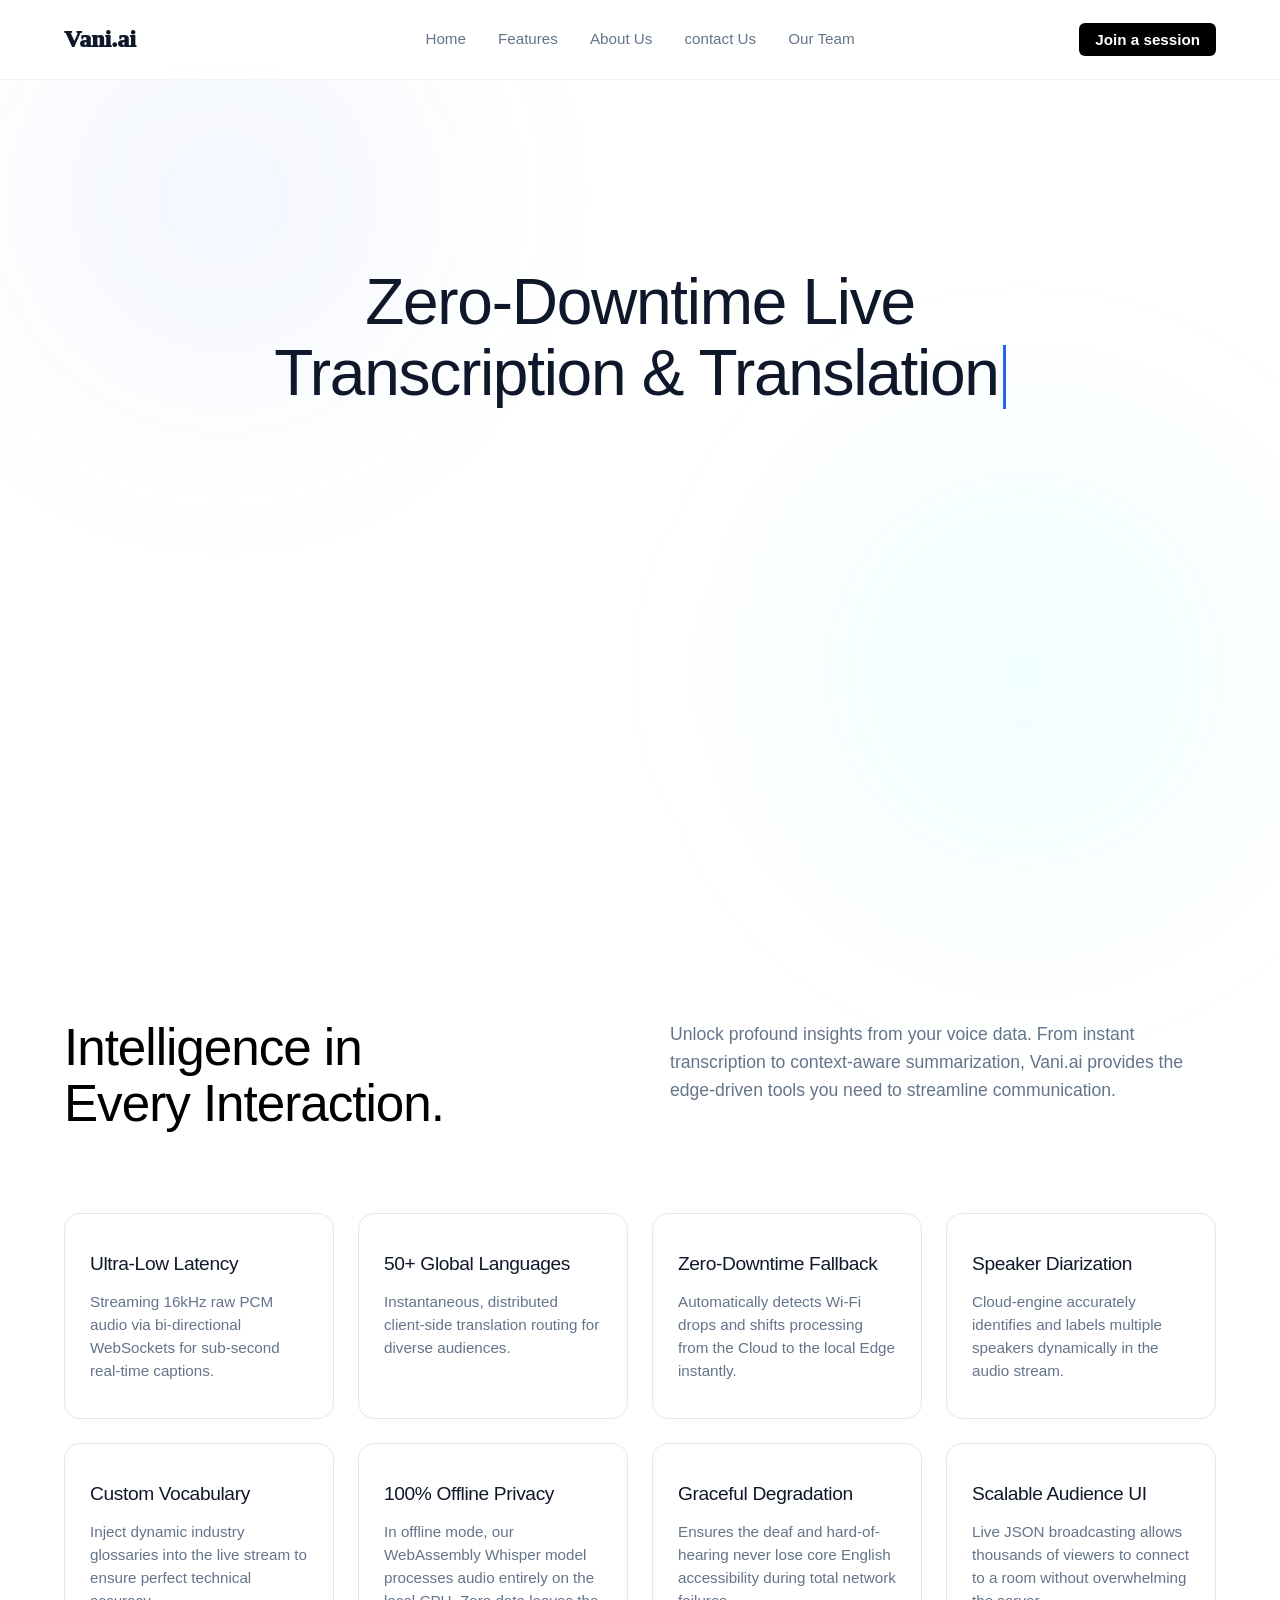
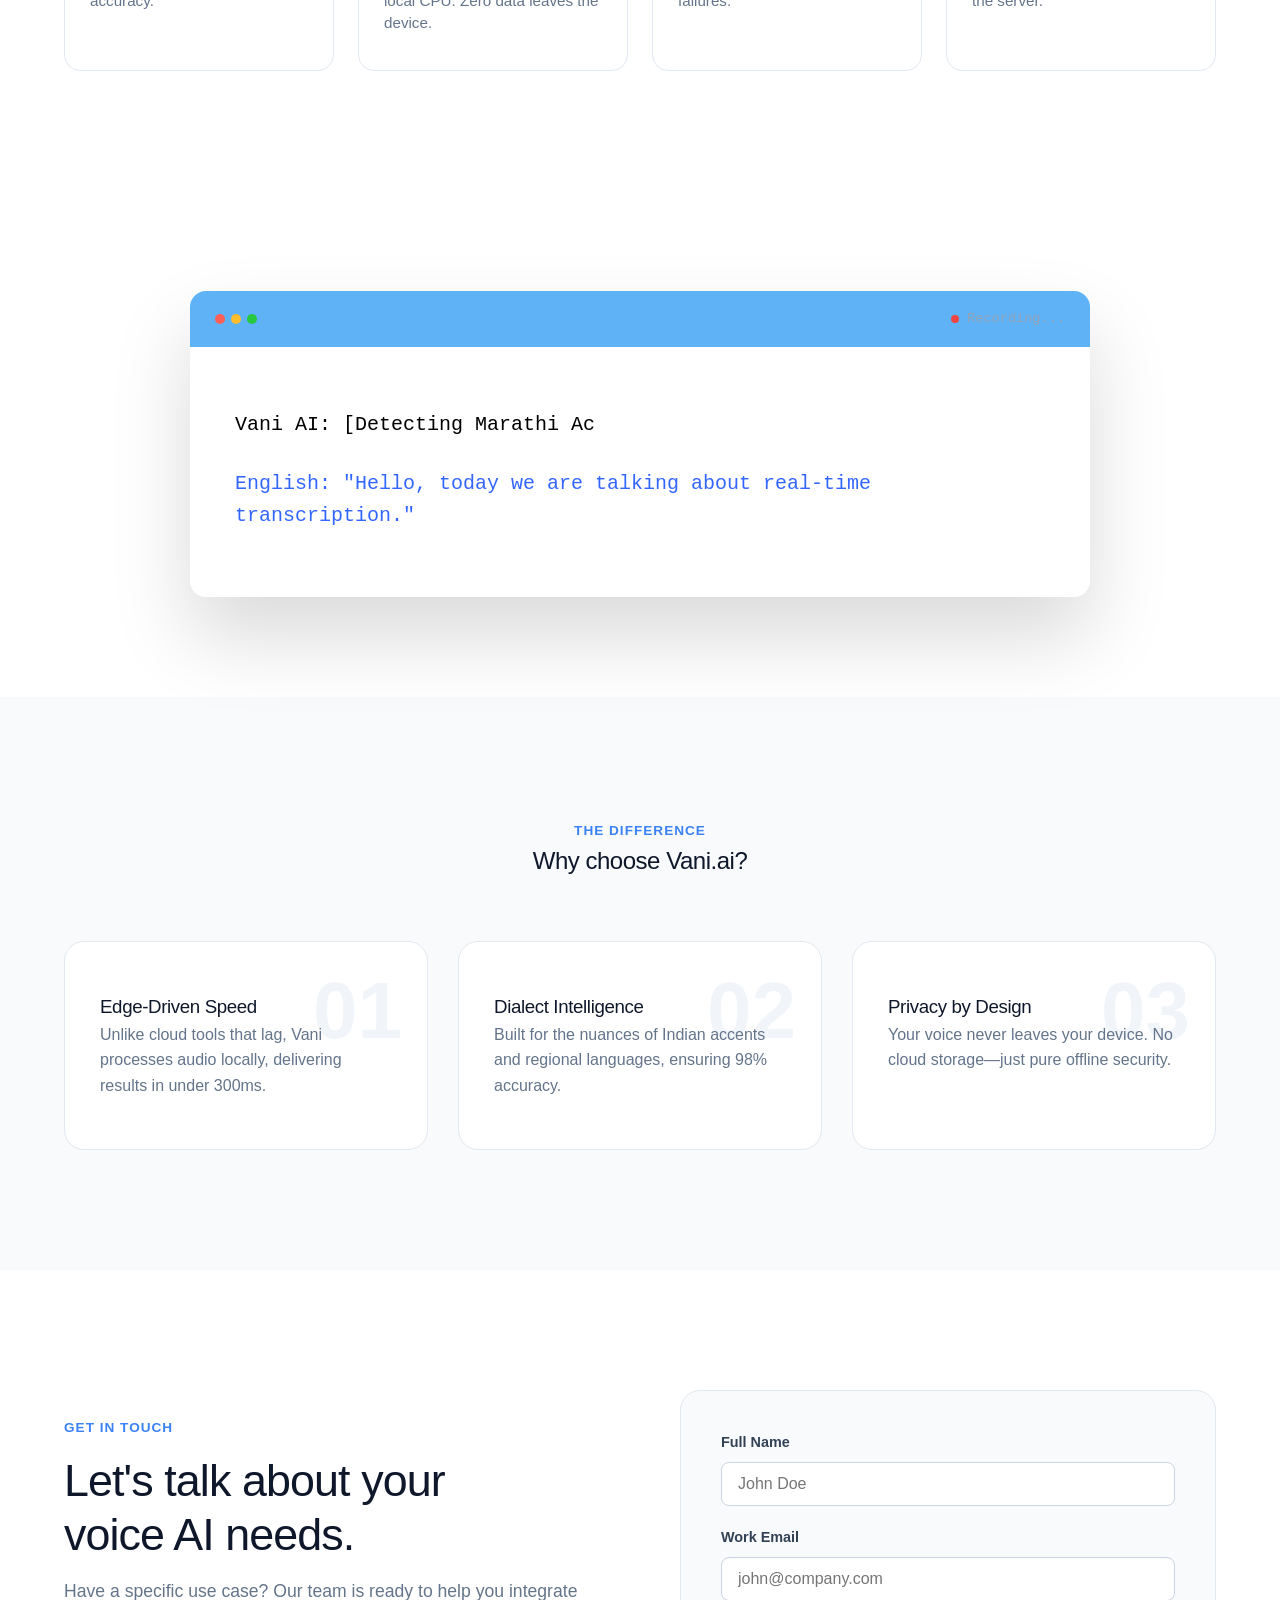
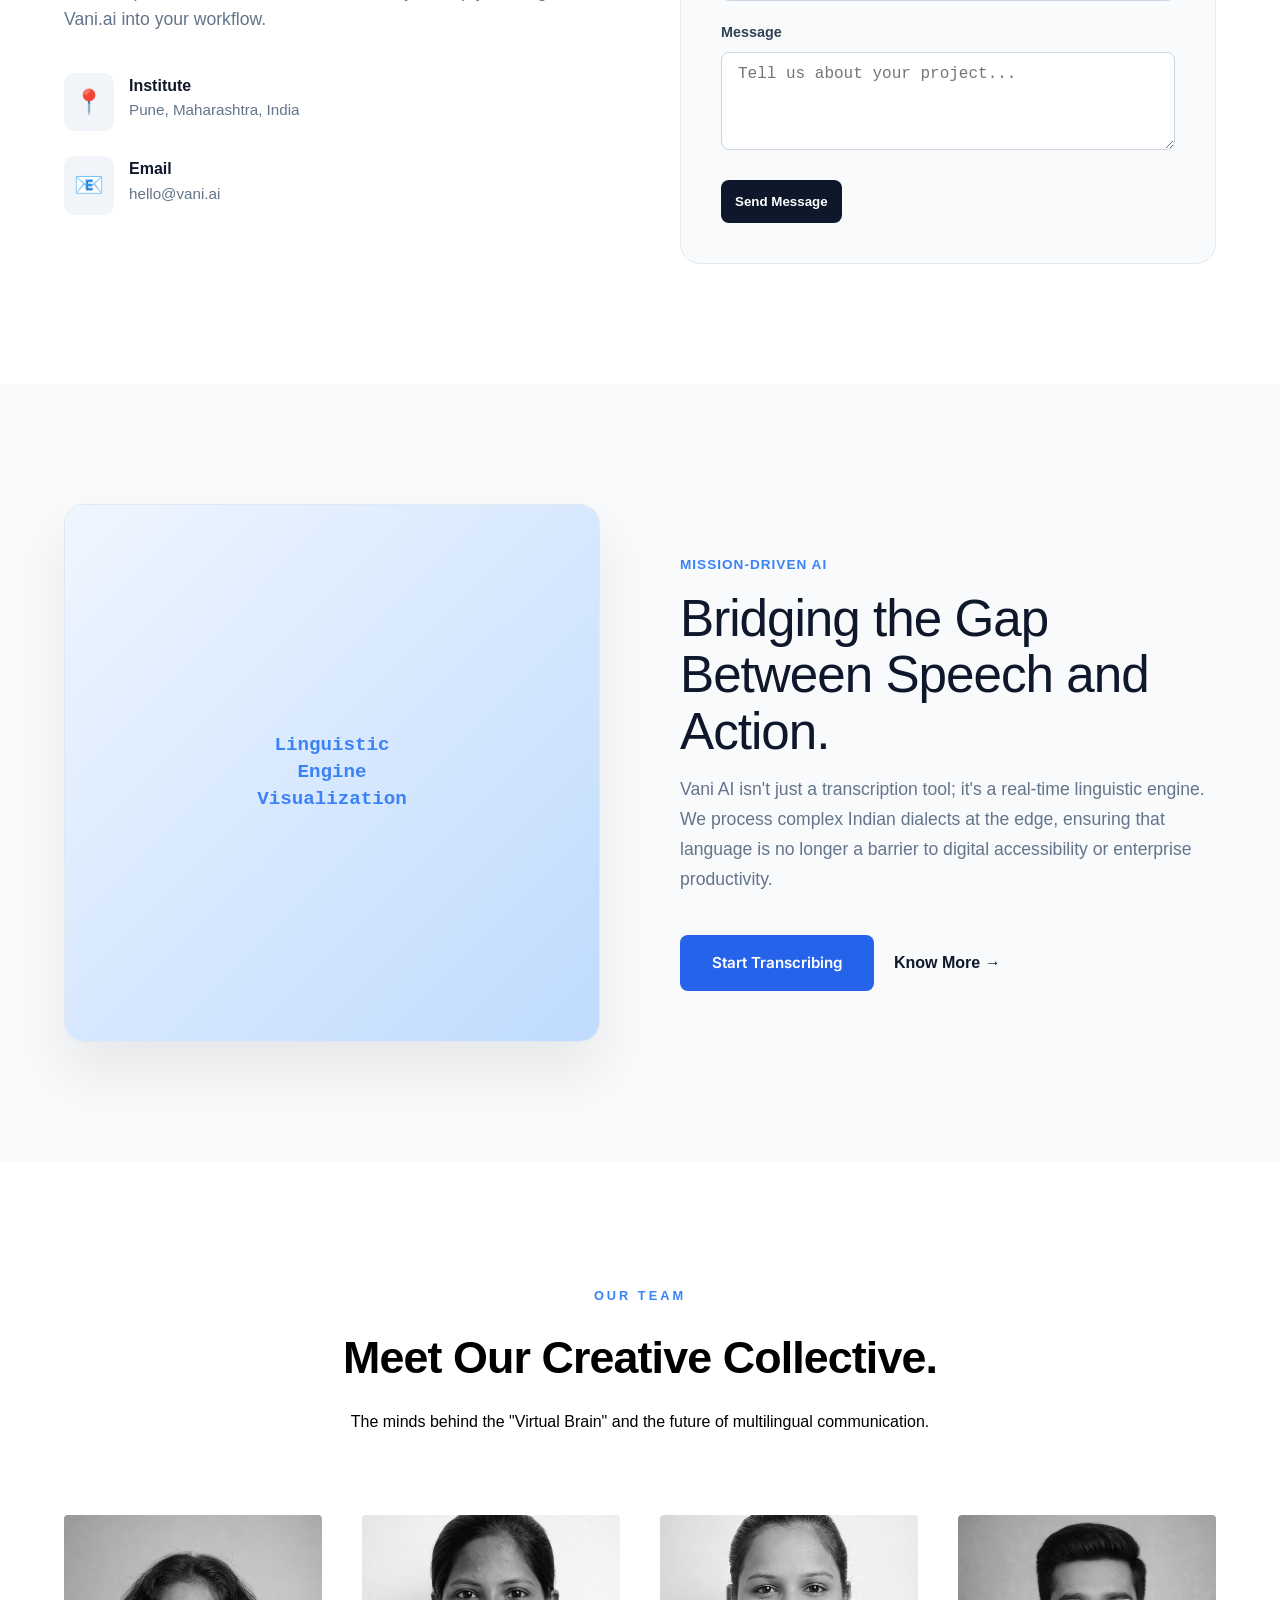
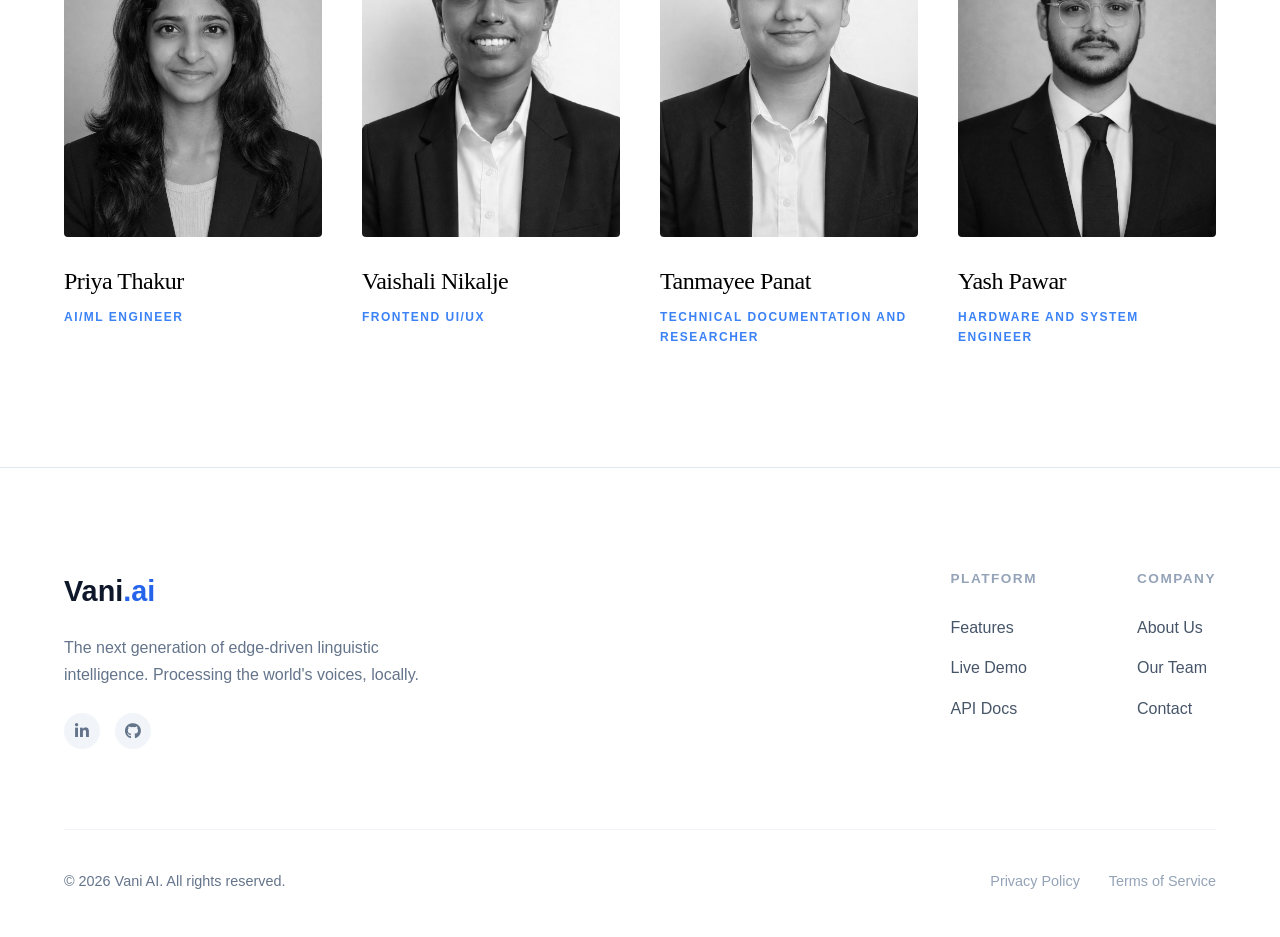
==== commit e6fabba3: "Make every button work: save/history, settings, profile, reactions, bot, contact Host page - Save (s" ====
--- a/static/index.html
+++ b/static/index.html
@@ -24,7 +24,7 @@
         </nav>
 
         <div class="nav-actions">
-            <a href="login.html" class="login-btn">Log in</a>
+            <a href="audience.html" class="login-btn">Join a session</a>
         </div>
     </header>
 
@@ -176,15 +176,15 @@
                 <form class="cu-form">
                     <div class="cu-form-group">
                         <label>Full Name</label>
-                        <input type="text" placeholder="John Doe" required>
+                        <input type="text" name="name" placeholder="John Doe" maxlength="120" required>
                     </div>
                     <div class="cu-form-group">
                         <label>Work Email</label>
-                        <input type="email" placeholder="john@company.com" required>
+                        <input type="email" name="email" placeholder="john@company.com" maxlength="200" required>
                     </div>
                     <div class="cu-form-group">
                         <label>Message</label>
-                        <textarea rows="4" placeholder="Tell us about your project..." required></textarea>
+                        <textarea name="message" rows="4" placeholder="Tell us about your project..." maxlength="4000" required></textarea>
                     </div>
                     <button type="submit" class="cu-submit-btn">Send Message</button>
                 </form>
@@ -214,7 +214,7 @@
                 
                 <div class="au-btn-group">
                     <a href="presenter.html" class="cta-btn au-primary-btn">Start Transcribing</a>
-                    <a href="#features" class="au-secondary-btn">Know More →</a>
+                    <a href="#features-section" class="au-secondary-btn">Know More →</a>
                 </div>
             </div>
 
@@ -234,9 +234,8 @@
                 <div class="member-image">
                     <img src="/static/assets/Priya_Thakur.jpeg" alt="Team Member">
                     <div class="social-overlay">
-                        <a href="#"><i class="fab fa-linkedin-in"></i></a>
-                        <a href="#"><i class="fab fa-github"></i></a>
-                        <a href="#"><i class="fab fa-twitter"></i></a>
+                        <a href="https://www.linkedin.com/in/priya-thakur-8701a1272" target="_blank" rel="noopener noreferrer" aria-label="Priya Thakur on LinkedIn"><i class="fab fa-linkedin-in"></i></a>
+                        <a href="https://github.com/Priya-1800" target="_blank" rel="noopener noreferrer" aria-label="Priya Thakur on GitHub"><i class="fab fa-github"></i></a>
                     </div>
                 </div>
                 <div class="member-info">
@@ -249,9 +248,7 @@
                 <div class="member-image">
                     <img src="/static/assets/Vaishali_Nikalje.png" alt="Team Member">
                     <div class="social-overlay">
-                        <a href="#"><i class="fab fa-linkedin-in"></i></a>
-                        <a href="#"><i class="fab fa-github"></i></a>
-                        <a href="#"><i class="fab fa-twitter"></i></a>
+                        <!-- Add this member's profile links here, e.g. <a href="https://www.linkedin.com/in/..." target="_blank" rel="noopener noreferrer"><i class="fab fa-linkedin-in"></i></a> -->
                     </div>
                 </div>
                 <div class="member-info">
@@ -264,9 +261,7 @@
                 <div class="member-image">
                     <img src="/static/assets/Tanmayee_Panat.png" alt="Team Member">
                     <div class="social-overlay">
-                        <a href="#"><i class="fab fa-linkedin-in"></i></a>
-                        <a href="#"><i class="fab fa-github"></i></a>
-                        <a href="#"><i class="fab fa-twitter"></i></a>
+                        <!-- Add this member's profile links here, e.g. <a href="https://www.linkedin.com/in/..." target="_blank" rel="noopener noreferrer"><i class="fab fa-linkedin-in"></i></a> -->
                     </div>
                 </div>
                 <div class="member-info">
@@ -279,9 +274,7 @@
                 <div class="member-image">
                     <img src="/static/assets/Yash_Pawar.png" alt="Team Member">
                     <div class="social-overlay">
-                        <a href="#"><i class="fab fa-linkedin-in"></i></a>
-                        <a href="#"><i class="fab fa-github"></i></a>
-                        <a href="#"><i class="fab fa-twitter"></i></a>
+                        <!-- Add this member's profile links here, e.g. <a href="https://www.linkedin.com/in/..." target="_blank" rel="noopener noreferrer"><i class="fab fa-linkedin-in"></i></a> -->
                     </div>
                 </div>
                 <div class="member-info">
@@ -299,9 +292,8 @@
                 <a href="#" class="ft-logo-dark">Vani<span>.ai</span></a>
                 <p>The next generation of edge-driven linguistic intelligence. Processing the world's voices, locally.</p>
                 <div class="ft-social-links">
-                    <a href="#"><i class="fab fa-linkedin-in"></i></a>
-                    <a href="#"><i class="fab fa-twitter"></i></a>
-                    <a href="#"><i class="fab fa-github"></i></a>
+                    <a href="https://www.linkedin.com/in/priya-thakur-8701a1272" target="_blank" rel="noopener noreferrer" aria-label="LinkedIn"><i class="fab fa-linkedin-in"></i></a>
+                    <a href="https://github.com/Priya-1800/Vani.ai" target="_blank" rel="noopener noreferrer" aria-label="Vani.ai on GitHub"><i class="fab fa-github"></i></a>
                 </div>
             </div>
 
@@ -311,7 +303,7 @@
                     <ul>
                         <li><a href="#features-section">Features</a></li>
                         <li><a href="presenter.html">Live Demo</a></li>
-                        <li><a href="#">API Docs</a></li>
+                        <li><a href="/docs" target="_blank" rel="noopener">API Docs</a></li>
                     </ul>
                 </div>
                 <div class="ft-nav-group">
@@ -328,8 +320,8 @@
         <div class="ft-bottom">
             <p>&copy; 2026 Vani AI. All rights reserved.</p>
             <div class="ft-legal">
-                <a href="#">Privacy Policy</a>
-                <a href="#">Terms of Service</a>
+                <a href="/legal.html#privacy">Privacy Policy</a>
+                <a href="/legal.html#terms">Terms of Service</a>
             </div>
         </div>
     </div>
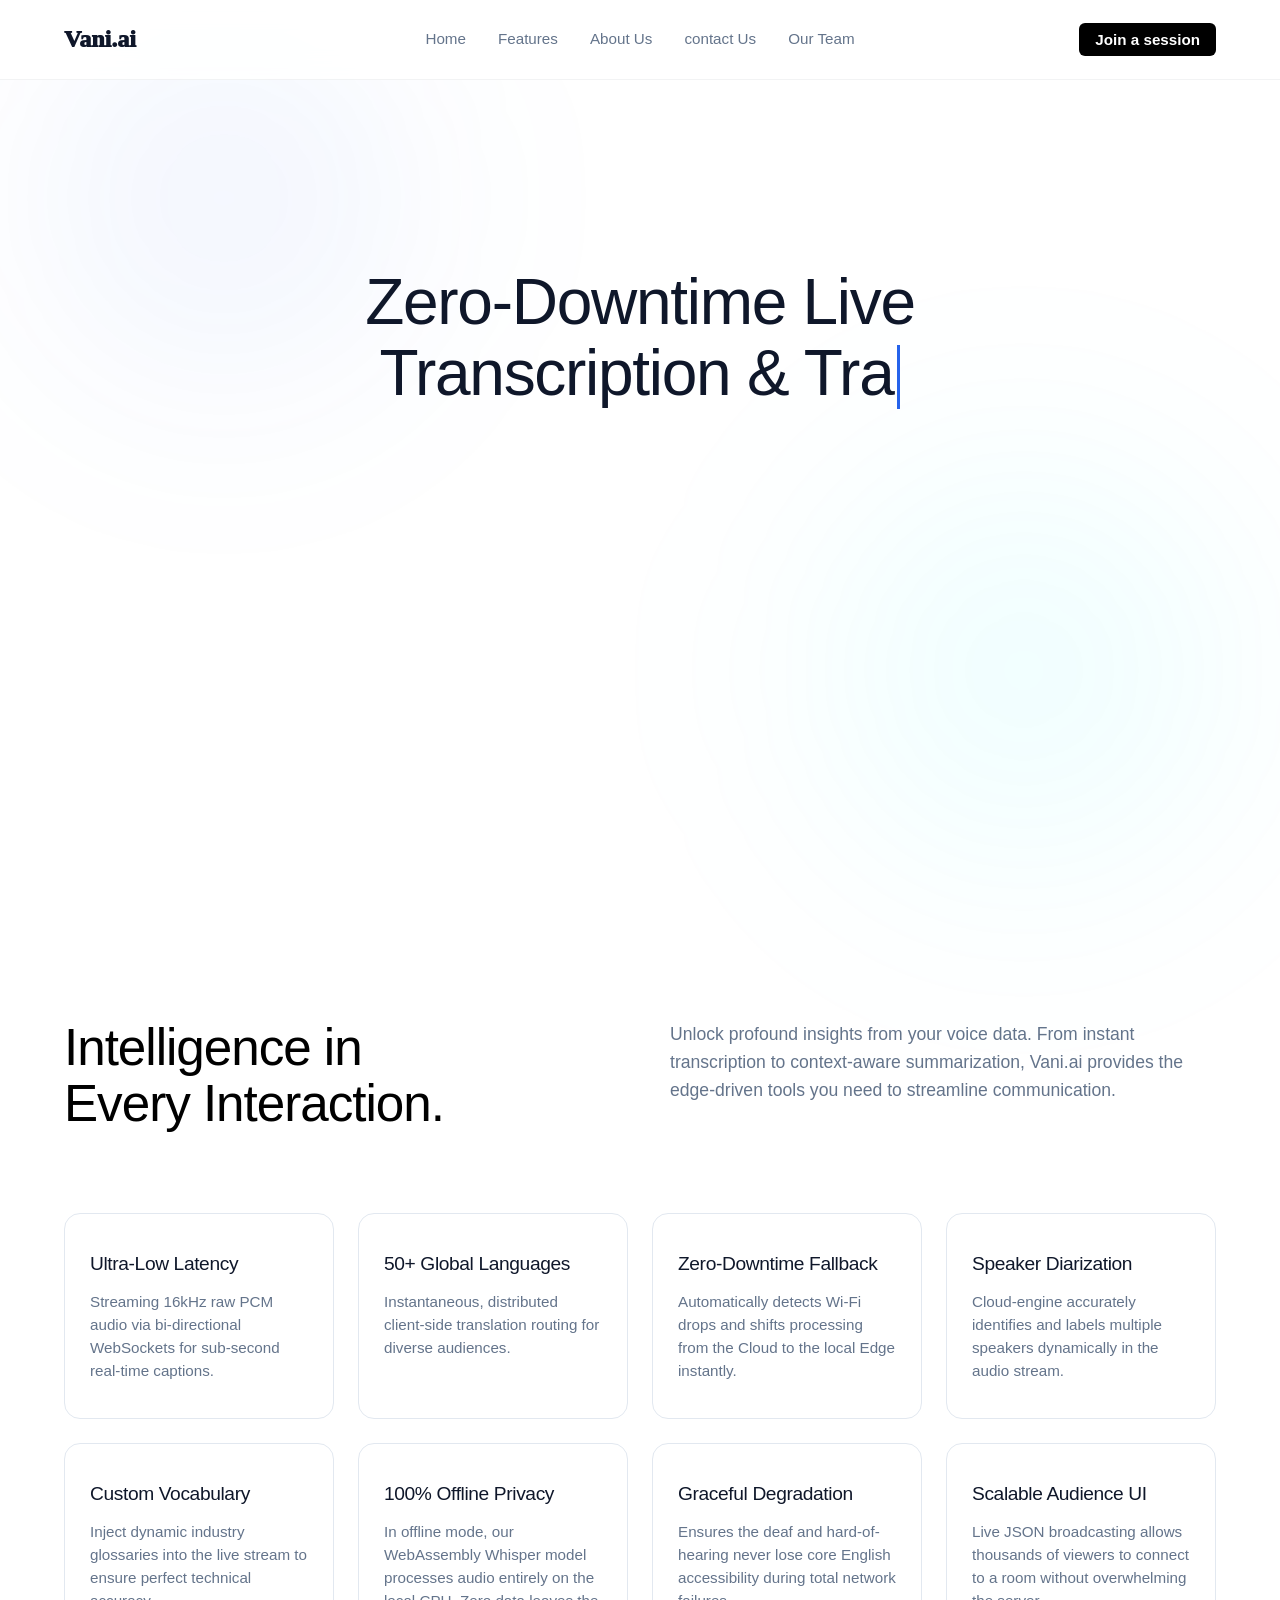
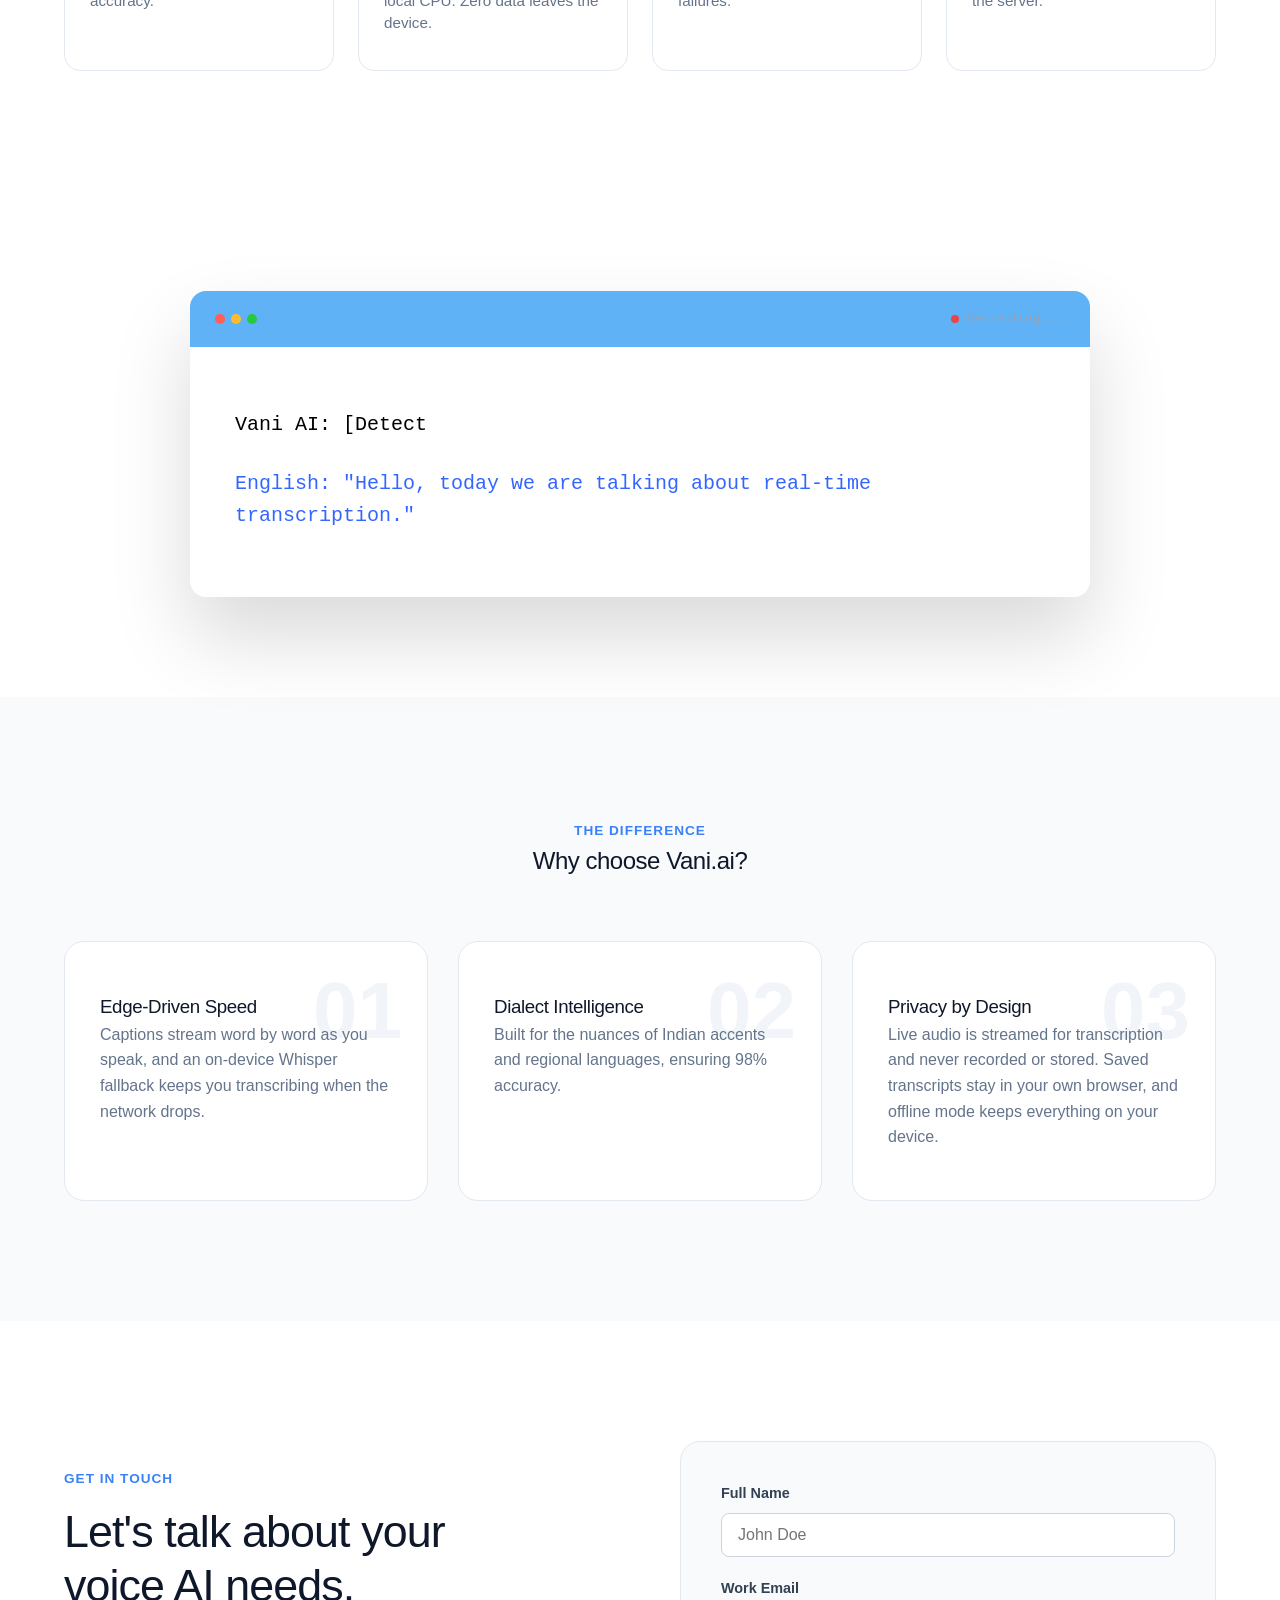
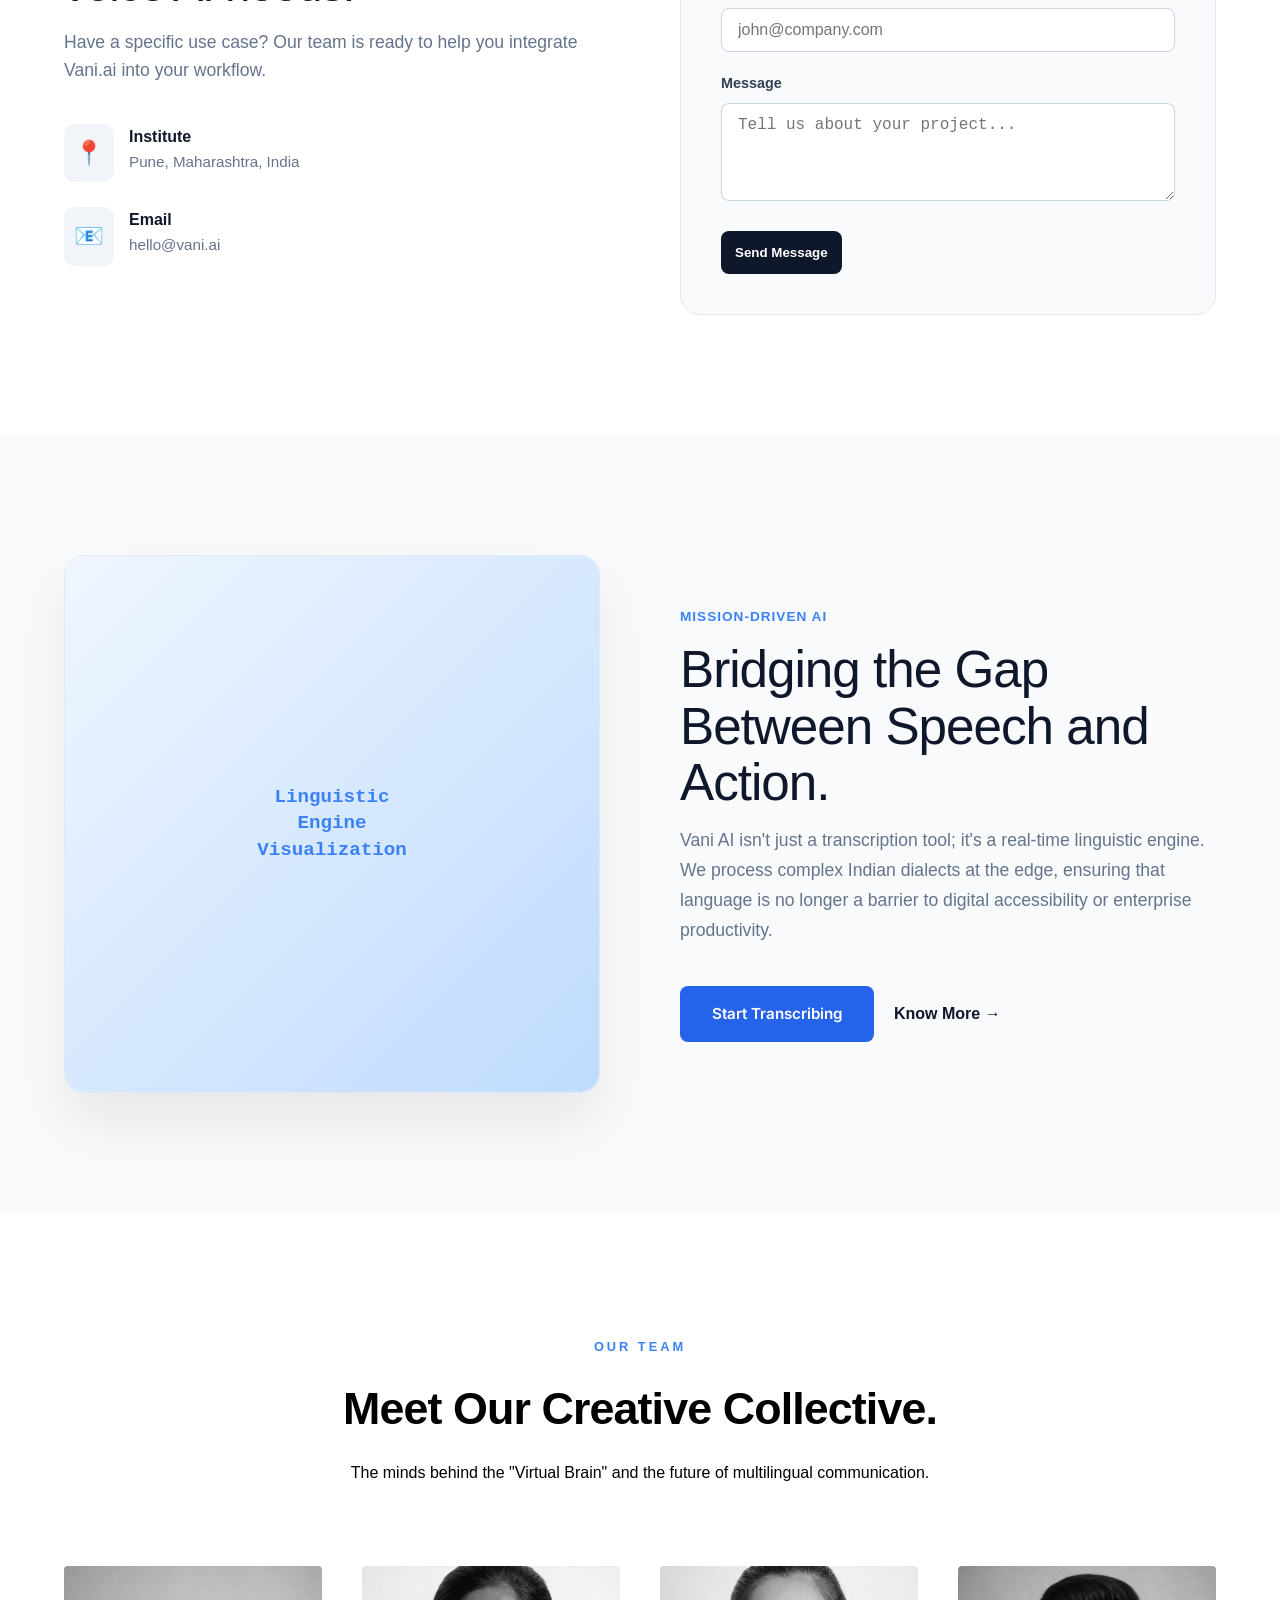
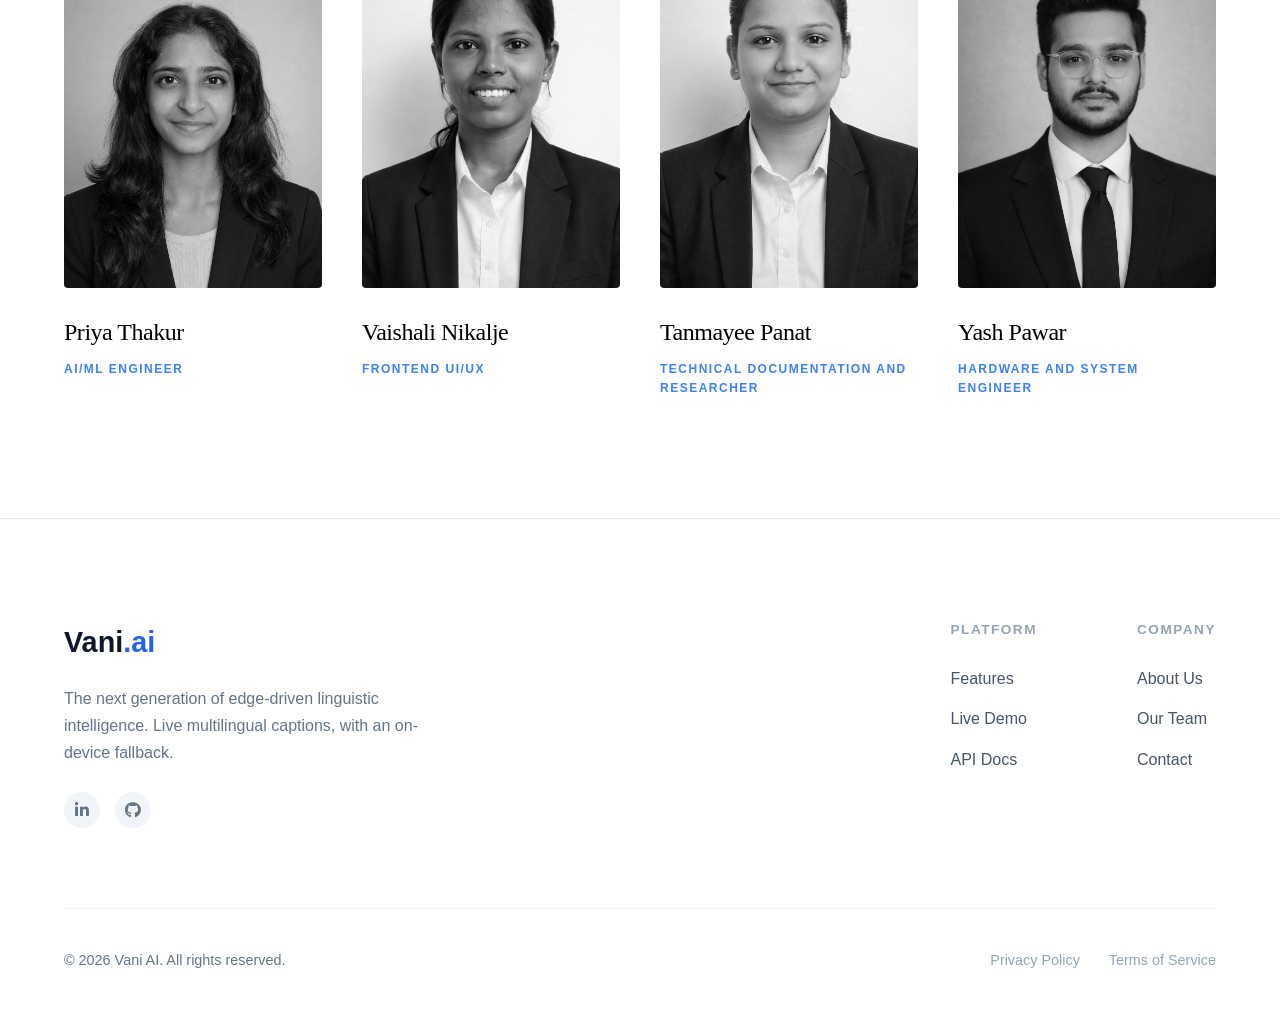
==== commit 9d6a4f5a: "Reword privacy/locality claims on the home page; remove the summary patch file - "Your voice never l" ====
--- a/static/index.html
+++ b/static/index.html
@@ -128,7 +128,7 @@
             <div class="wv-feature-card">
                 <div class="wv-card-num">01</div>
                 <h3>Edge-Driven Speed</h3>
-                <p>Unlike cloud tools that lag, Vani processes audio locally, delivering results in under 300ms.</p>
+                <p>Captions stream word by word as you speak, and an on-device Whisper fallback keeps you transcribing when the network drops.</p>
             </div>
 
             <div class="wv-feature-card">
@@ -140,7 +140,7 @@
             <div class="wv-feature-card">
                 <div class="wv-card-num">03</div>
                 <h3>Privacy by Design</h3>
-                <p>Your voice never leaves your device. No cloud storage—just pure offline security.</p>
+                <p>Live audio is streamed for transcription and never recorded or stored. Saved transcripts stay in your own browser, and offline mode keeps everything on your device.</p>
             </div>
         </div>
     </div>
@@ -290,7 +290,7 @@
         <div class="ft-top">
             <div class="ft-brand">
                 <a href="#" class="ft-logo-dark">Vani<span>.ai</span></a>
-                <p>The next generation of edge-driven linguistic intelligence. Processing the world's voices, locally.</p>
+                <p>The next generation of edge-driven linguistic intelligence. Live multilingual captions, with an on-device fallback.</p>
                 <div class="ft-social-links">
                     <a href="https://www.linkedin.com/in/priya-thakur-8701a1272" target="_blank" rel="noopener noreferrer" aria-label="LinkedIn"><i class="fab fa-linkedin-in"></i></a>
                     <a href="https://github.com/Priya-1800/Vani.ai" target="_blank" rel="noopener noreferrer" aria-label="Vani.ai on GitHub"><i class="fab fa-github"></i></a>
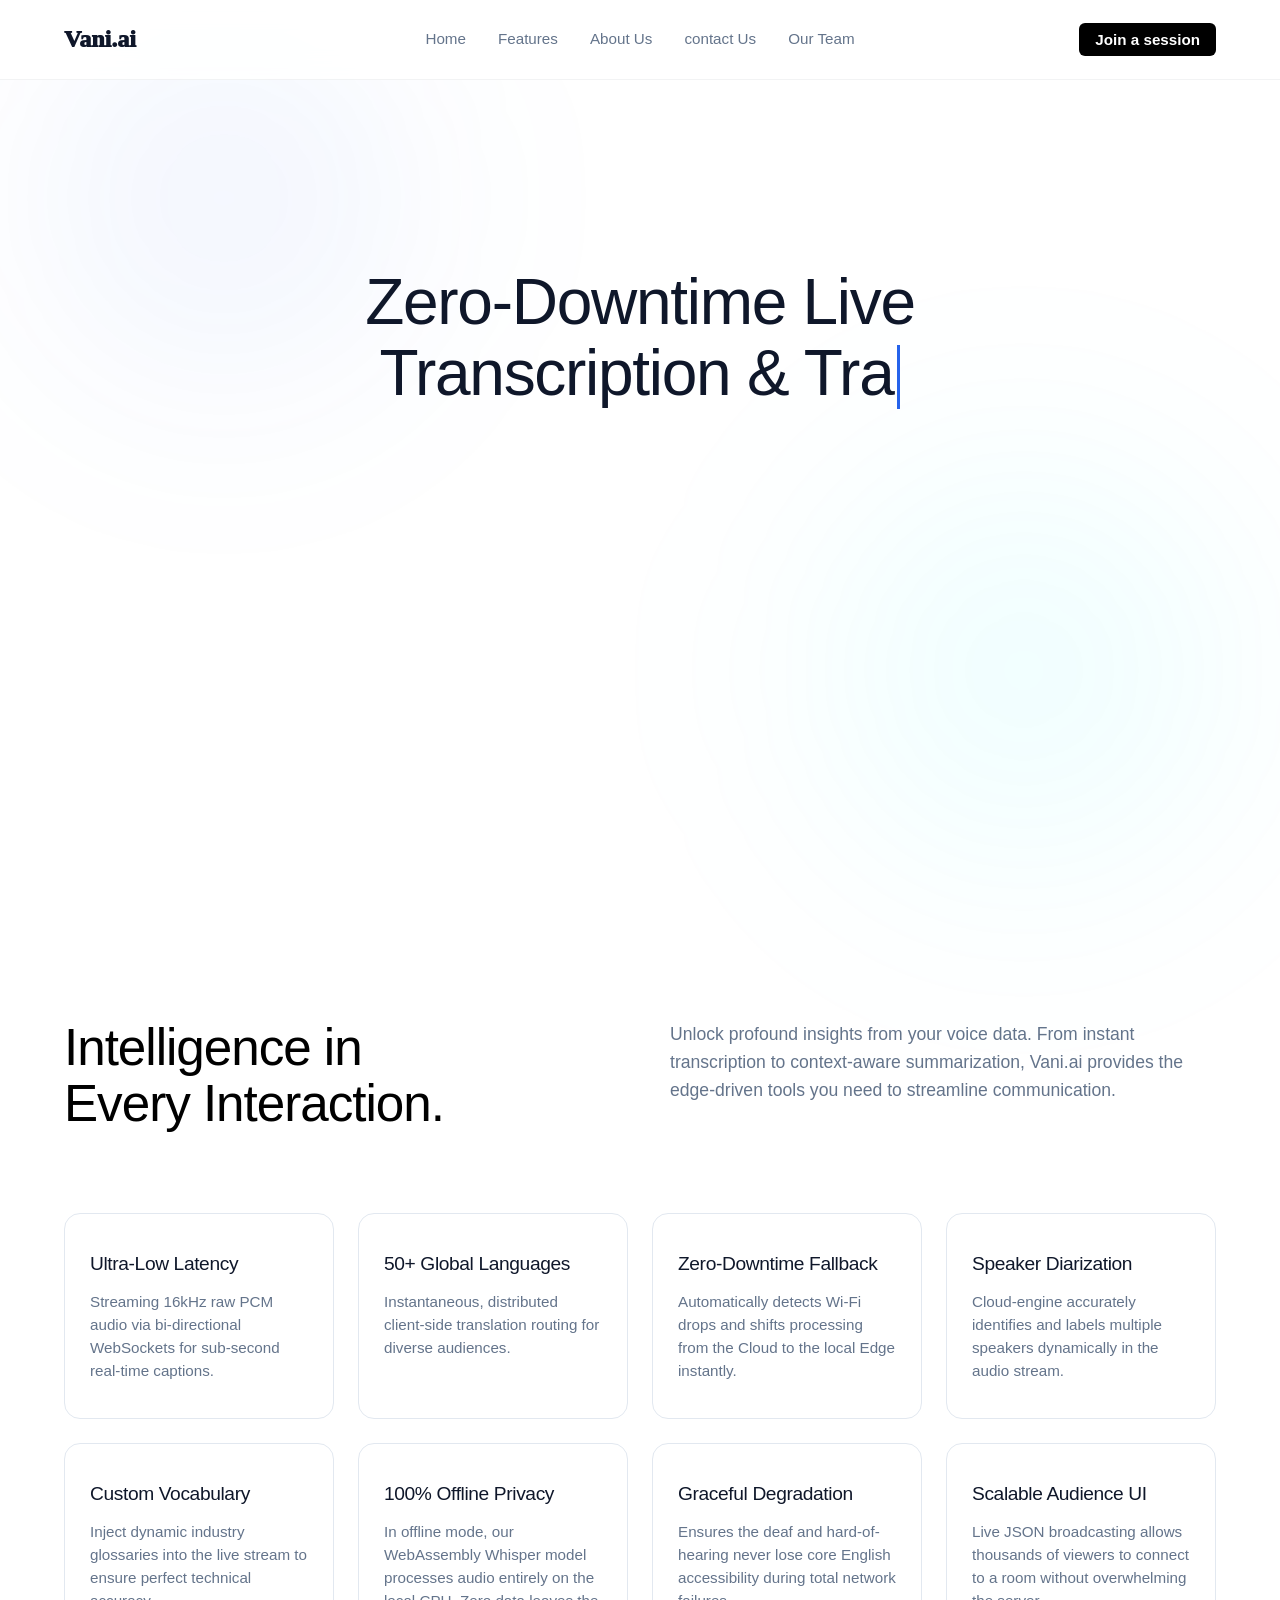
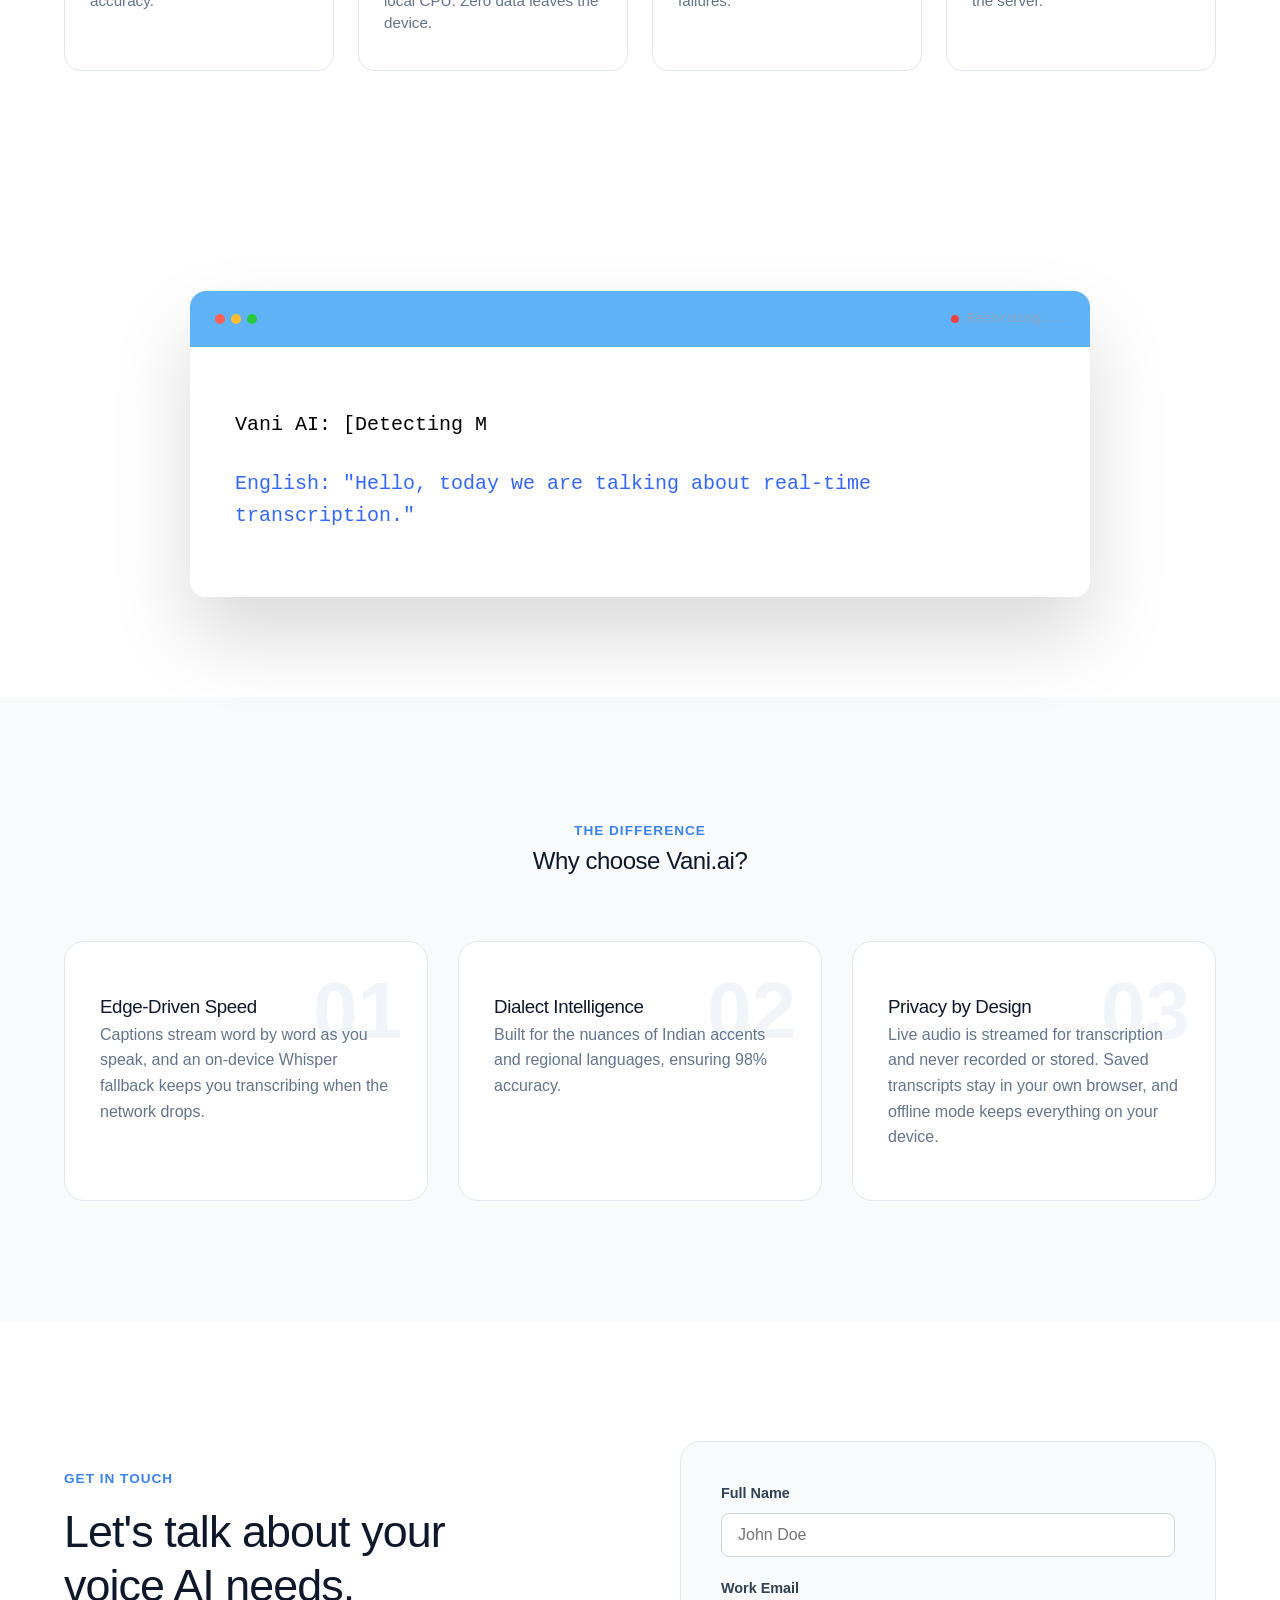
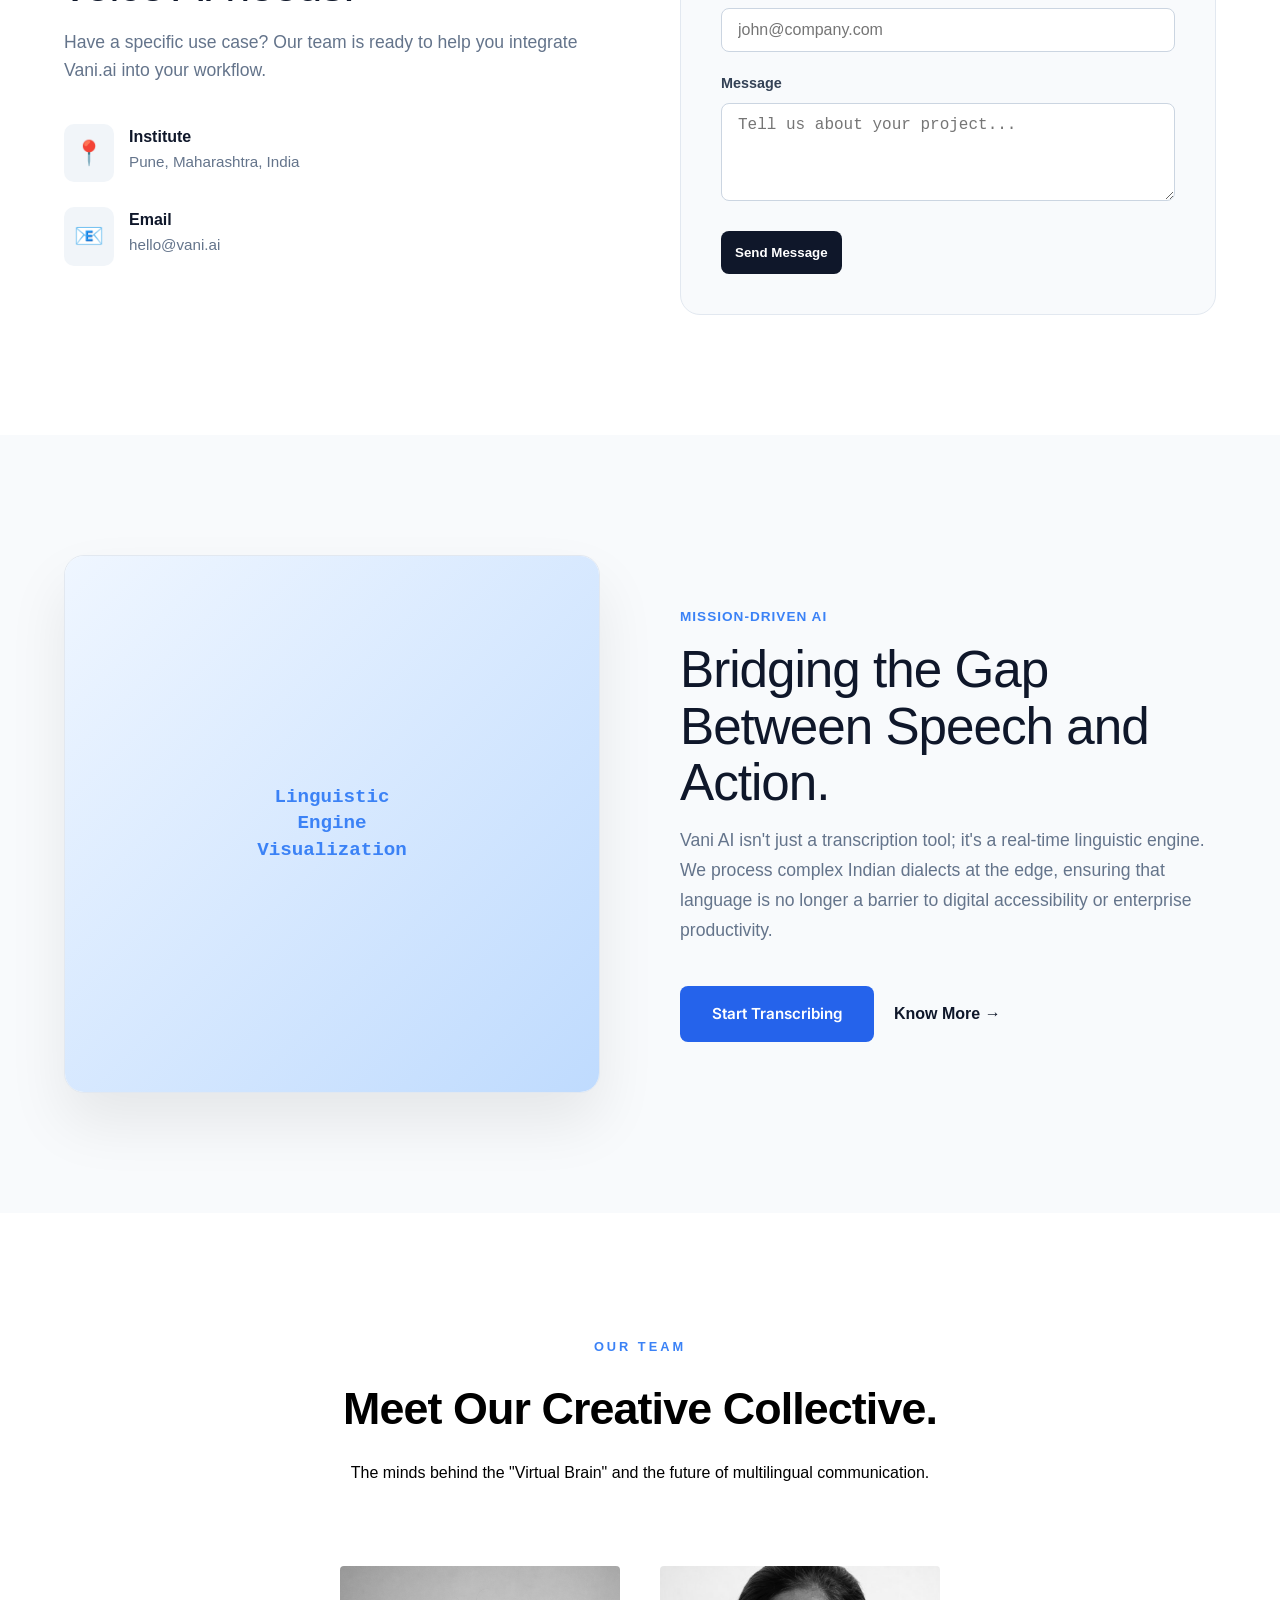
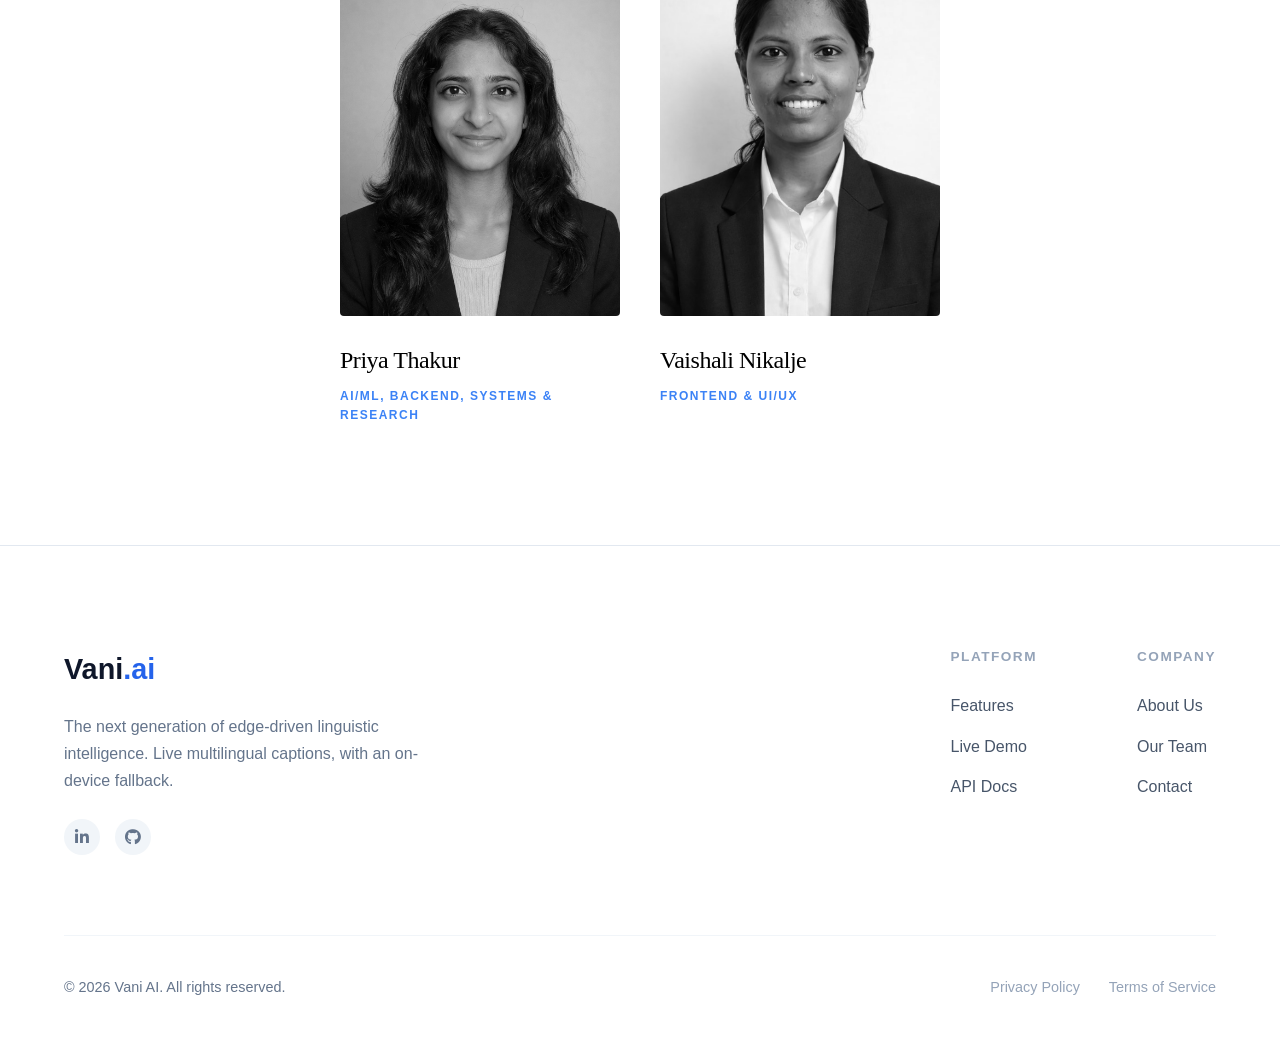
==== commit cdbcdab2: "Team section: Priya and Vaishali only, add Vaishali's LinkedIn - Remove Tanmayee Panat's and Yash Pa" ====
--- a/static/index.html
+++ b/static/index.html
@@ -232,7 +232,7 @@
         <div class="team-grid">
             <div class="team-card">
                 <div class="member-image">
-                    <img src="/static/assets/Priya_Thakur.jpeg" alt="Team Member">
+                    <img src="/static/assets/Priya_Thakur.jpeg" alt="Priya Thakur">
                     <div class="social-overlay">
                         <a href="https://www.linkedin.com/in/priya-thakur-8701a1272" target="_blank" rel="noopener noreferrer" aria-label="Priya Thakur on LinkedIn"><i class="fab fa-linkedin-in"></i></a>
                         <a href="https://github.com/Priya-1800" target="_blank" rel="noopener noreferrer" aria-label="Priya Thakur on GitHub"><i class="fab fa-github"></i></a>
@@ -240,46 +240,20 @@
                 </div>
                 <div class="member-info">
                     <h3>Priya Thakur</h3>
-                    <p>AI/ML Engineer</p>
+                    <p>AI/ML, Backend, Systems &amp; Research</p>
                 </div>
             </div>
 
             <div class="team-card">
                 <div class="member-image">
-                    <img src="/static/assets/Vaishali_Nikalje.png" alt="Team Member">
+                    <img src="/static/assets/Vaishali_Nikalje.png" alt="Vaishali Nikalje">
                     <div class="social-overlay">
-                        <!-- Add this member's profile links here, e.g. <a href="https://www.linkedin.com/in/..." target="_blank" rel="noopener noreferrer"><i class="fab fa-linkedin-in"></i></a> -->
+                        <a href="https://www.linkedin.com/in/vaishali-nikalje-445887348/" target="_blank" rel="noopener noreferrer" aria-label="Vaishali Nikalje on LinkedIn"><i class="fab fa-linkedin-in"></i></a>
                     </div>
                 </div>
                 <div class="member-info">
                     <h3>Vaishali Nikalje</h3>
-                    <p>Frontend UI/UX</p>
-                </div>
-            </div>
-
-            <div class="team-card">
-                <div class="member-image">
-                    <img src="/static/assets/Tanmayee_Panat.png" alt="Team Member">
-                    <div class="social-overlay">
-                        <!-- Add this member's profile links here, e.g. <a href="https://www.linkedin.com/in/..." target="_blank" rel="noopener noreferrer"><i class="fab fa-linkedin-in"></i></a> -->
-                    </div>
-                </div>
-                <div class="member-info">
-                    <h3>Tanmayee Panat</h3>
-                    <p>Technical Documentation and Researcher</p>
-                </div>
-            </div>
-
-            <div class="team-card">
-                <div class="member-image">
-                    <img src="/static/assets/Yash_Pawar.png" alt="Team Member">
-                    <div class="social-overlay">
-                        <!-- Add this member's profile links here, e.g. <a href="https://www.linkedin.com/in/..." target="_blank" rel="noopener noreferrer"><i class="fab fa-linkedin-in"></i></a> -->
-                    </div>
-                </div>
-                <div class="member-info">
-                    <h3>Yash Pawar</h3>
-                    <p>Hardware and System Engineer</p>
+                    <p>Frontend &amp; UI/UX</p>
                 </div>
             </div>
         </div>
--- a/static/css/layout.css
+++ b/static/css/layout.css
@@ -338,7 +338,9 @@
 .team-grid {
     display: grid;
     /* Grid stretches to 4 columns, but stays readable on small screens */
-    grid-template-columns: repeat(auto-fit, minmax(220px, 1fr));
+    /* Cards keep a fixed width and sit centred, so two members don't stretch full-width */
+    grid-template-columns: repeat(auto-fit, minmax(220px, 280px));
+    justify-content: center;
     gap: 40px;
 }
 
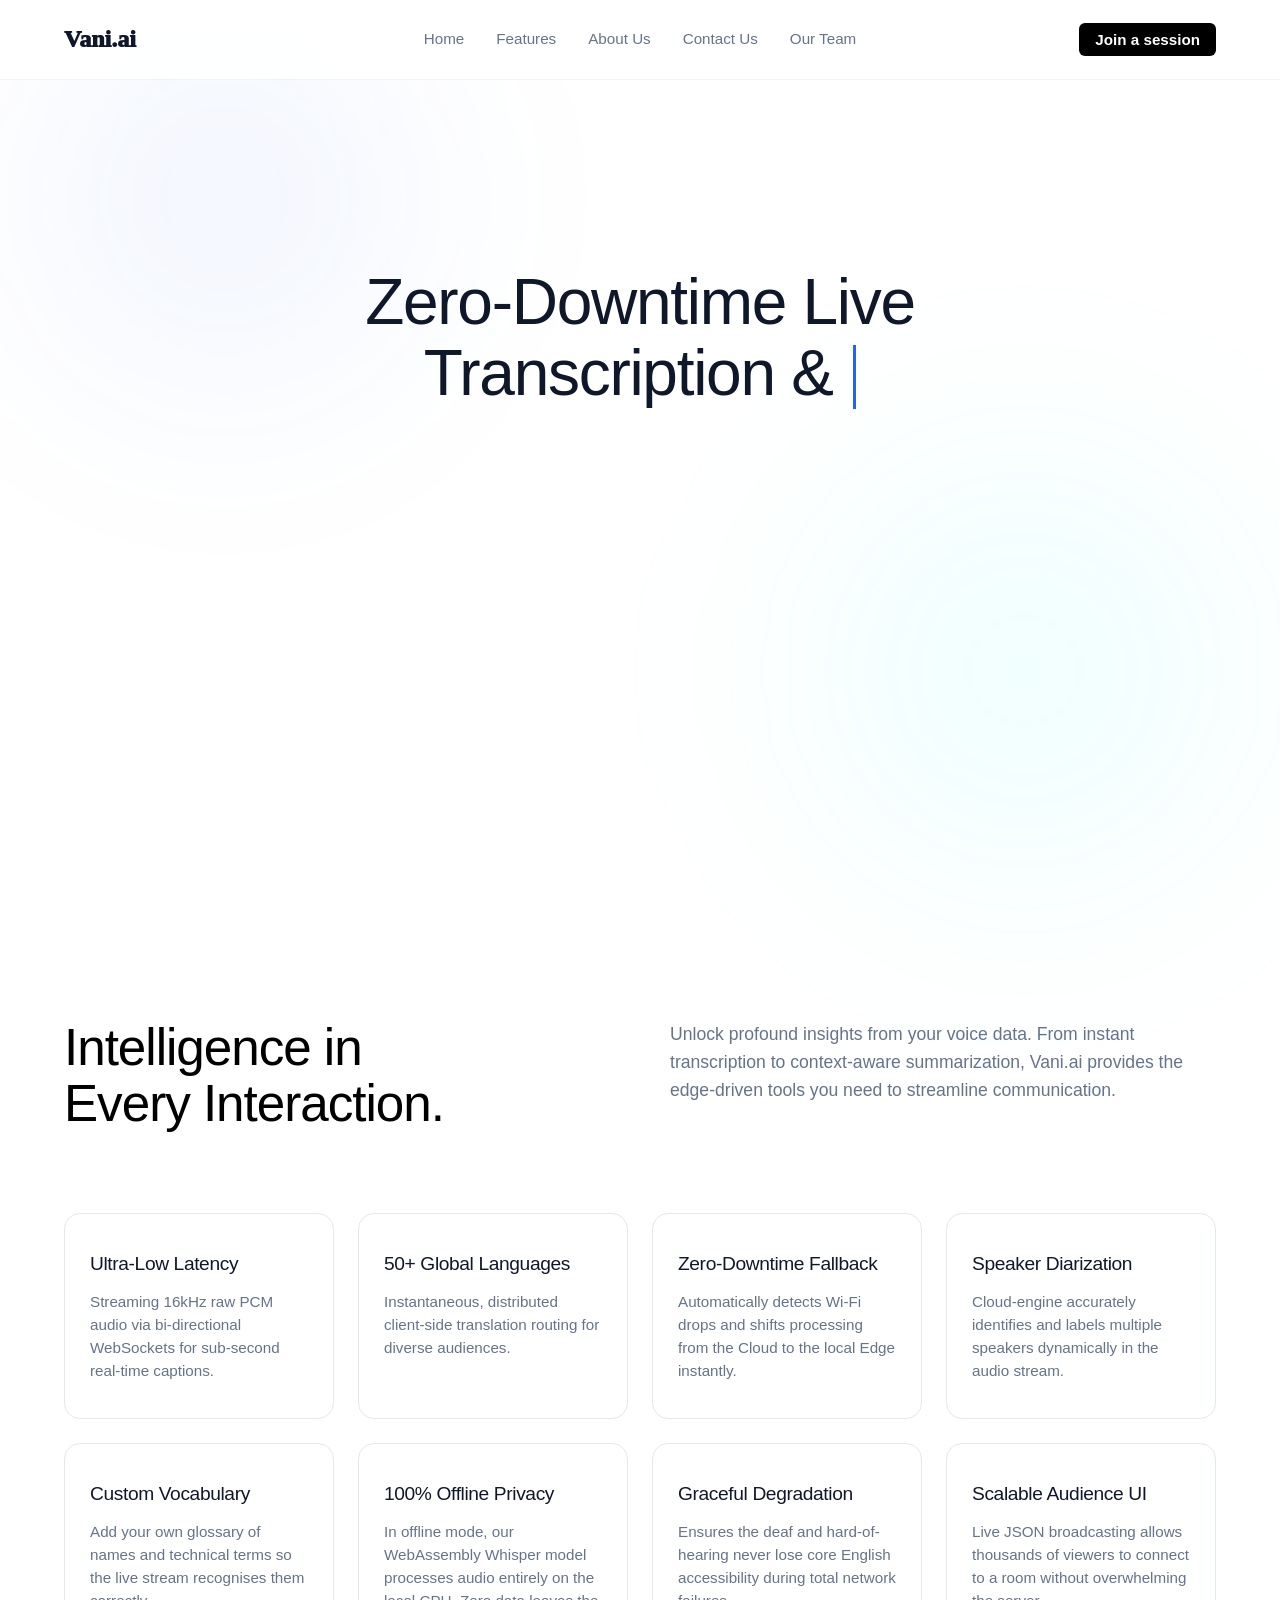
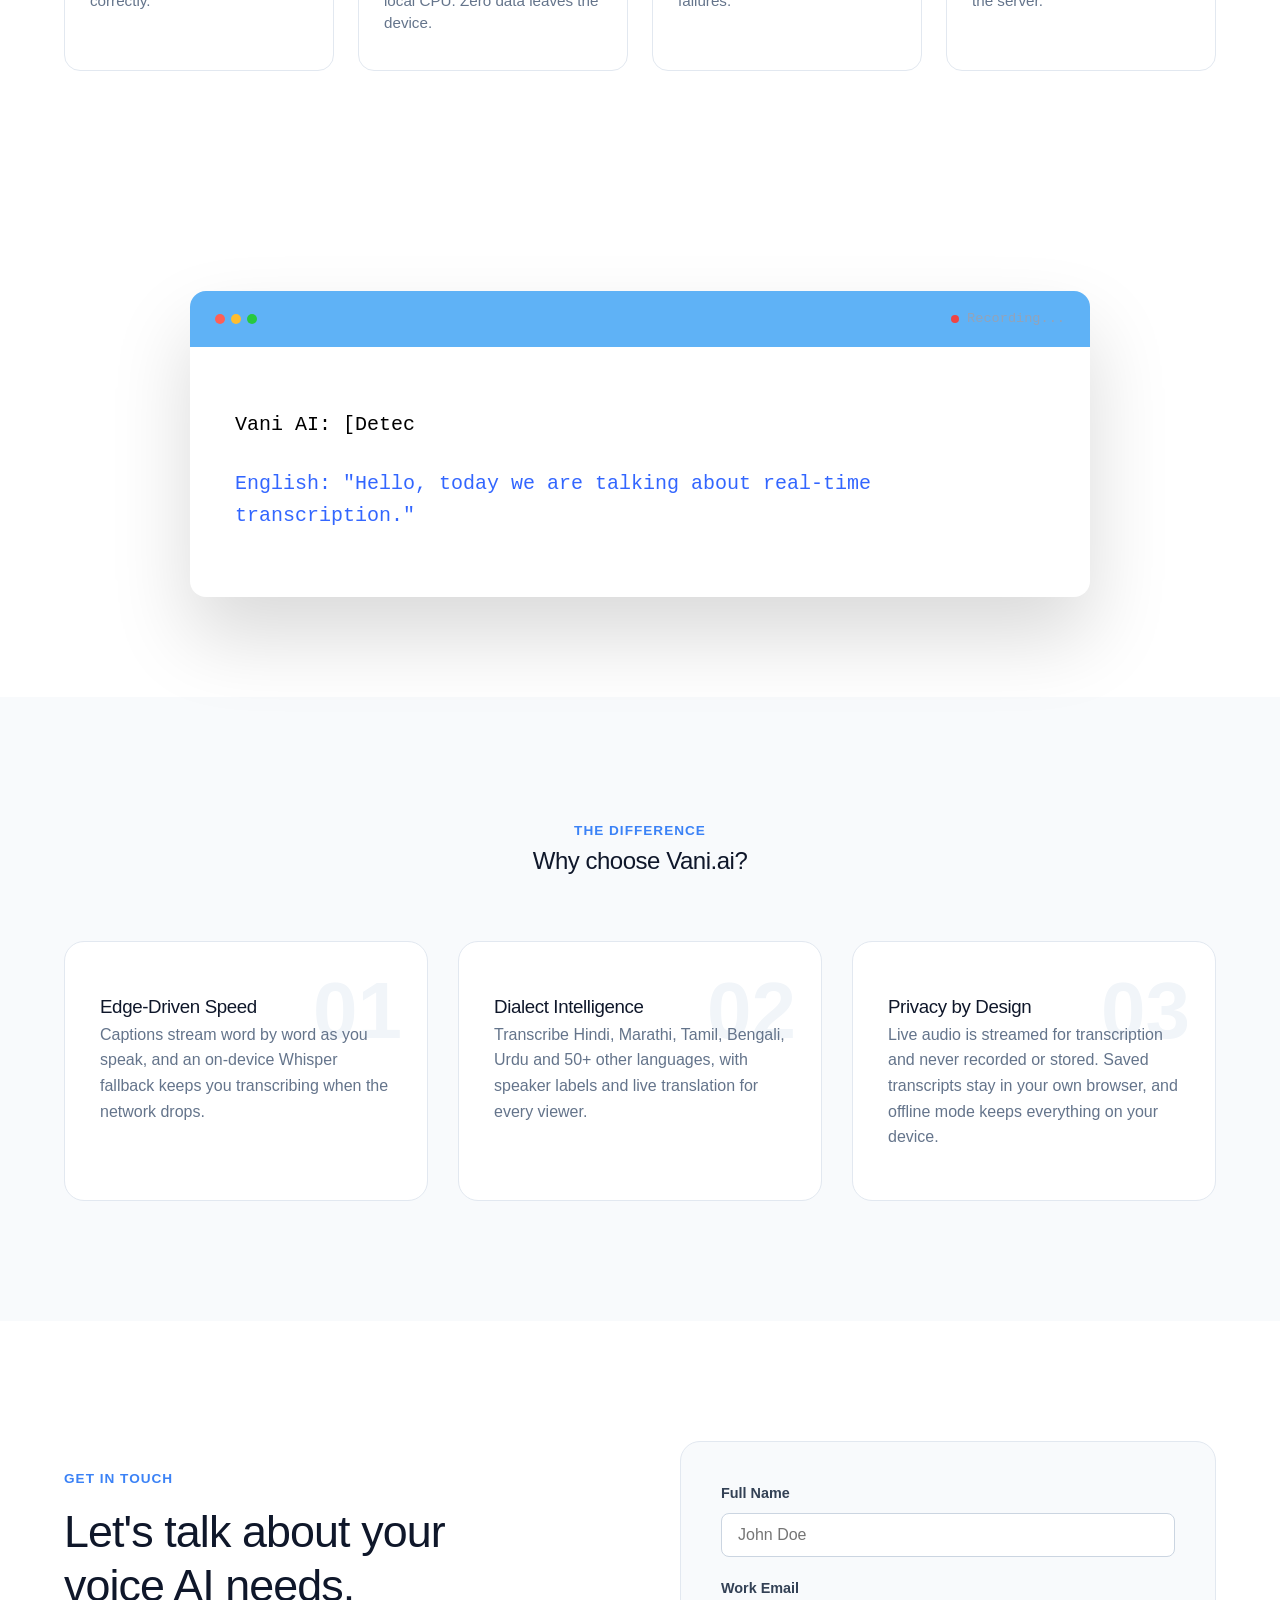
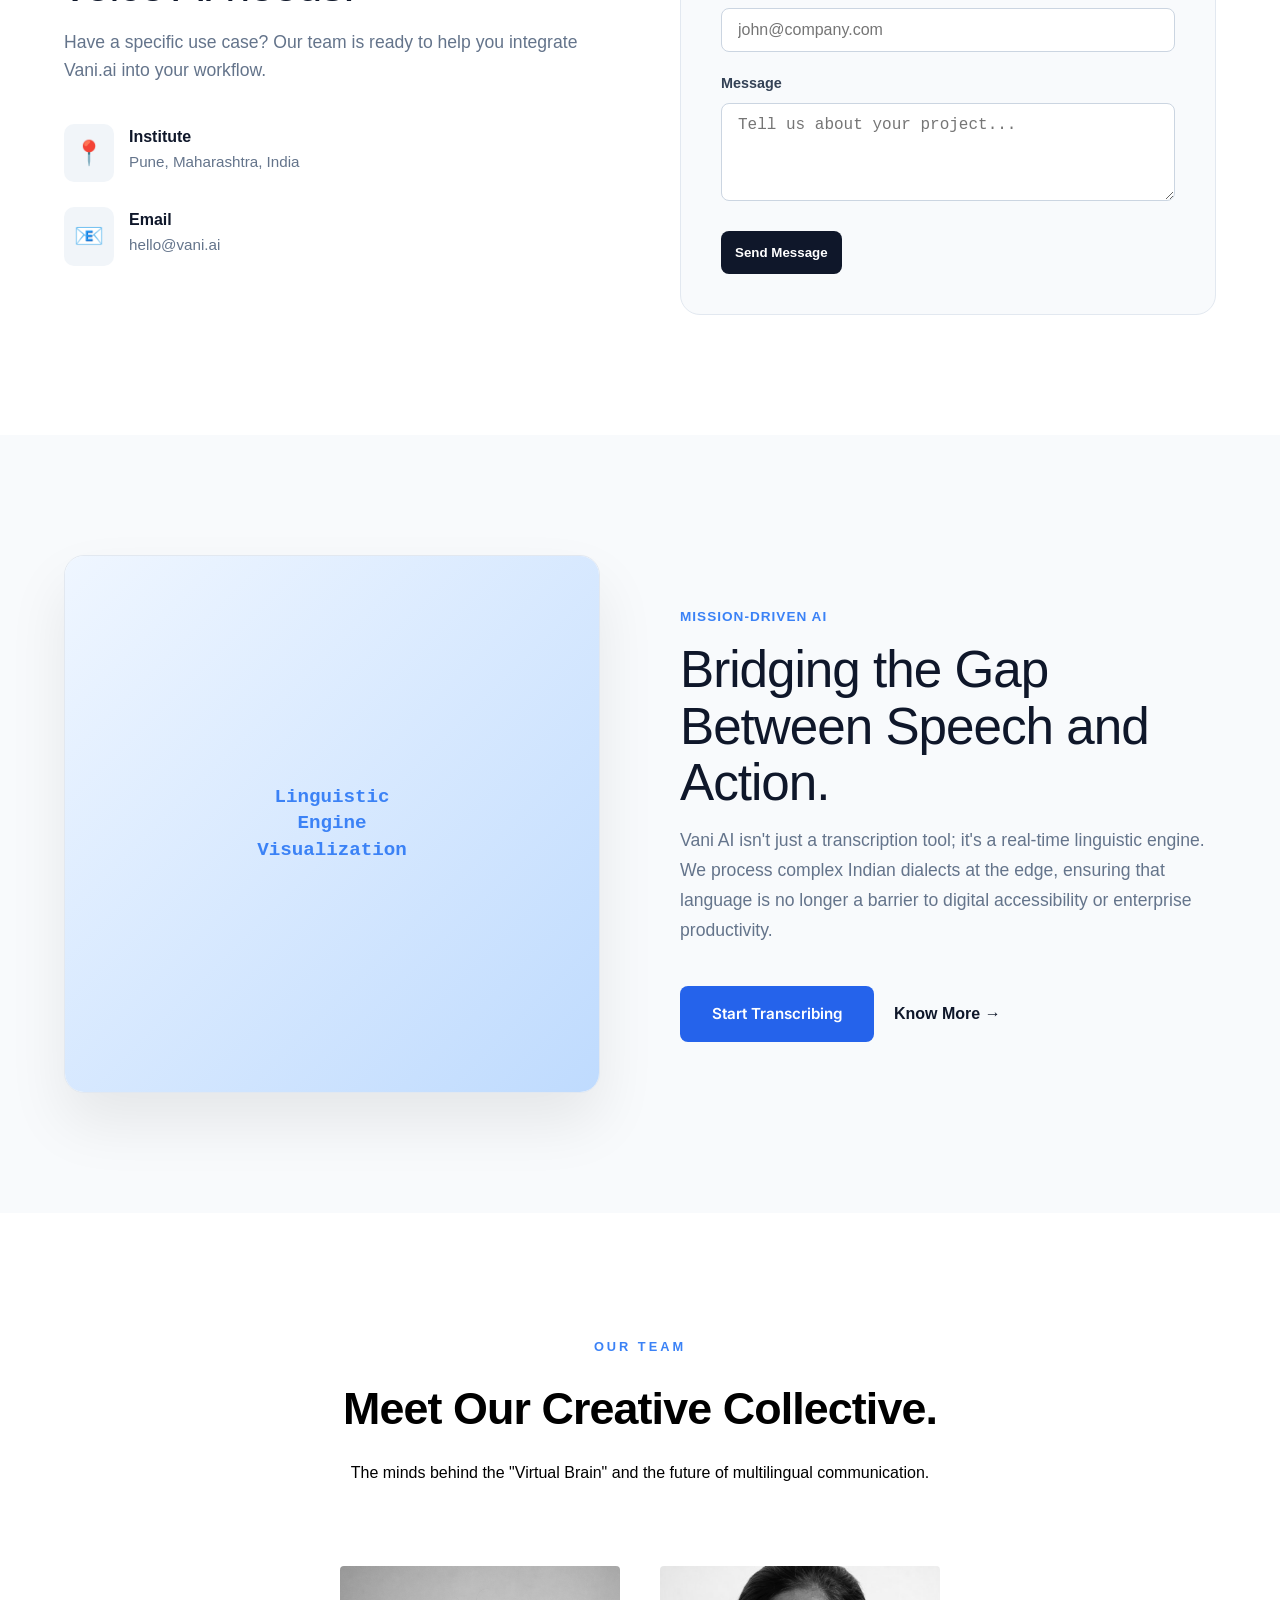
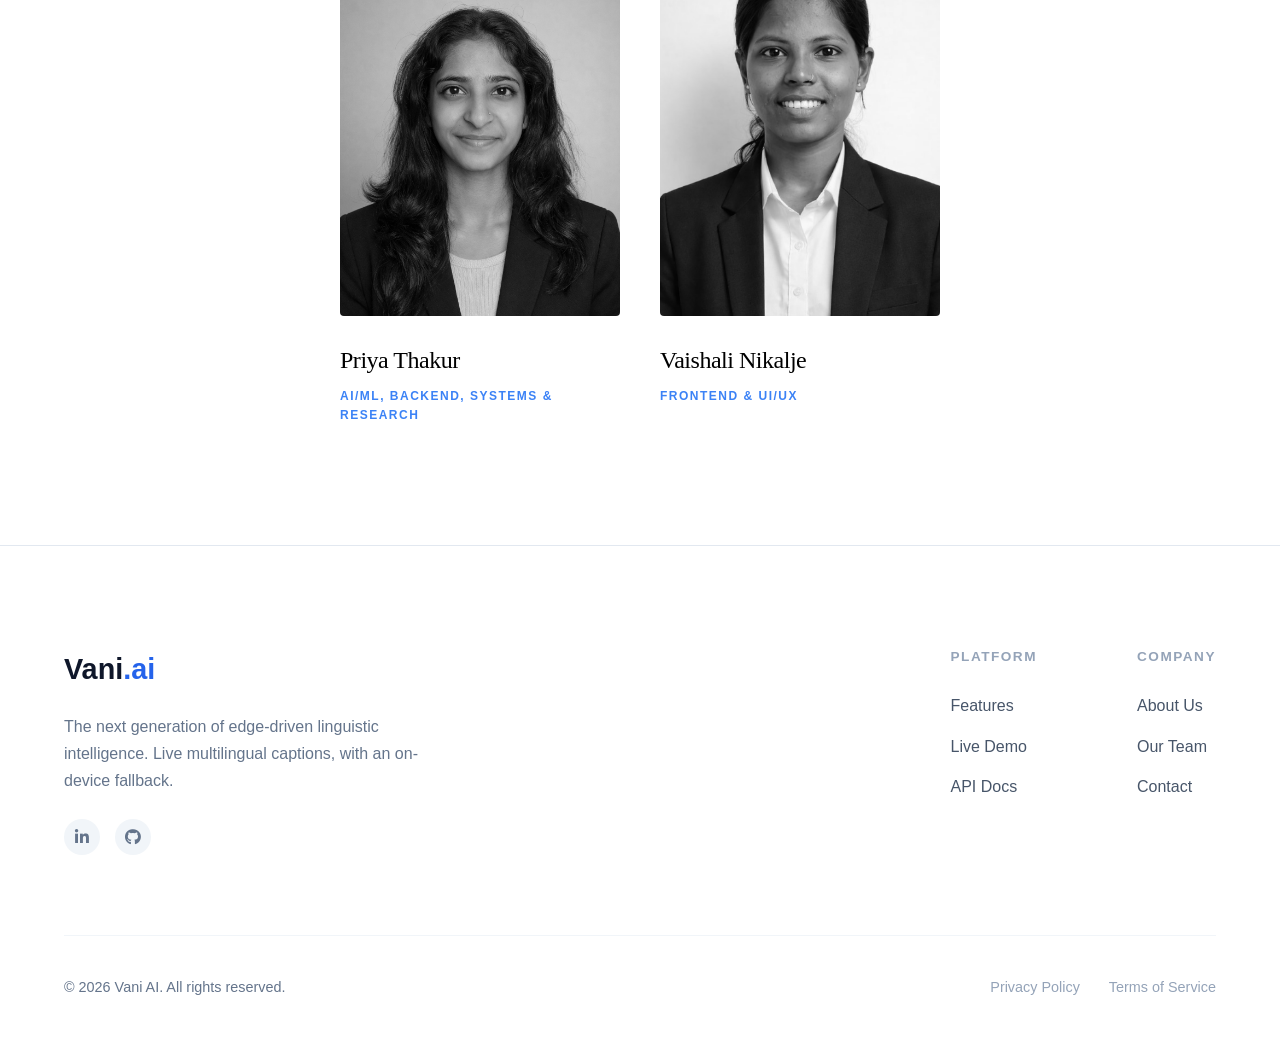
==== commit 5b72f83a: "Mobile menu, honest feature copy, README credit, remove VANI.AI.zip - Phones: the five header links " ====
--- a/static/index.html
+++ b/static/index.html
@@ -15,16 +15,19 @@
     <header class="navbar">
         <div class="logo">Vani.ai</div>
         
-        <nav class="nav-links">
+        <nav class="nav-links" id="nav-links">
             <a href="index.html">Home</a>
             <a href="#features-section">Features</a>
             <a href="#about-section">About Us</a>
-            <a href="#contact-section">contact Us</a>
-           <a href="#team-section">Our Team</a>
+            <a href="#contact-section">Contact Us</a>
+            <a href="#team-section">Our Team</a>
         </nav>
 
         <div class="nav-actions">
             <a href="audience.html" class="login-btn">Join a session</a>
+            <button class="nav-toggle" type="button" aria-label="Open menu" aria-expanded="false" aria-controls="nav-links">
+                <i class="fas fa-bars"></i>
+            </button>
         </div>
     </header>
 
@@ -85,7 +88,7 @@
             </div>
             <div class="feature-detail-card">
                 <h3>Custom Vocabulary</h3>
-                <p>Inject dynamic industry glossaries into the live stream to ensure perfect technical accuracy.</p>
+                <p>Add your own glossary of names and technical terms so the live stream recognises them correctly.</p>
             </div>
             <div class="feature-detail-card">
                 <h3>100% Offline Privacy</h3>
@@ -134,7 +137,7 @@
             <div class="wv-feature-card">
                 <div class="wv-card-num">02</div>
                 <h3>Dialect Intelligence</h3>
-                <p>Built for the nuances of Indian accents and regional languages, ensuring 98% accuracy.</p>
+                <p>Transcribe Hindi, Marathi, Tamil, Bengali, Urdu and 50+ other languages, with speaker labels and live translation for every viewer.</p>
             </div>
 
             <div class="wv-feature-card">
--- a/static/css/layout.css
+++ b/static/css/layout.css
@@ -40,9 +40,90 @@
     color: var(--accent-blue);
 }
 
+/* Anchor jumps land below the fixed 80px header instead of under it */
+section[id] {
+    scroll-margin-top: 90px;
+}
+
+.nav-toggle {
+    display: none;
+}
+
+/* --- PHONES / SMALL TABLETS: collapse the links into a menu button --- */
+@media (max-width: 900px) {
+    .navbar {
+        grid-template-columns: 1fr auto;
+        height: 64px;
+    }
+
+    .nav-actions {
+        display: flex;
+        align-items: center;
+        gap: 10px;
+    }
+
+    .nav-toggle {
+        display: inline-flex;
+        align-items: center;
+        justify-content: center;
+        width: 40px;
+        height: 40px;
+        border: 1px solid #e2e8f0;
+        border-radius: 8px;
+        background: #fff;
+        color: var(--text-main);
+        font-size: 1.1rem;
+        cursor: pointer;
+    }
+
+    .nav-links {
+        display: none;
+        position: absolute;
+        top: 64px;
+        left: 0;
+        right: 0;
+        justify-self: stretch; /* the desktop rule centres it, which shrank the dropdown */
+        flex-direction: column;
+        gap: 0;
+        padding: 8px 5% 16px;
+        background: #fff;
+        border-bottom: 1px solid #e2e8f0;
+        box-shadow: 0 12px 24px rgba(15, 23, 42, 0.08);
+    }
+
+    .navbar.is-open .nav-links {
+        display: flex;
+    }
+
+    .nav-links a {
+        padding: 12px 0;
+        font-size: 1rem;
+        border-bottom: 1px solid #f1f5f9;
+    }
+
+    .nav-links a:last-child {
+        border-bottom: none;
+    }
+
+    section[id] {
+        scroll-margin-top: 74px;
+    }
+}
+
+@media (max-width: 380px) {
+    .login-btn {
+        padding: 7px 10px;
+        font-size: 0.85rem;
+    }
+}
+
 /* --- HERO SECTION LAYOUT --- */
 .hero {
     position: relative;
+    /* The decorative swirl orb sits 5% past the right edge; without clipping it
+       widened the page on phones, so mobile browsers zoomed out and pushed the
+       header partly off-screen. Clip sideways only, so the glow can still bleed vertically. */
+    overflow-x: clip;
     min-height: 100vh;
     display: flex;
     flex-direction: column;
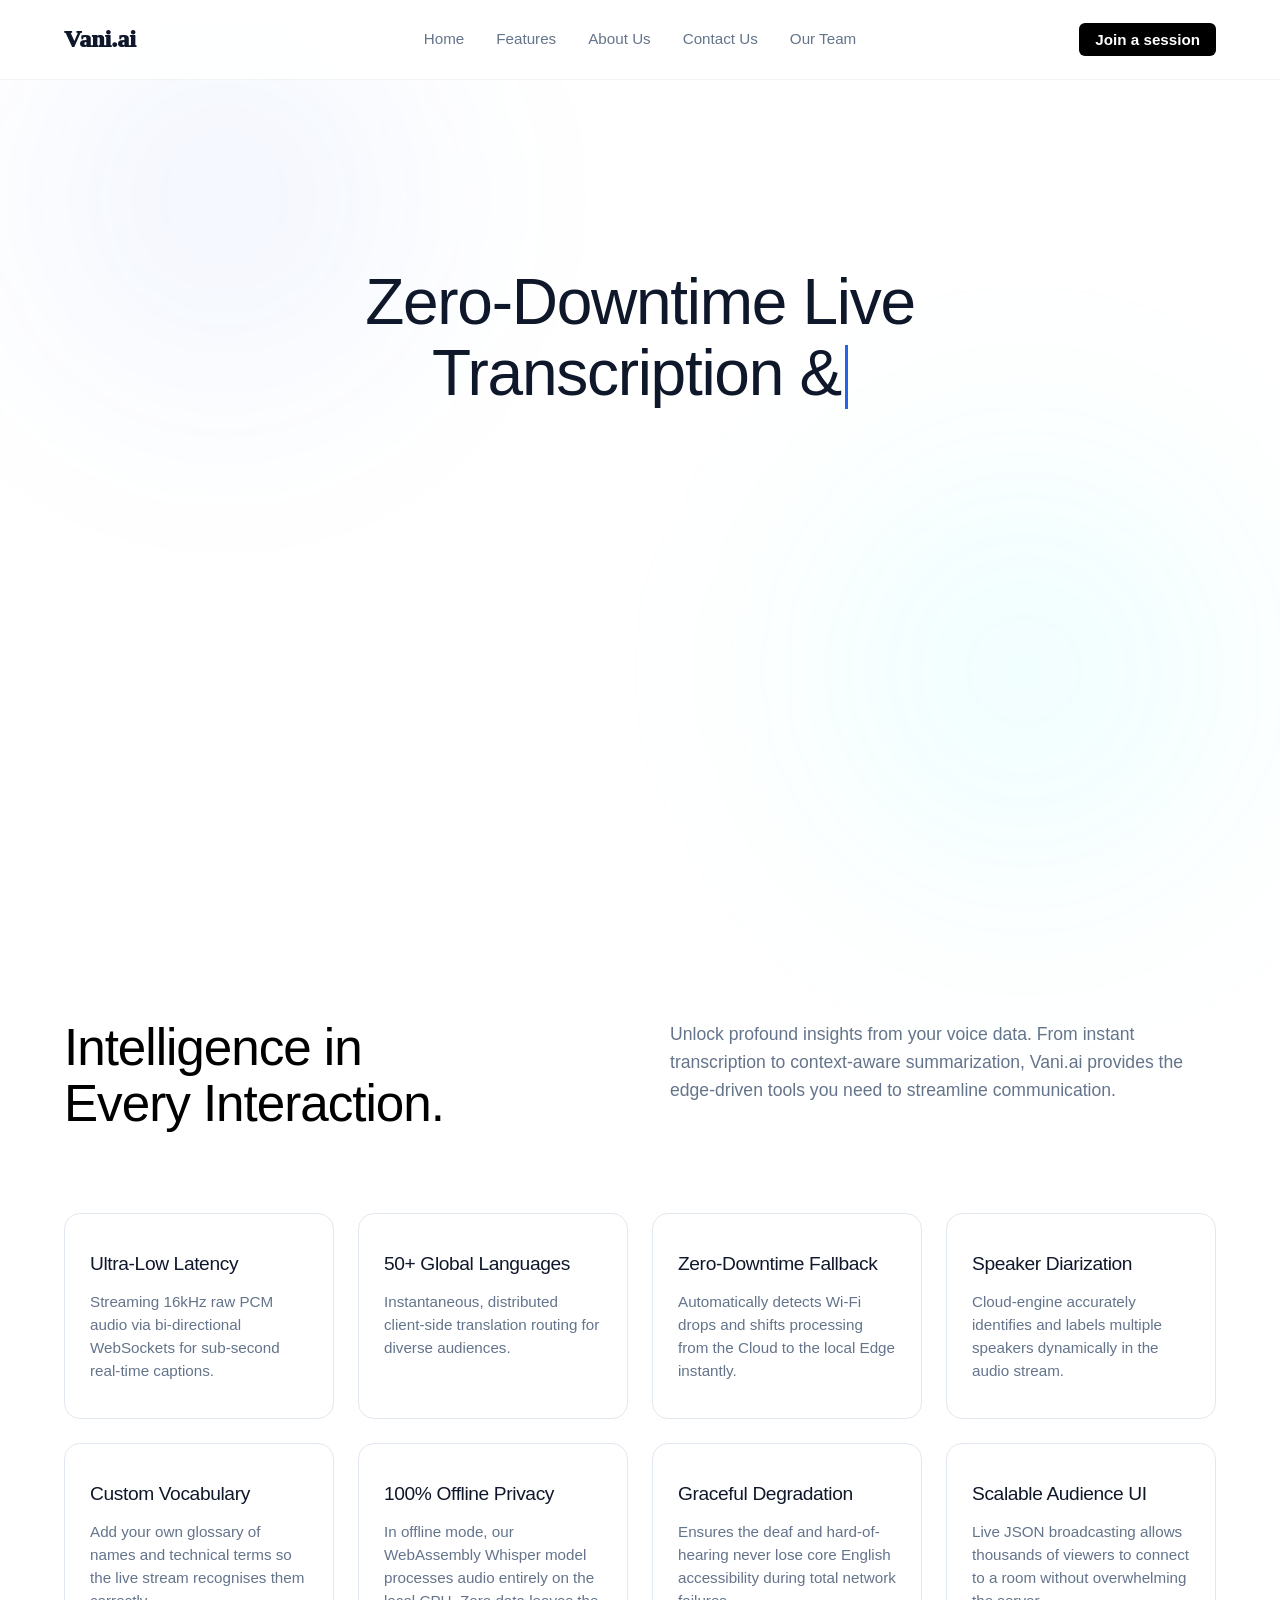
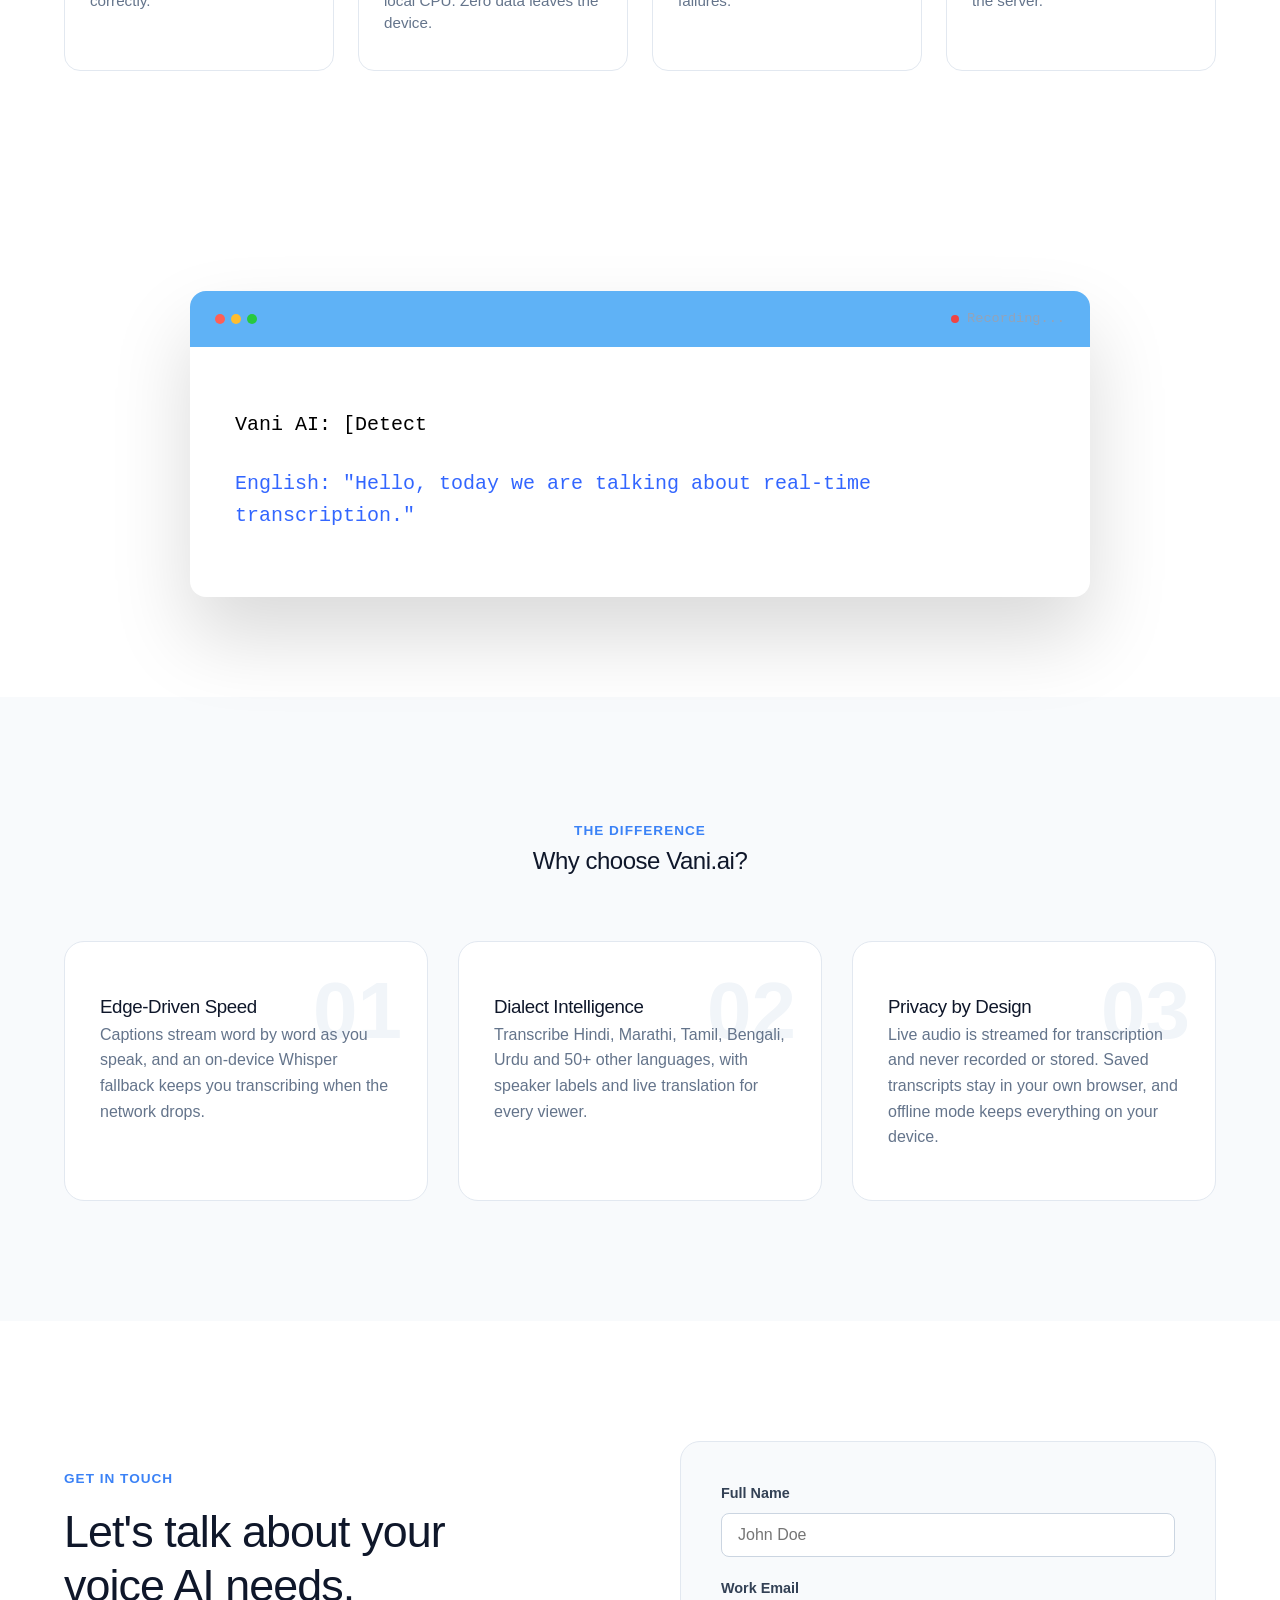
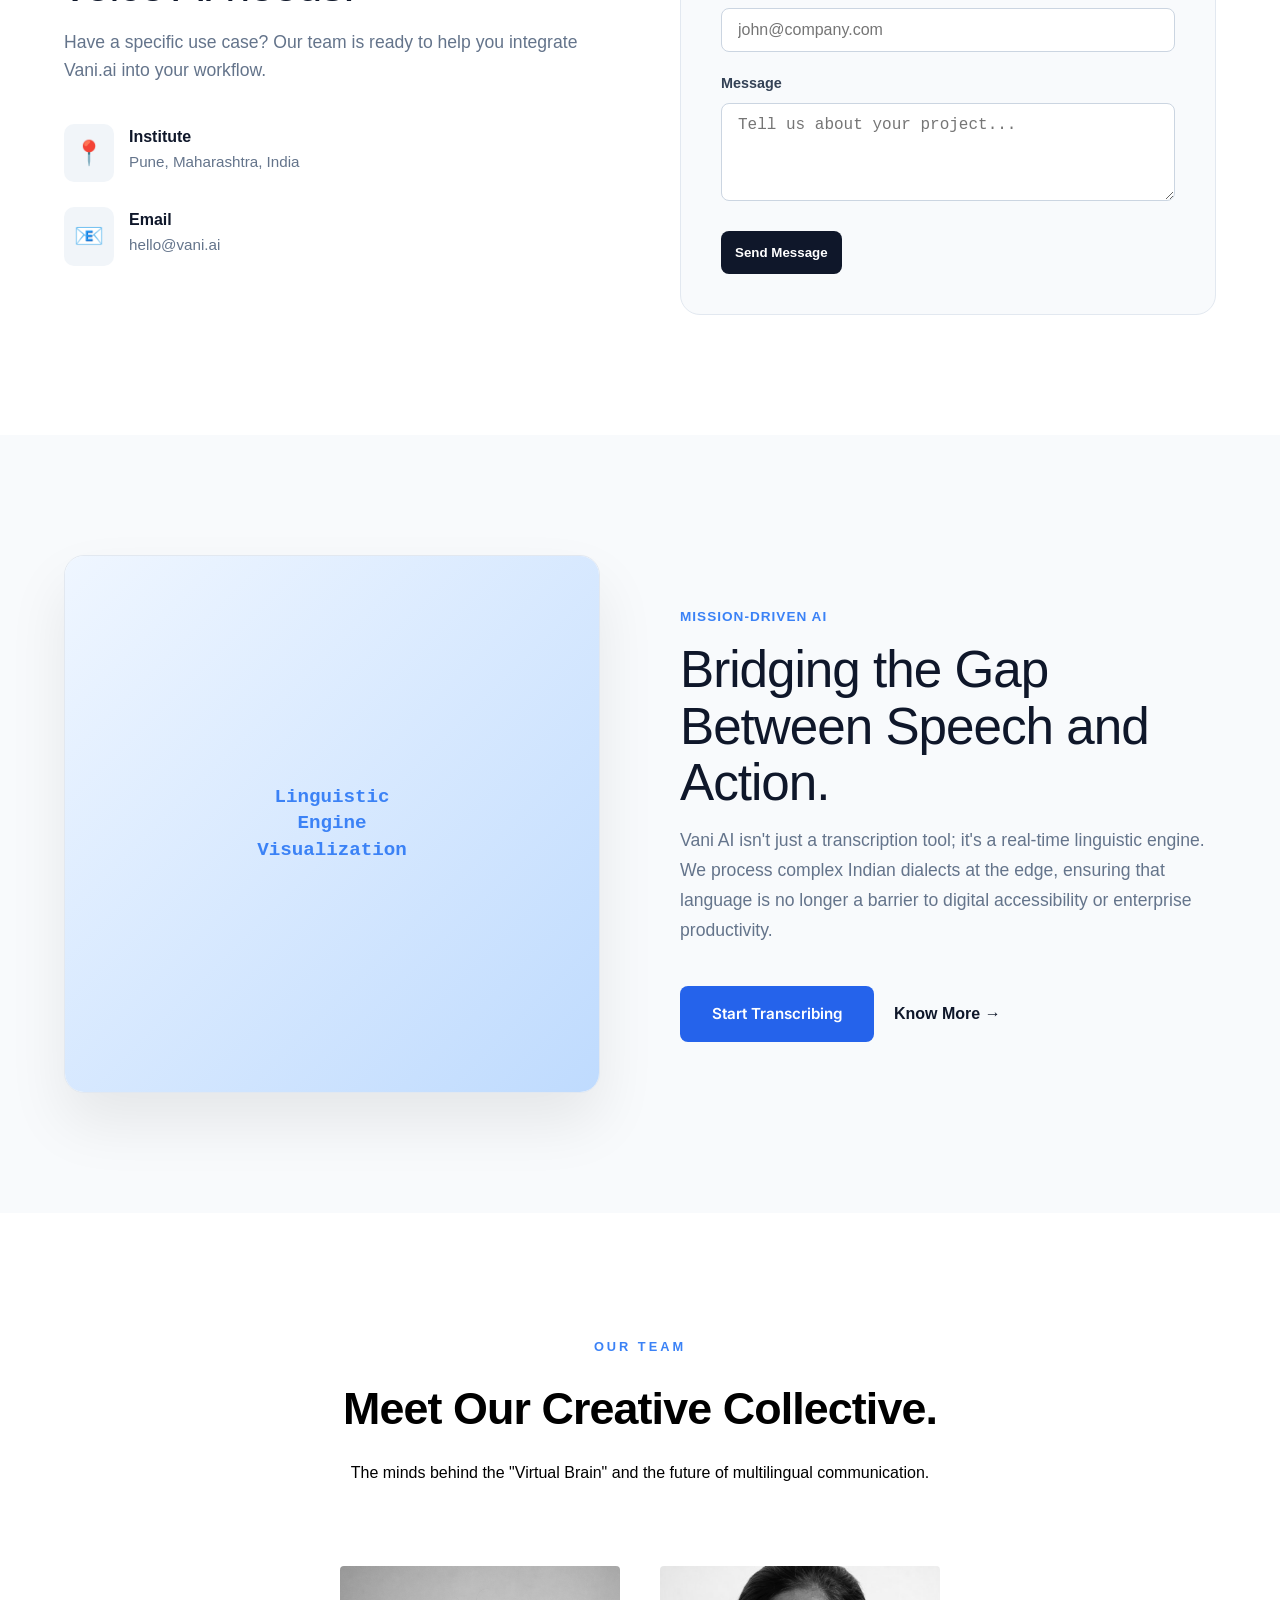
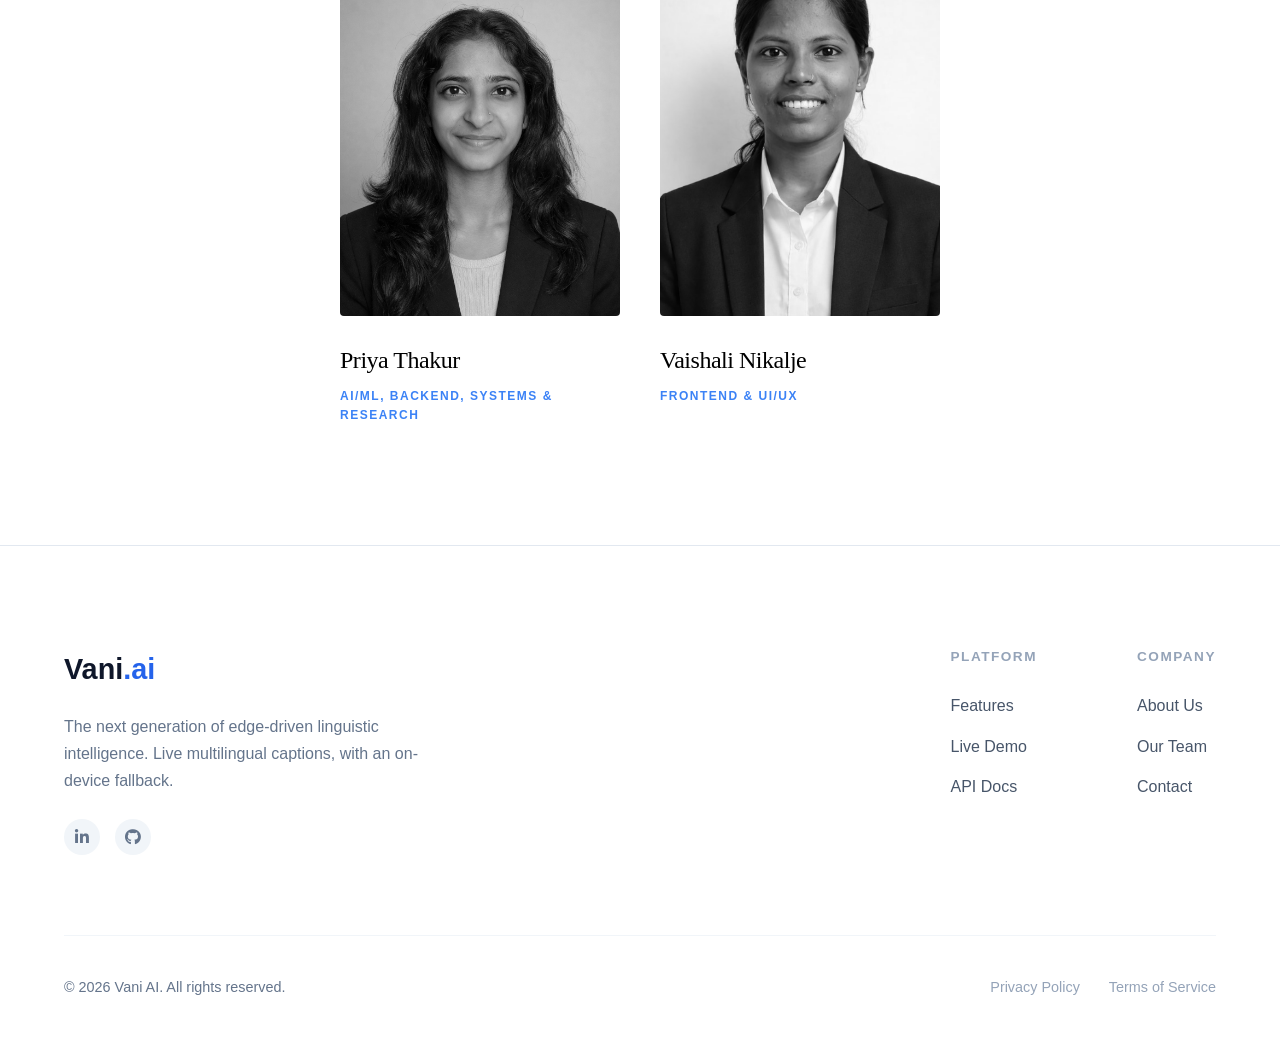
==== commit 9972885e: "Responsive tablets/phones: reactions always on screen, transcripts scroll - Reactions/bot were posit" ====
--- a/static/index.html
+++ b/static/index.html
@@ -2,7 +2,7 @@
 <html lang="en">
 <head>
     <meta charset="UTF-8">
-    <meta name="viewport" content="width=device-width, initial-scale=1.0">
+    <meta name="viewport" content="width=device-width, initial-scale=1.0, viewport-fit=cover">
     <title>Vani.ai</title>
     <link rel="stylesheet" href="/static/css/global.css">
     <link rel="stylesheet" href="/static/css/layout.css">
